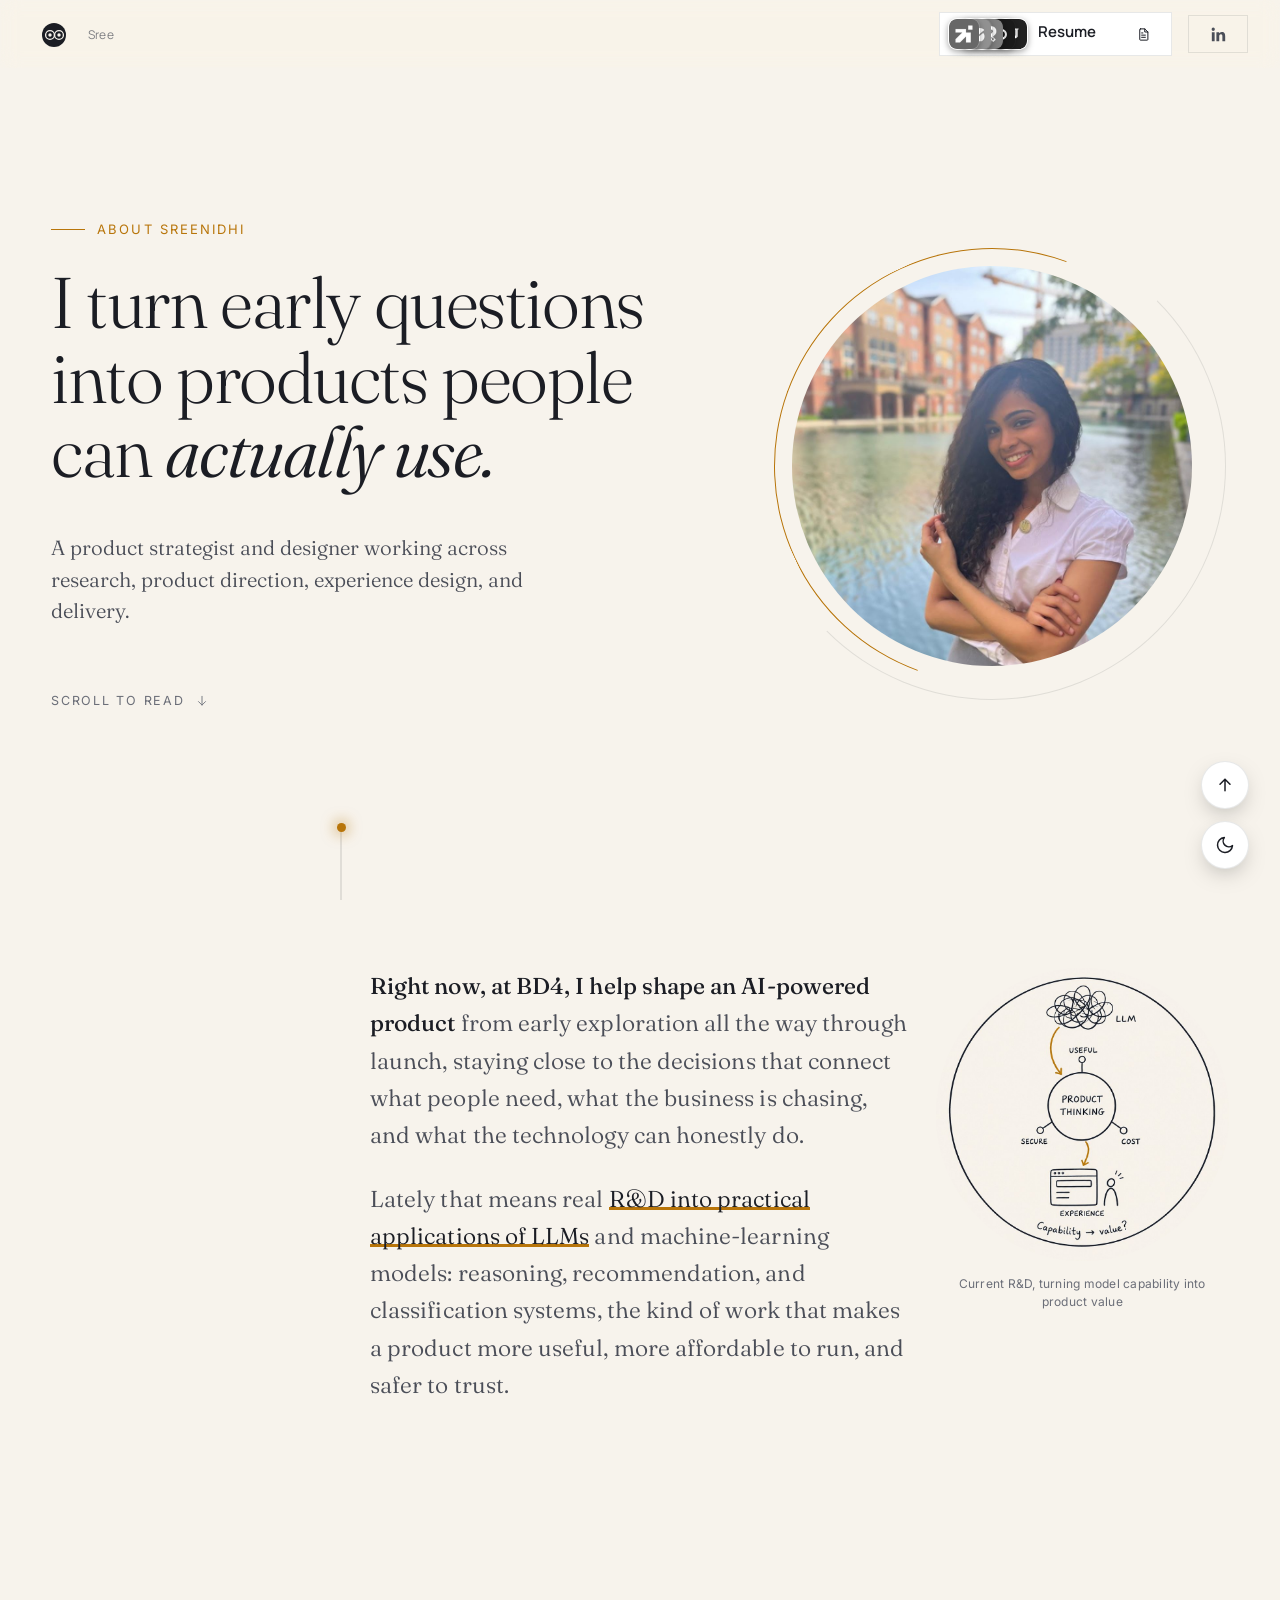
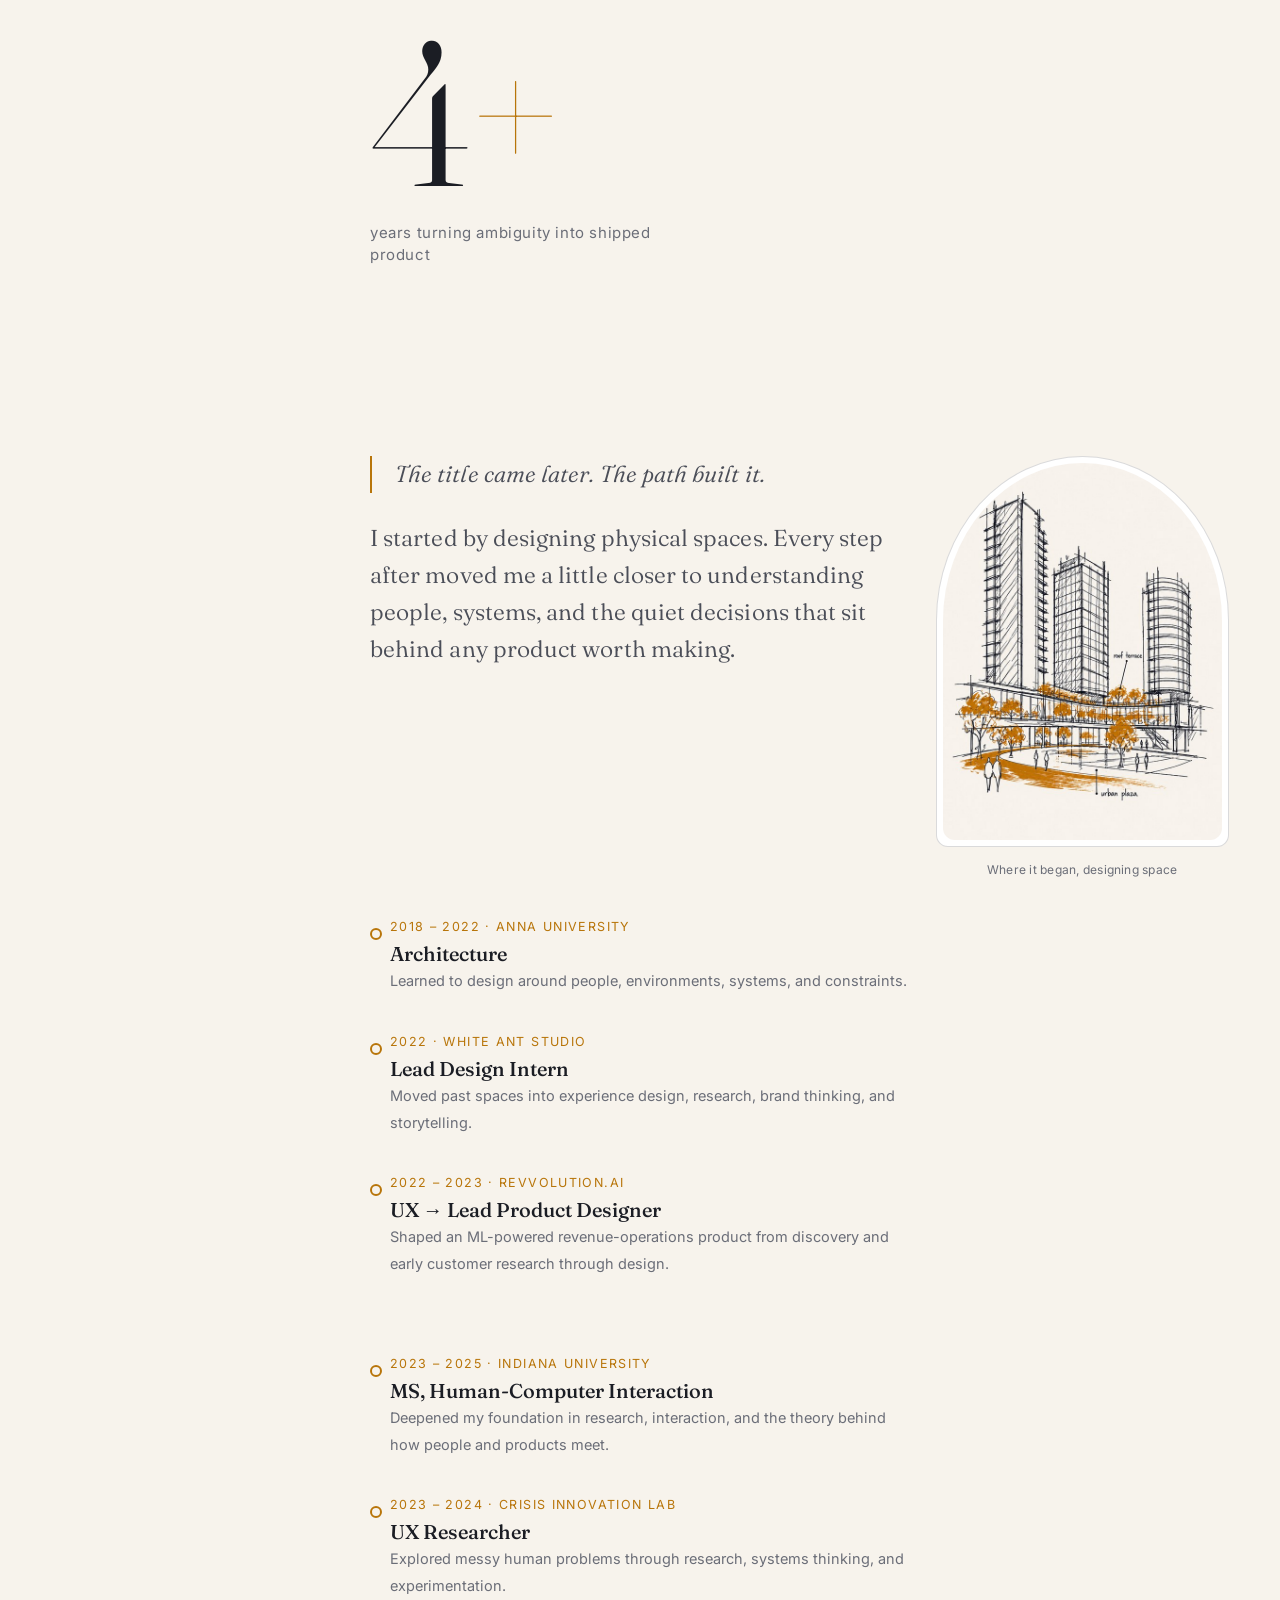
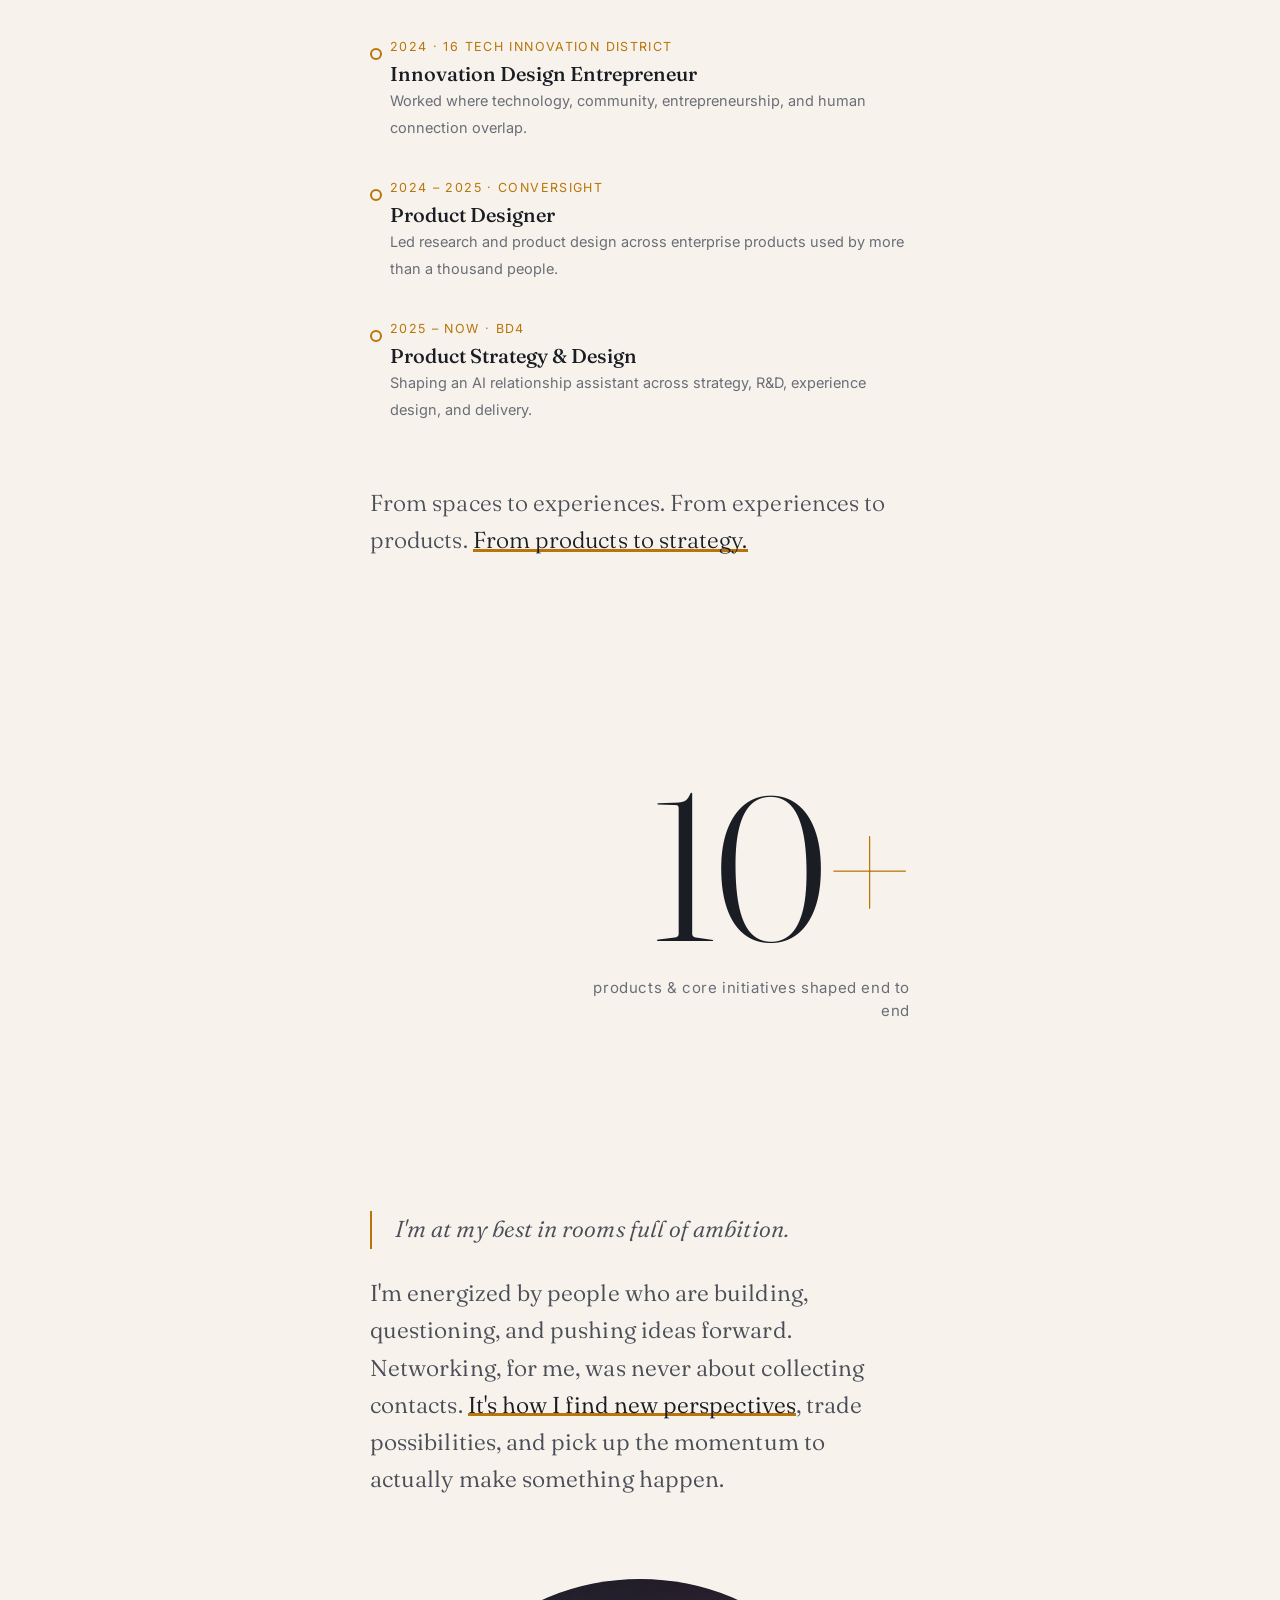
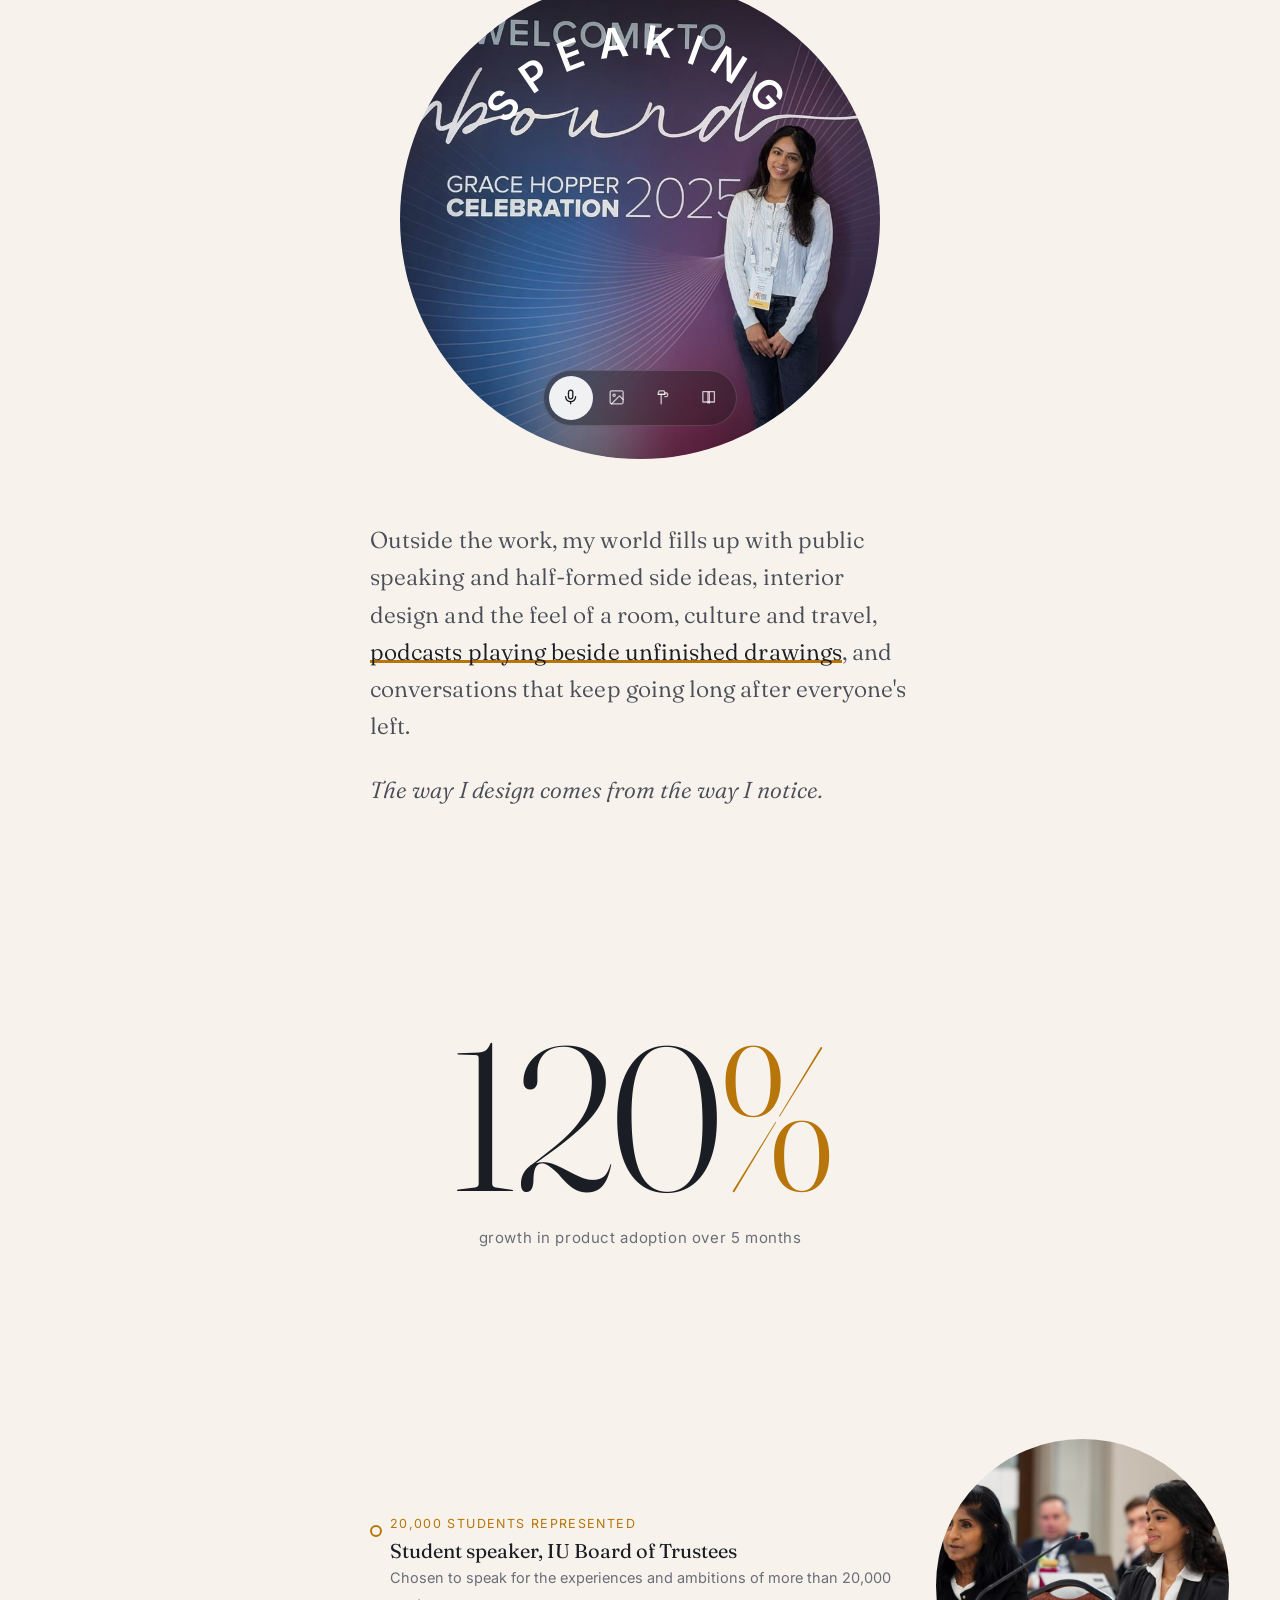
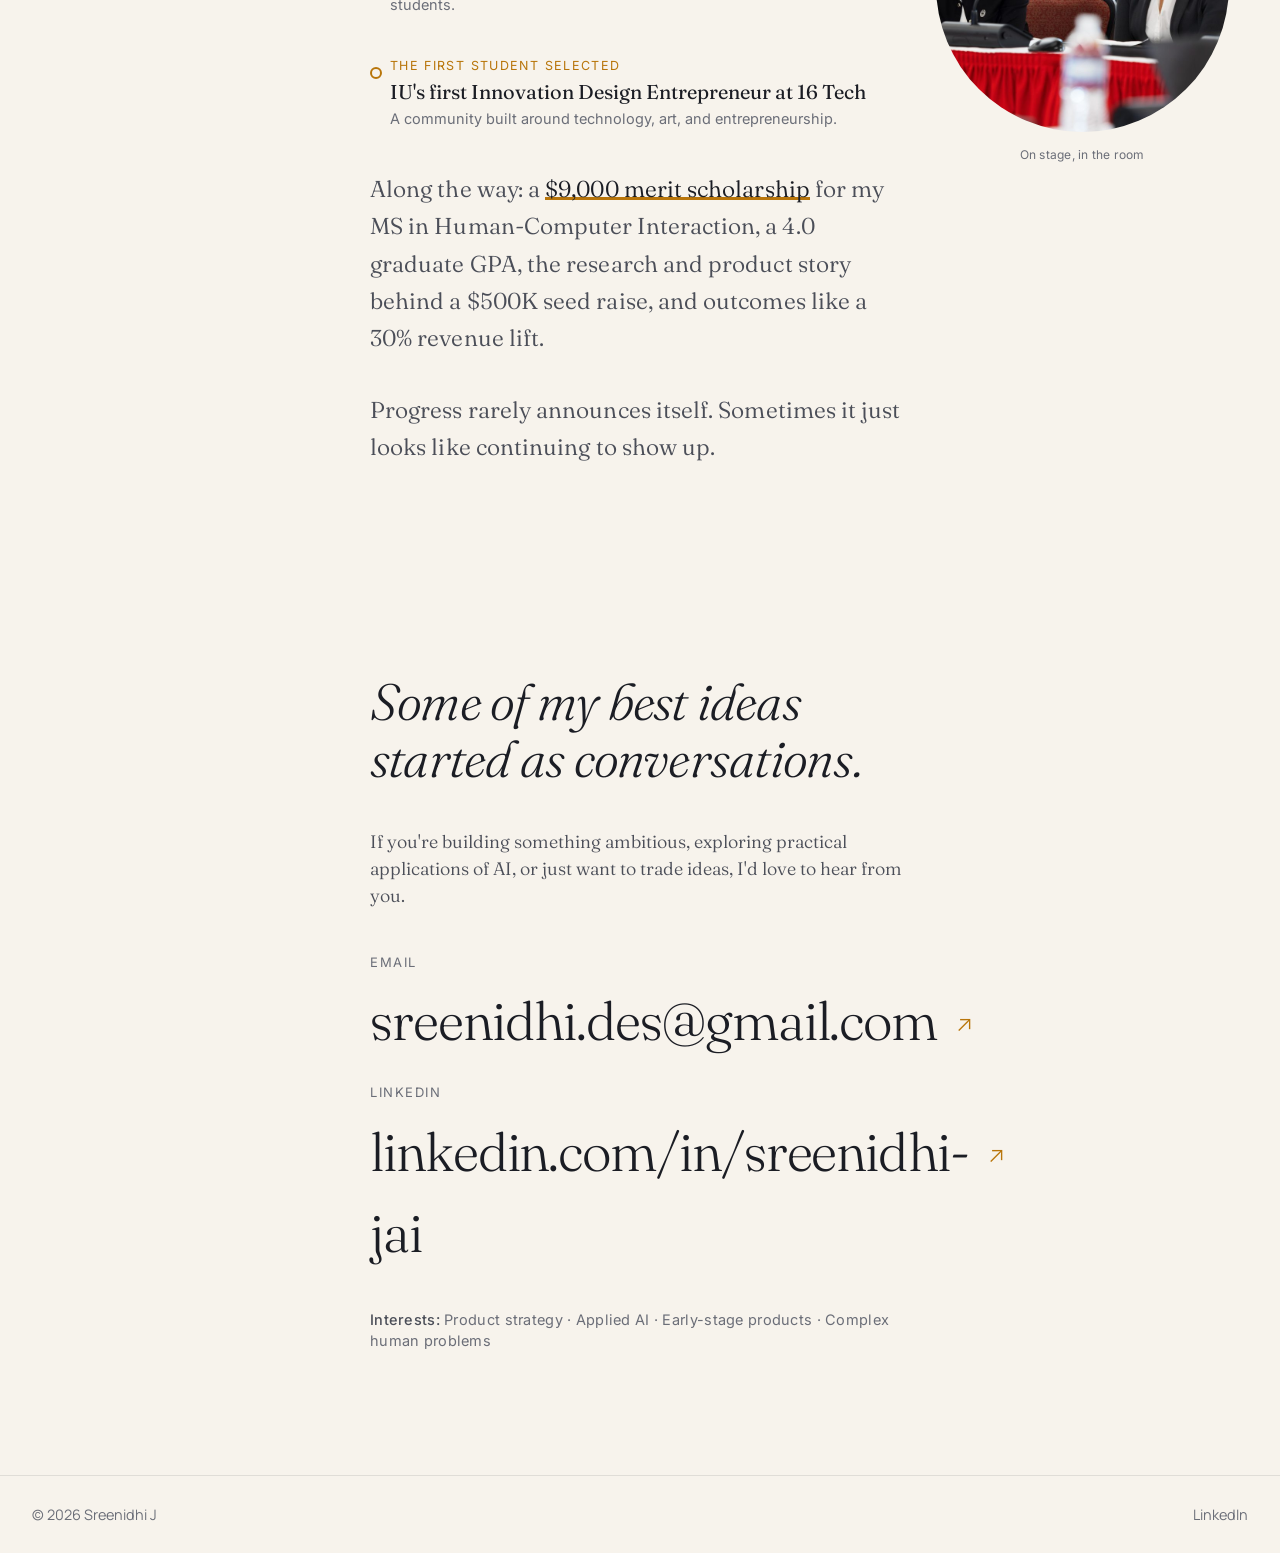
==== AboutMe/index.html @ 5833d2ab "Add light/dark themes to home page with shared theme toggle Co-Authored-By: Claude Sonnet 5.5 <norep" ====
<!DOCTYPE html>
<html lang="en" data-theme="light">
<head>
<script>
(function(){try{var t=localStorage.getItem('site-theme');document.documentElement.dataset.theme=(t==='dark')?'dark':'light';}catch(e){document.documentElement.dataset.theme='light';}})();
(function(){try{if(sessionStorage.getItem('pt-pending')){document.documentElement.className+=' pt-incoming';var s=document.createElement('style');s.textContent='html.pt-incoming{background:'+(sessionStorage.getItem('pt-theme')==='light'?'#F7F3EC':'#050505')+';}html.pt-incoming body{transform:translateY(100%);}';document.head.appendChild(s);}}catch(e){}})();
</script>
<meta charset="UTF-8">
<meta name="viewport" content="width=device-width, initial-scale=1">
<title>About Sreenidhi</title>
<meta name="description" content="About Sreenidhi J — product strategist and designer working across research, product direction, experience design, and delivery.">
<link rel="preconnect" href="https://fonts.googleapis.com">
<link rel="preconnect" href="https://fonts.gstatic.com" crossorigin>
<link href="https://fonts.googleapis.com/css2?family=Fraunces:ital,opsz,wght@0,9..144,300..900;1,9..144,300..600&family=Inter:wght@400;500;600&family=Baloo+2:wght@500;600;700&family=Manrope:wght@400;500;600;700&display=swap" rel="stylesheet">
<style>
  :root {
    --bg: #F7F3EC;
    --bg-soft: #FFFFFF;
    --ink: #1B1D24;
    --ink-dim: #4b4e58;
    --muted: #6b6e78;
    --line: rgba(27, 29, 36, 0.1);
    --yellow: #B8750A;
    --yellow-soft: rgba(184, 117, 10, 0.18);
    --serif: "Fraunces", Georgia, "Times New Roman", serif;
    --sans: "Inter", -apple-system, BlinkMacSystemFont, "Segoe UI", sans-serif;
    --col: 46%;
    --text-w: 540px;          /* width of the centered reading column */
    --shell: 1500px;          /* max width of the whole content shell */
    --edge: clamp(18px, 4vw, 64px);
  }

  * { box-sizing: border-box; }

  html { scroll-behavior: smooth; }
  @media (prefers-reduced-motion: reduce) {
    html { scroll-behavior: auto; }
  }

  body {
    margin: 0;
    background: var(--bg);
    color: var(--ink);
    font-family: var(--sans);
    font-size: 18px;
    line-height: 1.5;
    -webkit-font-smoothing: antialiased;
    overflow-x: hidden;
    cursor: url("data:image/svg+xml,%3Csvg xmlns='http://www.w3.org/2000/svg' width='24' height='24' viewBox='0 0 24 24'%3E%3Ccircle cx='12' cy='12' r='3' fill='%231B1D24'/%3E%3Cline x1='12' y1='2' x2='12' y2='8' stroke='%231B1D24' stroke-width='1.5' stroke-linecap='round'/%3E%3Cline x1='12' y1='16' x2='12' y2='22' stroke='%231B1D24' stroke-width='1.5' stroke-linecap='round'/%3E%3Cline x1='2' y1='12' x2='8' y2='12' stroke='%231B1D24' stroke-width='1.5' stroke-linecap='round'/%3E%3Cline x1='16' y1='12' x2='22' y2='12' stroke='%231B1D24' stroke-width='1.5' stroke-linecap='round'/%3E%3C/svg%3E") 12 12, crosshair;
  }
  /* gold crosshair-pointer for interactive elements — matches the landing
     page's custom cursor treatment */
  a, button, [role="button"], .cat-tab,
  .contact a, .brand, input, textarea, select {
    cursor: url("data:image/svg+xml,%3Csvg xmlns='http://www.w3.org/2000/svg' width='24' height='24' viewBox='0 0 24 24'%3E%3Ccircle cx='12' cy='12' r='4.5' fill='%23B8750A'/%3E%3Cline x1='12' y1='2' x2='12' y2='8' stroke='%23B8750A' stroke-width='1.5' stroke-linecap='round'/%3E%3Cline x1='12' y1='16' x2='12' y2='22' stroke='%23B8750A' stroke-width='1.5' stroke-linecap='round'/%3E%3Cline x1='2' y1='12' x2='8' y2='12' stroke='%23B8750A' stroke-width='1.5' stroke-linecap='round'/%3E%3Cline x1='16' y1='12' x2='22' y2='12' stroke='%23B8750A' stroke-width='1.5' stroke-linecap='round'/%3E%3C/svg%3E") 12 12, pointer;
  }

  /* native selection highlight replaced by the drawn selection-box below —
     the sweep stays transparent, selected characters turn gold instead */
  ::selection { background: transparent; color: var(--yellow); }
  ::-moz-selection { background: transparent; color: var(--yellow); }

  /* ---------------- Figma-style selection box ---------------- */
  #selectionBox{
    position:fixed; top:0; left:0; width:0; height:0; box-sizing:border-box;
    border:1.5px solid var(--yellow); background:transparent; border-radius:3px;
    opacity:0; pointer-events:none; z-index:9999;
    transform:translate(-9999px,-9999px);
    transition:opacity .15s ease;
  }
  #selectionBox.is-active{ opacity:1; transition:opacity .1s ease; }
  #selectionBox .sb-corner{
    position:absolute; width:5px; height:5px;
    border:1px solid var(--yellow); background:var(--bg-soft); border-radius:1px;
  }
  #selectionBox .sb-corner.tl{ top:-3px;    left:-3px; }
  #selectionBox .sb-corner.tr{ top:-3px;    right:-3px; }
  #selectionBox .sb-corner.bl{ bottom:-3px; left:-3px; }
  #selectionBox .sb-corner.br{ bottom:-3px; right:-3px; }
  @media (max-width:700px){ #selectionBox{ display:none; } } /* touch selection UI differs; don't fight it */

  a { color: inherit; }

  /* ---------------- the traveling thread ---------------- */
  /* A single thin yellow line pinned to the narrative column that
     grows as you scroll: architecture line -> career path -> AI link */
  .thread-track {
    position: absolute;
    top: 92vh; bottom: 0;
    /* align just left of the centered reading column */
    left: calc(50% - (var(--text-w) / 2) - 30px);
    width: 2px;
    z-index: 1;
    pointer-events: none;
  }
  .thread-track::before {
    content: "";
    position: absolute;
    inset: 0;
    background: var(--line);
  }
  .thread-fill {
    position: absolute;
    top: 0; left: 0; right: 0;
    height: 0;
    background: linear-gradient(var(--yellow), var(--yellow));
    box-shadow: 0 0 18px rgba(184,117,10,0.45);
  }
  .thread-fill::after { /* the moving node */
    content: "";
    position: absolute;
    bottom: -4px; left: 50%;
    width: 9px; height: 9px;
    margin-left: -4px;
    border-radius: 50%;
    background: var(--yellow);
    box-shadow: 0 0 14px 2px rgba(184,117,10,0.6);
  }
  @media (max-width: 900px){ .thread-track { display: none; } }

  /* ---------------- narrative spine ---------------- */
  main {
    position: relative;
    z-index: 2;
    padding: 0 var(--edge);
    overflow-x: clip;
  }
  .shell { max-width: var(--shell); margin: 0 auto; }
  .hero { margin: 0 auto; }
  .column {
    width: 100%;
    max-width: var(--text-w);
    margin: 0 auto;
    position: relative;
  }
  @media (max-width: 980px){
    .column { max-width: 560px; }
  }

  .passage { margin: 0; }
  .passage p {
    font-family: var(--serif);
    font-optical-sizing: auto;
    font-weight: 340;
    font-size: clamp(19px, 1.15vw + 15px, 23px);
    line-height: 1.62;
    color: var(--ink-dim);
    margin: 0 0 1.15em;
    max-width: 34em;
    letter-spacing: 0.003em;
  }
  .passage p .lead {
    color: var(--ink);
    font-weight: 460;
  }

  /* reveal-on-scroll */
  .reveal { opacity: 0; transform: translateY(22px); transition: opacity 0.9s ease, transform 0.9s cubic-bezier(.2,.7,.2,1); }
  .reveal.in { opacity: 1; transform: none; }
  @media (prefers-reduced-motion: reduce){
    .reveal { opacity: 1 !important; transform: none !important; transition: none; }
  }

  /* ---------------- hero ---------------- */
  .hero {
    width: 100%;
    max-width: 1180px;
    min-height: 92vh;
    display: grid;
    grid-template-columns: minmax(0, 1.15fr) minmax(0, 0.85fr);
    align-items: center;
    gap: clamp(24px, 5vw, 72px);
    padding-top: 40px;
    padding-bottom: 8vh;
    position: relative;
  }
  .hero-text { max-width: 640px; }
  .hero .kicker {
    font-size: 13px;
    letter-spacing: 0.16em;
    text-transform: uppercase;
    color: var(--yellow);
    margin-bottom: 26px;
    display: flex; align-items: center; gap: 12px;
  }
  .hero .kicker::before{
    content:""; width: 34px; height: 1px; background: var(--yellow); display:inline-block;
  }
  .hero h1 {
    font-family: var(--serif);
    font-weight: 300;
    font-size: clamp(38px, 5.6vw, 78px);
    line-height: 1.04;
    letter-spacing: -0.02em;
    margin: 0 0 0.6em;
    color: var(--ink);
    max-width: 15ch;
  }
  .hero h1 em {
    font-style: italic;
    font-weight: 340;
  }
  .hero .sub {
    font-family: var(--serif);
    font-size: clamp(18px, 1.6vw, 23px);
    line-height: 1.55;
    color: var(--ink-dim);
    max-width: var(--text-w);
    font-weight: 330;
  }
  .hero .scroll-cue {
    margin-top: 7vh;
    font-family: var(--sans);
    font-size: 12.5px;
    letter-spacing: 0.14em;
    text-transform: uppercase;
    color: var(--muted);
    display: flex; align-items: center; gap: 10px;
  }
  .hero .scroll-cue svg { width: 14px; height: 22px; }

  /* hero ring portrait — Image-2 style: circle with a segmented ring + starburst */
  .hero-portrait {
    position: relative;
    width: min(100%, 400px);
    justify-self: center;
    aspect-ratio: 1/1;
  }
  .hero-portrait .disc {
    position: relative;
    width: 100%; aspect-ratio: 1/1;
    border-radius: 50%;
    overflow: hidden;
    background: var(--bg-soft);
  }
  .hero-portrait .disc img { width: 100%; height: 100%; object-fit: cover; display:block; }
  /* segmented rings */
  .hero-portrait .ring {
    position: absolute; border-radius: 50%; pointer-events: none;
  }
  .hero-portrait .ring-1 {
    inset: -18px; border: 1.5px solid var(--yellow);
    border-right-color: transparent; border-bottom-color: transparent;
    transform: rotate(-25deg);
  }
  .hero-portrait .ring-2 {
    inset: -34px; border: 1px solid var(--line);
    border-top-color: transparent; border-left-color: transparent;
  }
  @media (max-width: 860px){
    .hero {
      grid-template-columns: 1fr;
      min-height: auto;
      padding-top: 48px;
      gap: 6vh;
      text-align: left;
    }
    .hero-portrait { width: min(72%, 300px); justify-self: start; order: 2; }
    .hero-text { order: 1; }
    .hero .scroll-cue { margin-top: 4vh; }
  }

  /* underline highlight for phrases */
  .u {
    background-image: linear-gradient(var(--yellow), var(--yellow));
    background-repeat: no-repeat;
    background-position: 0 88%;
    background-size: 100% 0.14em;
    padding-bottom: 0.02em;
    color: var(--ink);
  }

  /* pulled / indented emphasis line */
  .pull {
    font-family: var(--serif);
    font-weight: 350;
    font-style: italic;
    font-size: clamp(24px, 3vw, 38px);
    line-height: 1.28;
    color: var(--ink);
    margin: 1.4em 0 1.5em;
    padding-left: 1em;
    border-left: 2px solid var(--yellow);
    max-width: 20ch;
  }

  /* Each movement is a 3-track grid so the reading column sits dead-centre
     while image circles live in the left / right gutters. */
  section.movement {
    padding: 8vh 0;
    position: relative;
    display: grid;
    grid-template-columns: 1fr var(--text-w) 1fr;
    align-items: start;
    column-gap: clamp(10px, 2vw, 28px);
  }
  section.movement > .column { grid-column: 2; }
  section.movement > .art { align-self: start; min-width: 0; }
  section.movement > .art.left  { grid-column: 1; justify-self: stretch; text-align: right; }
  section.movement > .art.right { grid-column: 3; justify-self: stretch; text-align: left; }
  /* full-width helper if some art should span the centre (e.g. slideshow) */
  section.movement > .art.center-art { grid-column: 2; justify-self: center; }

  @media (max-width: 980px){
    section.movement {
      grid-template-columns: 1fr;
      justify-items: center;
    }
    section.movement > .column,
    section.movement > .art,
    section.movement > .art.left,
    section.movement > .art.right,
    section.movement > .art.center-art { grid-column: 1; justify-self: center; }
  }

  /* small caption under a passage */
  .note {
    font-family: var(--sans);
    font-size: 13.5px;
    line-height: 1.5;
    color: var(--muted);
    letter-spacing: 0.01em;
    max-width: 30em;
  }

  /* ---------------- timeline margin annotations ---------------- */
  .annot {
    position: relative;
    padding-left: 1.1em;
    margin: 2.2em 0;
  }
  .annot::before{
    content:"";
    position:absolute; left:0; top: 0.55em;
    width: 8px; height: 8px; border-radius: 50%;
    background: var(--bg);
    border: 2px solid var(--yellow);
  }
  .annot .yr {
    font-family: var(--sans);
    font-size: 12.5px;
    letter-spacing: 0.11em;
    text-transform: uppercase;
    color: var(--yellow);
    display:block;
    margin-bottom: 4px;
  }
  .annot .role {
    font-family: var(--serif);
    font-size: 20px;
    color: var(--ink);
    display:block;
    line-height: 1.25;
  }
  .annot .role b { font-weight: 500; }
  .annot .desc {
    font-family: var(--sans);
    font-size: 14.5px;
    color: var(--muted);
    margin-top: 5px;
    max-width: 30em;
  }

  /* ---------------- metric moments ---------------- */
  .metric {
    padding: 13vh 0;
    text-align: left;
  }
  @media (max-width: 900px){ .metric { width: 100%; } }
  .metric .fig {
    font-family: var(--serif);
    font-weight: 300;
    font-size: clamp(72px, 16vw, 220px);
    line-height: 0.9;
    letter-spacing: -0.03em;
    color: var(--ink);
  }
  .metric .fig .plus { color: var(--yellow); }
  .metric .lbl {
    font-family: var(--sans);
    font-size: 15px;
    letter-spacing: 0.04em;
    color: var(--muted);
    margin-top: 18px;
    max-width: 22em;
  }
  .metric.right { text-align: right; }
  .metric.right .lbl { margin-left: auto; }
  .metric.center { text-align: center; }
  .metric.center .lbl { margin-left: auto; margin-right: auto; }

  /* a metric that sits beside an image in a movement grid */
  .metric-movement { align-items: center; }
  .metric-movement .metric { padding: 4vh 0; }
  .metric-movement > .art { align-self: center; }

  /* ---------------- imagery ---------------- */
  /* Images drift toward the page edges but stay fully inside the viewport
     (edge of the frame aligns to the safe edge, never clipped). */
  .art { position: relative; z-index: 3; }

  .imgwrap {
    position: relative;
    overflow: hidden;
    background: var(--bg-soft);
    display: block;
  }
  .imgwrap img {
    display: block;
    width: 100%;
    height: 100%;
    object-fit: cover;
  }

  /* shape crops (class on the .imgwrap) */
  .shape-circle { border-radius: 50%; aspect-ratio: 1/1; }
  .shape-arch   {
    border-radius: 50% 50% 12px 12px / 42% 42% 12px 12px;
    aspect-ratio: 3/4;
    border: 1.5px solid rgba(27, 29, 36, 0.16);
    padding: 6px;
    background: var(--bg-soft);
  }
  .shape-arch img { border-radius: inherit; }
  .shape-ring   { border-radius: 50%; aspect-ratio: 1/1; }
  .shape-window { border-radius: 6px; aspect-ratio: 3/4; }

  /* segmented yellow ring drawn around ring/circle images */
  .ringed { position: relative; }
  .ringed::after{
    content:""; position:absolute; inset:-13px; border-radius:50%;
    border: 1.5px solid var(--yellow);
    border-right-color: transparent; border-bottom-color: transparent;
    transform: rotate(-18deg);
    pointer-events: none;
  }
  /* corner tick for window crops */
  .cornered::before{
    content:""; position:absolute; inset:-9px -9px auto auto; width: 44px; height:44px;
    border-top: 1px solid var(--yellow); border-right: 1px solid var(--yellow);
    pointer-events: none; z-index: 4;
  }

  /* side-gutter images: fill the gutter track, capped so they never bloat */
  .drift {
    position: relative;
    display: inline-block;
    width: 100%;
    max-width: 440px;
    margin: 0;
    vertical-align: middle;
  }
  .drift .cap {
    font-family: var(--sans);
    font-size: 12px;
    color: var(--muted);
    letter-spacing: 0.02em;
    margin-top: 14px;
    text-align: center;
  }
  @media (max-width: 980px){
    .drift { width: min(74%, 340px); max-width: none; margin: 4vh auto; }
  }

  /* starburst / asterisk marks */
  .burst { color: var(--yellow); display:inline-block; }

  /* ---- personal circular slideshow with orbiting words ---- */
  section.movement > .art.center-art { width: 100%; }
  .orbit-wrap {
    position: relative;
    width: clamp(300px, 40vw, 460px);
    margin: 8vh auto 9vh;
  }
  .orbit-art { align-self: center; }
  .orbit-art .orbit-wrap {
    width: clamp(300px, 42vw, 480px);
    margin: 6vh auto 7vh;
  }
  .slideshow {
    position: relative; border-radius: 50%; aspect-ratio: 1/1; overflow: hidden;
    background: var(--bg-soft);
  }
  .slideshow img {
    position: absolute; inset: 0; width: 100%; height: 100%; object-fit: cover;
    opacity: 0; transition: opacity 1.1s ease;
  }
  .slideshow img.on { opacity: 1; }

  /* curved category label along the top inside the circle */
  .cat-curve {
    position: absolute;
    inset: 0;
    z-index: 5;
    pointer-events: none;
  }
  .cat-curve text {
    font-family: var(--sans);
    font-size: 8.5px;
    letter-spacing: 0.32em;
    text-transform: uppercase;
    fill: #fff;
    font-weight: 600;
  }

  /* subtle dark scrim so the label + pill stay legible over any photo */
  .slideshow::after {
    content: "";
    position: absolute; inset: 0;
    border-radius: 50%;
    background:
      linear-gradient(to bottom, rgba(0,0,0,0.34) 0%, rgba(0,0,0,0) 26%),
      linear-gradient(to top, rgba(0,0,0,0.42) 0%, rgba(0,0,0,0) 30%);
    pointer-events: none;
    z-index: 3;
  }

  /* frosted pill of category tabs, floating near the bottom of the circle */
  .cat-tabs {
    position: absolute;
    left: 50%;
    bottom: 7%;
    transform: translateX(-50%);
    display: flex;
    align-items: center;
    gap: 2px;
    padding: 5px;
    border-radius: 999px;
    background: rgba(30, 28, 26, 0.42);
    backdrop-filter: blur(14px) saturate(1.2);
    -webkit-backdrop-filter: blur(14px) saturate(1.2);
    border: 1px solid rgba(255,255,255,0.14);
    z-index: 6;
    max-width: 86%;
  }
  .cat-tab {
    appearance: none;
    border: none;
    background: transparent;
    width: clamp(34px, 4.2vw, 44px);
    height: clamp(34px, 4.2vw, 44px);
    border-radius: 999px;
    display: grid;
    place-items: center;
    cursor: pointer;
    color: rgba(255,255,255,0.72);
    transition: background 0.25s, color 0.25s, transform 0.15s;
    flex: 0 0 auto;
  }
  .cat-tab svg { width: 54%; height: 54%; display: block; }
  .cat-tab:hover { color: #fff; }
  .cat-tab:active { transform: scale(0.92); }
  .cat-tab.active {
    background: rgba(255,255,255,0.92);
    color: #1a1a1a;
  }
  .cat-tab:focus-visible { outline: 2px solid var(--yellow); outline-offset: 2px; }

  /* small hand-drawn props (lego + mic) near the personal passage */
  .prop { position: absolute; z-index: 4; opacity: 0.9; pointer-events: none; }
  .prop.lego-a { width: 44px; top: -4%; right: 6%; transform: rotate(8deg); }
  .prop.lego-b { width: 34px; bottom: 2%; left: -2%; transform: rotate(-14deg); }
  .prop.mic    { width: 40px; top: 44%; right: -22%; transform: rotate(10deg); }
  @media (max-width: 1100px){
    .prop.mic { right: -8%; }
  }

  /* ---------------- closing / contact ---------------- */
  .closing {
    min-height: 96vh;
    display: flex;
    flex-direction: column;
    justify-content: center;
    padding: 12vh 0;
    position: relative;
  }
  .closing .big {
    font-family: var(--serif);
    font-weight: 300;
    font-style: italic;
    font-size: clamp(26px, 4vw, 52px);
    line-height: 1.12;
    letter-spacing: -0.015em;
    color: var(--ink);
    max-width: 18ch;
    margin: 0 0 0.8em;
  }
  .closing .invite {
    font-family: var(--serif);
    font-size: clamp(18px, 1.4vw, 22px);
    color: var(--ink-dim);
    max-width: 34em;
    font-weight: 330;
    margin-bottom: 2.4em;
  }
  .contact {
    display: flex;
    flex-direction: column;
    gap: 22px;
  }
  .contact a {
    font-family: var(--serif);
    font-weight: 300;
    font-size: clamp(26px, 4.5vw, 54px);
    letter-spacing: -0.02em;
    color: var(--ink);
    text-decoration: none;
    display: inline-flex;
    align-items: baseline;
    gap: 0.35em;
    width: fit-content;
    transition: color 0.25s;
  }
  .contact a .arrow {
    font-family: var(--sans);
    font-size: 0.42em;
    color: var(--yellow);
    transform: translateY(-0.4em);
    transition: transform 0.25s;
  }
  .contact a:hover { color: var(--yellow); }
  .contact a:hover .arrow { transform: translateY(-0.4em) translate(3px,-3px); }
  .contact .k {
    font-family: var(--sans);
    font-size: 13px;
    letter-spacing: 0.12em;
    text-transform: uppercase;
    color: var(--muted);
    margin-bottom: 8px;
    display:block;
  }
  .areas {
    font-family: var(--sans);
    font-size: 14.5px;
    color: var(--muted);
    letter-spacing: 0.02em;
    margin-top: 4vh;
  }
  .areas b { color: var(--ink-dim); font-weight: 500; }

  /* focus visibility */
  a:focus-visible, [tabindex]:focus-visible {
    outline: 2px solid var(--yellow); outline-offset: 4px; border-radius: 2px;
  }

/* ===== theme switch: light is the default, dark overrides ===== */
:root[data-theme="dark"]{
  --bg: #0b0a09; --bg-soft: #131110; --ink: #f3ede1; --ink-dim: #cbc4b6; --muted: #8a8377;
  --line: rgba(243, 237, 225, 0.12); --yellow: #f2c14e; --yellow-soft: rgba(242, 193, 78, 0.22);
  color-scheme: dark;
}
:root{ color-scheme: light; }
:root[data-theme="dark"] body{ cursor: url("data:image/svg+xml,%3Csvg xmlns='http://www.w3.org/2000/svg' width='24' height='24' viewBox='0 0 24 24'%3E%3Ccircle cx='12' cy='12' r='3' fill='%23f3ede1'/%3E%3Cline x1='12' y1='2' x2='12' y2='8' stroke='%23f3ede1' stroke-width='1.5' stroke-linecap='round'/%3E%3Cline x1='12' y1='16' x2='12' y2='22' stroke='%23f3ede1' stroke-width='1.5' stroke-linecap='round'/%3E%3Cline x1='2' y1='12' x2='8' y2='12' stroke='%23f3ede1' stroke-width='1.5' stroke-linecap='round'/%3E%3Cline x1='16' y1='12' x2='22' y2='12' stroke='%23f3ede1' stroke-width='1.5' stroke-linecap='round'/%3E%3C/svg%3E") 12 12, crosshair; }
:root[data-theme="dark"] a, :root[data-theme="dark"] button, :root[data-theme="dark"] [role="button"],
:root[data-theme="dark"] .cat-tab, :root[data-theme="dark"] .contact a, :root[data-theme="dark"] .brand,
:root[data-theme="dark"] input, :root[data-theme="dark"] textarea, :root[data-theme="dark"] select{ cursor: url("data:image/svg+xml,%3Csvg xmlns='http://www.w3.org/2000/svg' width='24' height='24' viewBox='0 0 24 24'%3E%3Ccircle cx='12' cy='12' r='4.5' fill='%23f2c14e'/%3E%3Cline x1='12' y1='2' x2='12' y2='8' stroke='%23f2c14e' stroke-width='1.5' stroke-linecap='round'/%3E%3Cline x1='12' y1='16' x2='12' y2='22' stroke='%23f2c14e' stroke-width='1.5' stroke-linecap='round'/%3E%3Cline x1='2' y1='12' x2='8' y2='12' stroke='%23f2c14e' stroke-width='1.5' stroke-linecap='round'/%3E%3Cline x1='16' y1='12' x2='22' y2='12' stroke='%23f2c14e' stroke-width='1.5' stroke-linecap='round'/%3E%3C/svg%3E") 12 12, pointer; }
:root[data-theme="dark"] .thread-fill{ box-shadow: 0 0 18px rgba(242,193,78,0.5); }
:root[data-theme="dark"] .thread-fill::after{ box-shadow: 0 0 14px 2px rgba(242,193,78,0.7); }
:root[data-theme="dark"] .shape-arch{ border-color: rgba(200, 200, 205, 0.45); }
body, .footer, .nav{ transition: background-color .35s ease, color .35s ease, border-color .35s ease; }

/* ===== header (copied from the landing page, recoloured per theme) ===== */
:root{ --container:1280px; --font-body:'Manrope', system-ui, sans-serif; --gold-soft:var(--yellow);
  --nav-bg:rgba(247,243,236,.3); --nav-ink:#1B1D24; --nav-ink-dim:#4b4e58; --nav-btn:#ffffff; --nav-edge:rgba(27,29,36,.2); }
:root[data-theme="dark"]{ --nav-bg:rgba(11,10,9,.3); --nav-ink:#f3ede1; --nav-ink-dim:#c9c9cd; --nav-btn:#111; --nav-edge:rgba(200,200,200,.55); }
/* ==========================================================
   NAV
   ========================================================== */
.nav{ position:sticky; top:0; z-index:50; background:transparent; border-bottom:none; }
.nav-inner{ max-width:var(--container); margin:0 auto; padding:11px 32px; display:flex; align-items:center; justify-content:space-between; gap:24px; }
.logo-wrap{ position:relative; display:flex; align-items:center; }
.logo{ display:flex; align-items:center; gap:4px; }
/* small, quiet name mark beside the logo — deliberately subdued (light
   weight, muted grey, smaller than the body type) so it doesn't compete
   with the logo itself for attention */
.logo-text{ font-family:var(--font-body); font-weight:400; font-size:12px;
  color:rgba(201,201,205,.55); letter-spacing:.02em; transform:translateY(1px); }
/* the oval ring sits still around the face, like a Saturn ring, in light grey — no rotation */
/* eyes: pupils look left/right, both eyes blink together */
.logo-mark .logo-eye{ transform-box:fill-box; transform-origin:center; animation:logoBlink 4.6s ease-in-out infinite; }
.logo-mark .logo-pupil{ animation:logoLook 5.2s ease-in-out infinite; }
@keyframes logoBlink{
  0%, 92%, 100% { transform:scaleY(1); }
  95%           { transform:scaleY(0.12); }
  97%           { transform:scaleY(1); }
}
@keyframes logoLook{
  0%, 100% { transform:translateX(0); }
  20%      { transform:translateX(-1.3px); }
  50%      { transform:translateX(0); }
  75%      { transform:translateX(1.3px); }
  90%      { transform:translateX(0); }
}
@media (prefers-reduced-motion: reduce){
  .logo-mark .logo-eye, .logo-mark .logo-pupil{ animation:none; }
}
/* About me — hidden by default, slides out on logo hover */
.logo-about{ font-size:15px; color:#c9c9cd; white-space:nowrap; max-width:0; overflow:hidden;
  opacity:0; transform:translateX(-6px); transition:max-width .35s ease, opacity .3s ease, transform .35s ease; }
.logo-about:hover{ color:#fff; }
.logo-wrap:hover .logo-about{ max-width:110px; opacity:1; transform:translateX(0); }
.nav-right{ display:flex; align-items:center; gap:16px; }
.nav-links{ display:flex; gap:48px; font-size:16px; color:#c9c9cd; }
.nav-links a{ transition:color .2s ease; }
.nav-links a:hover{ color:#fff; }
/* ===== compact stacked-icon Resume button in the nav — a sharp Figma-style
   rectangle (no border-radius) with small square corner handles, matching
   the figma-box motif used on the hero headline ===== */
.nav-resume{ position:relative; display:inline-flex; align-items:center; gap:10px;
  background:#111; border:1.5px solid transparent; border-radius:0; padding:5px 20px 5px 8px;
  box-sizing:border-box;
  transition:background .3s ease, transform .25s ease, border-color .3s ease; }
/* hover: no solid fill — just a square grey outline ("box pattern") */
.nav-resume:hover{ transform:translateY(-2px); background:transparent; border-color:rgba(200,200,200,.55); }
/* small square handles pinned to each of the button's four corners —
   hidden at rest, only appear on hover (shared by the resume button
   and the LinkedIn button below) */
.btn-corner{ position:absolute; width:5px; height:5px; background:#0d0d0d;
  border:1px solid rgba(190,190,190,.7); border-radius:1px; pointer-events:none; z-index:2;
  opacity:0; transition:opacity .25s ease; }
.btn-corner.tl{ top:-2.5px;    left:-2.5px; }
.btn-corner.tr{ top:-2.5px;    right:-2.5px; }
.btn-corner.bl{ bottom:-2.5px; left:-2.5px; }
.btn-corner.br{ bottom:-2.5px; right:-2.5px; }
.nav-resume:hover .btn-corner,
.linkedin-pill:hover .btn-corner{ opacity:1; }
.nav-resume-stack{ display:inline-flex; align-items:center; }
.nav-resume-stack img{ width:32px; height:32px; border-radius:9px; object-fit:cover;
  box-shadow:0 2px 6px rgba(0,0,0,.35); margin-left:-20px; transform-origin:bottom center;
  filter:grayscale(1); border:1px solid transparent;
  transition:transform .4s cubic-bezier(.2,.85,.25,1), margin .4s cubic-bezier(.2,.85,.25,1), filter .3s ease, border-color .3s ease, box-shadow .3s ease, background .3s ease; }
.nav-resume:hover .nav-resume-stack img{ filter:grayscale(0);
  background:rgba(255,255,255,.14);
  border-color:rgba(255,255,255,.35);
  box-shadow:0 4px 12px -2px rgba(0,0,0,.45), inset 0 1px 0 rgba(255,255,255,.4), 0 0 0 2px rgba(255,255,255,.08);
  backdrop-filter:blur(6px) saturate(140%); -webkit-backdrop-filter:blur(6px) saturate(140%); }
.nav-resume-stack img:first-child{ margin-left:0; }
/* stack order: first icon on top, descending behind */
.nav-resume-stack img{ position:relative; }
.nav-resume-stack img:nth-child(1){ z-index:5; }
.nav-resume-stack img:nth-child(2){ z-index:4; }
.nav-resume-stack img:nth-child(3){ z-index:3; }
.nav-resume-stack img:nth-child(4){ z-index:2; }
.nav-resume-stack img:nth-child(5){ z-index:1; }
/* fan out on hover: spread + rotate each icon like a hand of cards */
.nav-resume:hover .nav-resume-stack img{ margin-left:-6px; }
.nav-resume:hover .nav-resume-stack img:nth-child(1){ transform:rotate(-16deg) translateY(-1px); }
.nav-resume:hover .nav-resume-stack img:nth-child(2){ transform:rotate(-8deg); }
.nav-resume:hover .nav-resume-stack img:nth-child(3){ transform:rotate(0deg) translateY(-2px); }
.nav-resume:hover .nav-resume-stack img:nth-child(4){ transform:rotate(8deg); }
.nav-resume:hover .nav-resume-stack img:nth-child(5){ transform:rotate(16deg) translateY(-1px); }
/* generous height (not a tight 1em box) so ascenders/descenders in
   "Resume"/"Open Resume" never get visually clipped by overflow:hidden */
.nav-resume-label-wrap{ position:relative; display:inline-block; height:1.3em; line-height:1.3em; overflow:hidden;
  width:5.4em; transition:width .35s cubic-bezier(.2,.85,.25,1); }
.nav-resume:hover .nav-resume-label-wrap{ width:8.6em; }
.nav-resume-label{ font-family:var(--font-body); font-weight:600; font-size:15px; color:#fff;
  line-height:1.3em; white-space:nowrap; transition:transform .3s cubic-bezier(.2,.85,.25,1), opacity .25s ease; }
.nav-resume-label-base{ display:block; }
.nav-resume-label-hover{ position:absolute; left:0; top:0; opacity:0; transform:translateY(6px); }
.nav-resume:hover .nav-resume-label-base{ opacity:0; transform:translateY(-6px); }
.nav-resume:hover .nav-resume-label-hover{ opacity:1; transform:translateY(0); }
/* small paper/document icon on the far right of the pill — pulled in
   closer to the label text (tightens just this one gap, on top of the
   parent's 10px flex gap, without touching the stack↔label spacing) */
.nav-resume-icon{ display:inline-flex; align-items:center; justify-content:center;
  color:#fff; transform-origin:50% 85%; margin-left:-9px;
  transition:transform .35s cubic-bezier(.2,.85,.25,1); }
.nav-resume:hover .nav-resume-icon{ transform:rotate(-14deg); }
.linkedin-pill{ position:relative; width:60px; height:38px; border-radius:0; border:1px solid #3a3a3a; box-sizing:border-box; display:flex; align-items:center; justify-content:center; color:#c9c9cd; background:transparent; transition:transform .2s ease, color .2s ease, border-color .2s ease; }
.linkedin-pill:hover{ color:var(--gold-soft); border-color:var(--gold-soft); transform:translateY(-2px); }
/* about-page overrides: translucent blurred bar that hides on scroll down */
.nav{ z-index:200; background:var(--nav-bg); backdrop-filter:blur(10px) saturate(140%); -webkit-backdrop-filter:blur(10px) saturate(140%); transition:transform .35s ease, background-color .35s ease; }
.nav--hidden{ transform:translateY(-100%); }
.logo{ text-decoration:none; }
.logo-text{ color:var(--nav-ink-dim); opacity:.7; }
.logo-ring-c{ stroke:var(--nav-ink-dim); fill:none; }
.logo-face{ fill:var(--nav-ink); }
.logo-eye-c{ stroke:var(--bg); } .logo-pupil{ fill:var(--bg); stroke:none; }
.nav-resume{ background:var(--nav-btn); border-color:var(--line); text-decoration:none; }
.nav-resume:hover{ border-color:var(--nav-edge); }
.nav-resume-label, .nav-resume-icon{ color:var(--nav-ink); }
.btn-corner{ background:var(--bg); border-color:var(--nav-edge); }
.linkedin-pill{ border-color:var(--line); color:var(--nav-ink-dim); text-decoration:none; }
.linkedin-pill:hover{ color:var(--yellow); border-color:var(--yellow); }

/* ===== footer ===== */
.footer{ border-top:1px solid var(--line); padding:28px 32px; background:var(--bg); }
.footer-inner{ max-width:1280px; margin:0 auto; display:flex; justify-content:space-between; font-size:.9rem; color:var(--muted); font-family:'Manrope', system-ui, sans-serif; }
.footer-inner a{ color:inherit; text-decoration:none; }
.footer-inner a:hover{ color:var(--yellow); }

/* ===== floating buttons, bottom-right ===== */
.fab-stack{ position:fixed; right:clamp(16px,2.4vw,32px); bottom:clamp(16px,2.4vw,32px); z-index:300; display:flex; flex-direction:column; gap:12px; align-items:center; }
.fab{ width:48px; height:48px; border-radius:50%; border:1px solid var(--line); background:var(--bg-soft); color:var(--ink);
  display:flex; align-items:center; justify-content:center; padding:0; font:inherit;
  box-shadow:0 8px 24px -8px rgba(0,0,0,.35); transition:transform .25s ease, opacity .3s ease, color .2s ease, border-color .2s ease, background-color .35s ease; }
.fab:hover{ transform:translateY(-2px); color:var(--yellow); border-color:var(--yellow); }
.fab:focus-visible{ outline:2px solid var(--yellow); outline-offset:3px; }
.fab svg{ width:20px; height:20px; }
.fab-top{ opacity:0; pointer-events:none; transform:translateY(8px); }
.fab-top.show{ opacity:1; pointer-events:auto; transform:none; }
.fab-top.show:hover{ transform:translateY(-2px); }
.fab-theme .i-sun{ display:none; } .fab-theme .i-moon{ display:block; }
:root[data-theme="dark"] .fab-theme .i-sun{ display:block; } :root[data-theme="dark"] .fab-theme .i-moon{ display:none; }
@media (prefers-reduced-motion: reduce){ .fab, body, .nav, .footer{ transition:none; } }

</style>
</head>
<body>
<header class="nav">
  <div class="nav-inner">
    <div class="logo-wrap">
      <a href="../" class="logo" aria-label="Sreenidhi J — home" data-transition="home">
        <svg class="logo-mark" width="52" height="46" viewBox="0 0 52 46" fill="none" xmlns="http://www.w3.org/2000/svg">
          <ellipse class="logo-orbit" cx="24" cy="22" rx="23" ry="9" class="logo-ring-c" stroke-width="1.4" fill="none"/>
          <circle class="logo-face" cx="22" cy="24" r="12"/>
          <g class="logo-eye logo-eye-l">
            <circle cx="18" cy="24" r="4.4" fill="none" class="logo-eye-c" stroke-width="1.3"/>
            <circle class="logo-pupil" cx="18" cy="24" r="1.7" />
          </g>
          <g class="logo-eye logo-eye-r">
            <circle cx="27" cy="24" r="4.4" fill="none" class="logo-eye-c" stroke-width="1.3"/>
            <circle class="logo-pupil" cx="27" cy="24" r="1.7" />
          </g>
          <line x1="22.4" y1="24" x2="22.6" y2="24" class="logo-eye-c" stroke-width="1.3"/>
        </svg>
        <span class="logo-text">Sree</span>
      </a>
    </div>
    <div class="nav-right">
      <a class="nav-resume" href="../Sreenidhi_Resume_Product_Strategist_Designer.pdf" target="_blank" rel="noopener" aria-label="Resume">
        <span class="btn-corner tl"></span>
        <span class="btn-corner tr"></span>
        <span class="btn-corner bl"></span>
        <span class="btn-corner br"></span>
        <span class="nav-resume-stack">
          <img src="[data-uri]" alt="">
          <img src="[data-uri]" alt="">
          <img src="[data-uri]" alt="">
          <img src="[data-uri]" alt="">
          <img src="[data-uri]" alt="">
        </span>
        <span class="nav-resume-label-wrap">
          <span class="nav-resume-label nav-resume-label-base">Resume</span>
          <span class="nav-resume-label nav-resume-label-hover">Open Resume</span>
        </span>
        <span class="nav-resume-icon" aria-hidden="true">
          <svg width="15" height="15" viewBox="0 0 24 24" fill="none" stroke="currentColor" stroke-width="1.6" stroke-linecap="round" stroke-linejoin="round">
            <path d="M7 3h7l5 5v12a1 1 0 0 1-1 1H7a1 1 0 0 1-1-1V4a1 1 0 0 1 1-1z"/>
            <path d="M14 3v5h5"/>
            <line x1="9" y1="13" x2="15" y2="13"/>
            <line x1="9" y1="16.5" x2="15" y2="16.5"/>
            <line x1="9" y1="9.5" x2="11" y2="9.5"/>
          </svg>
        </span>
      </a>
      <a class="linkedin-pill" href="https://www.linkedin.com/in/sreenidhi-jai/" target="_blank" rel="noopener" aria-label="LinkedIn profile">
        <span class="btn-corner tl"></span>
        <span class="btn-corner tr"></span>
        <span class="btn-corner bl"></span>
        <span class="btn-corner br"></span>
        <svg width="19" height="19" viewBox="0 0 24 24" fill="currentColor"><path d="M20.45 20.45h-3.55v-5.57c0-1.33-.02-3.04-1.85-3.04-1.85 0-2.14 1.45-2.14 2.94v5.67H9.36V9h3.41v1.56h.05c.47-.9 1.63-1.85 3.36-1.85 3.6 0 4.27 2.37 4.27 5.45v6.29zM5.34 7.43a2.06 2.06 0 1 1 0-4.12 2.06 2.06 0 0 1 0 4.12zM7.12 20.45H3.56V9h3.56v11.45z"/></svg>
      </a>
    </div>
  </div>
</header>

<!-- Figma-style box drawn around whatever text the visitor selects -->
<div id="selectionBox" aria-hidden="true">
  <span class="sb-corner tl"></span>
  <span class="sb-corner tr"></span>
  <span class="sb-corner bl"></span>
  <span class="sb-corner br"></span>
</div>


<!-- traveling yellow thread -->
<div class="thread-track" aria-hidden="true">
  <div class="thread-fill" id="threadFill"></div>
</div>

<main>

  <!-- ===================== HERO ===================== -->
  <section class="hero">
    <div class="hero-text reveal">
      <span class="kicker">About Sreenidhi</span>
      <h1>I turn early questions into products people can <em>actually use.</em></h1>
      <p class="sub">A product strategist and designer working across research, product direction, experience design, and delivery.</p>
      <div class="scroll-cue" aria-hidden="true">
        Scroll to read
        <svg viewBox="0 0 24 24" fill="none" stroke="currentColor" stroke-width="1.5" stroke-linecap="round" stroke-linejoin="round"><path d="M12 4v15M6 13l6 6 6-6"/></svg>
      </div>
    </div>
    <div class="hero-portrait reveal">
      <span class="ring ring-2" aria-hidden="true"></span>
      <span class="ring ring-1" aria-hidden="true"></span>
      <div class="disc">
        <img src="[data-uri]" alt="Sreenidhi standing by the canal">
      </div>
    </div>
  </section>

  <!-- ===================== NOW ===================== -->
  <section class="movement">
    <div class="column">
      <div class="passage reveal">
        <p><span class="lead">Right now, at BD4, I help shape an AI-powered product</span> from early exploration all the way through launch, staying close to the decisions that connect what people need, what the business is chasing, and what the technology can honestly do.</p>
        <p>Lately that means real <span class="u">R&amp;D into practical applications of LLMs</span> and machine-learning models: reasoning, recommendation, and classification systems, the kind of work that makes a product more useful, more affordable to run, and safer to trust.</p>
      </div>
    </div>

    <!-- IMAGE: abstract AI system diagram / experiment, drifting in from the right -->
    <div class="art drift right reveal">
      <div class="imgwrap shape-ring"><img src="[data-uri]" alt="Hand-drawn diagram: turning an LLM into useful, secure, cost-aware product experience"></div>
      <div class="cap">Current R&amp;D, turning model capability into product value</div>
    </div>
  </section>

  <!-- metric moment 1 -->
  <section class="metric column reveal">
    <div class="fig">4<span class="plus">+</span></div>
    <div class="lbl">years turning ambiguity into shipped product</div>
  </section>

  <!-- ===================== THE JOURNEY ===================== -->
  <section class="movement">
    <div class="column">
      <div class="passage reveal">
        <p class="pull">The title came later. The path built it.</p>
        <p>I started by designing physical spaces. Every step after moved me a little closer to understanding people, systems, and the quiet decisions that sit behind any product worth making.</p>
      </div>
    </div>

    <!-- IMAGE: architecture sketch, from the right -->
    <div class="art drift right reveal">
      <div class="imgwrap shape-arch"><img src="[data-uri]" alt="Architectural sketch of a mixed-use urban plaza with towers"></div>
      <div class="cap">Where it began, designing space</div>
    </div>

    <div class="column">
      <!-- timeline woven in as margin annotations on the yellow thread -->
      <div class="annot reveal">
        <span class="yr">2018 – 2022 · Anna University</span>
        <span class="role"><b>Architecture</b></span>
        <span class="desc">Learned to design around people, environments, systems, and constraints.</span>
      </div>
      <div class="annot reveal">
        <span class="yr">2022 · White Ant Studio</span>
        <span class="role"><b>Lead Design Intern</b></span>
        <span class="desc">Moved past spaces into experience design, research, brand thinking, and storytelling.</span>
      </div>
      <div class="annot reveal">
        <span class="yr">2022 – 2023 · Revvolution.ai</span>
        <span class="role"><b>UX → Lead Product Designer</b></span>
        <span class="desc">Shaped an ML-powered revenue-operations product from discovery and early customer research through design.</span>
      </div>
    </div>

    <div class="column">
      <div class="annot reveal">
        <span class="yr">2023 – 2025 · Indiana University</span>
        <span class="role"><b>MS, Human-Computer Interaction</b></span>
        <span class="desc">Deepened my foundation in research, interaction, and the theory behind how people and products meet.</span>
      </div>
      <div class="annot reveal">
        <span class="yr">2023 – 2024 · Crisis Innovation Lab</span>
        <span class="role"><b>UX Researcher</b></span>
        <span class="desc">Explored messy human problems through research, systems thinking, and experimentation.</span>
      </div>
      <div class="annot reveal">
        <span class="yr">2024 · 16 Tech Innovation District</span>
        <span class="role"><b>Innovation Design Entrepreneur</b></span>
        <span class="desc">Worked where technology, community, entrepreneurship, and human connection overlap.</span>
      </div>
      <div class="annot reveal">
        <span class="yr">2024 – 2025 · ConverSight</span>
        <span class="role"><b>Product Designer</b></span>
        <span class="desc">Led research and product design across enterprise products used by more than a thousand people.</span>
      </div>
      <div class="annot reveal">
        <span class="yr">2025 – now · BD4</span>
        <span class="role"><b>Product Strategy &amp; Design</b></span>
        <span class="desc">Shaping an AI relationship assistant across strategy, R&amp;D, experience design, and delivery.</span>
      </div>

      <div class="passage reveal" style="margin-top: 3.5em;">
        <p class="pull" style="border:none; padding:0; font-style: normal; font-weight: 320;">From spaces to experiences. From experiences to products. <span class="u">From products to strategy.</span></p>
      </div>
    </div>
  </section>

  <!-- metric moment 2 -->
  <section class="metric right column reveal">
    <div class="fig">10<span class="plus">+</span></div>
    <div class="lbl">products &amp; core initiatives shaped end to end</div>
  </section>

  <!-- ===================== BEYOND THE WORK ===================== -->
  <section class="movement">
    <div class="column">
      <div class="passage reveal">
        <p class="pull">I'm at my best in rooms full of ambition.</p>
        <p>I'm energized by people who are building, questioning, and pushing ideas forward. Networking, for me, was never about collecting contacts. <span class="u">It's how I find new perspectives</span>, trade possibilities, and pick up the momentum to actually make something happen.</p>
      </div>
    </div>

    <!-- IMAGE: personal moments, category-filtered circular slideshow -->
    <div class="art center-art reveal orbit-art">
      <div class="orbit-wrap">
        <div class="slideshow" id="slideshow" role="img" aria-label="Moments outside work, grouped by theme">
          <img src="[data-uri]" data-cat="speaking" class="on" alt="">
          <img src="[data-uri]" data-cat="speaking" class="" alt="">
          <img src="[data-uri]" data-cat="aesthetics" class="" alt="">
          <img src="[data-uri]" data-cat="aesthetics" class="" alt="">
          <img src="[data-uri]" data-cat="culture" class="" alt="">
          <img src="[data-uri]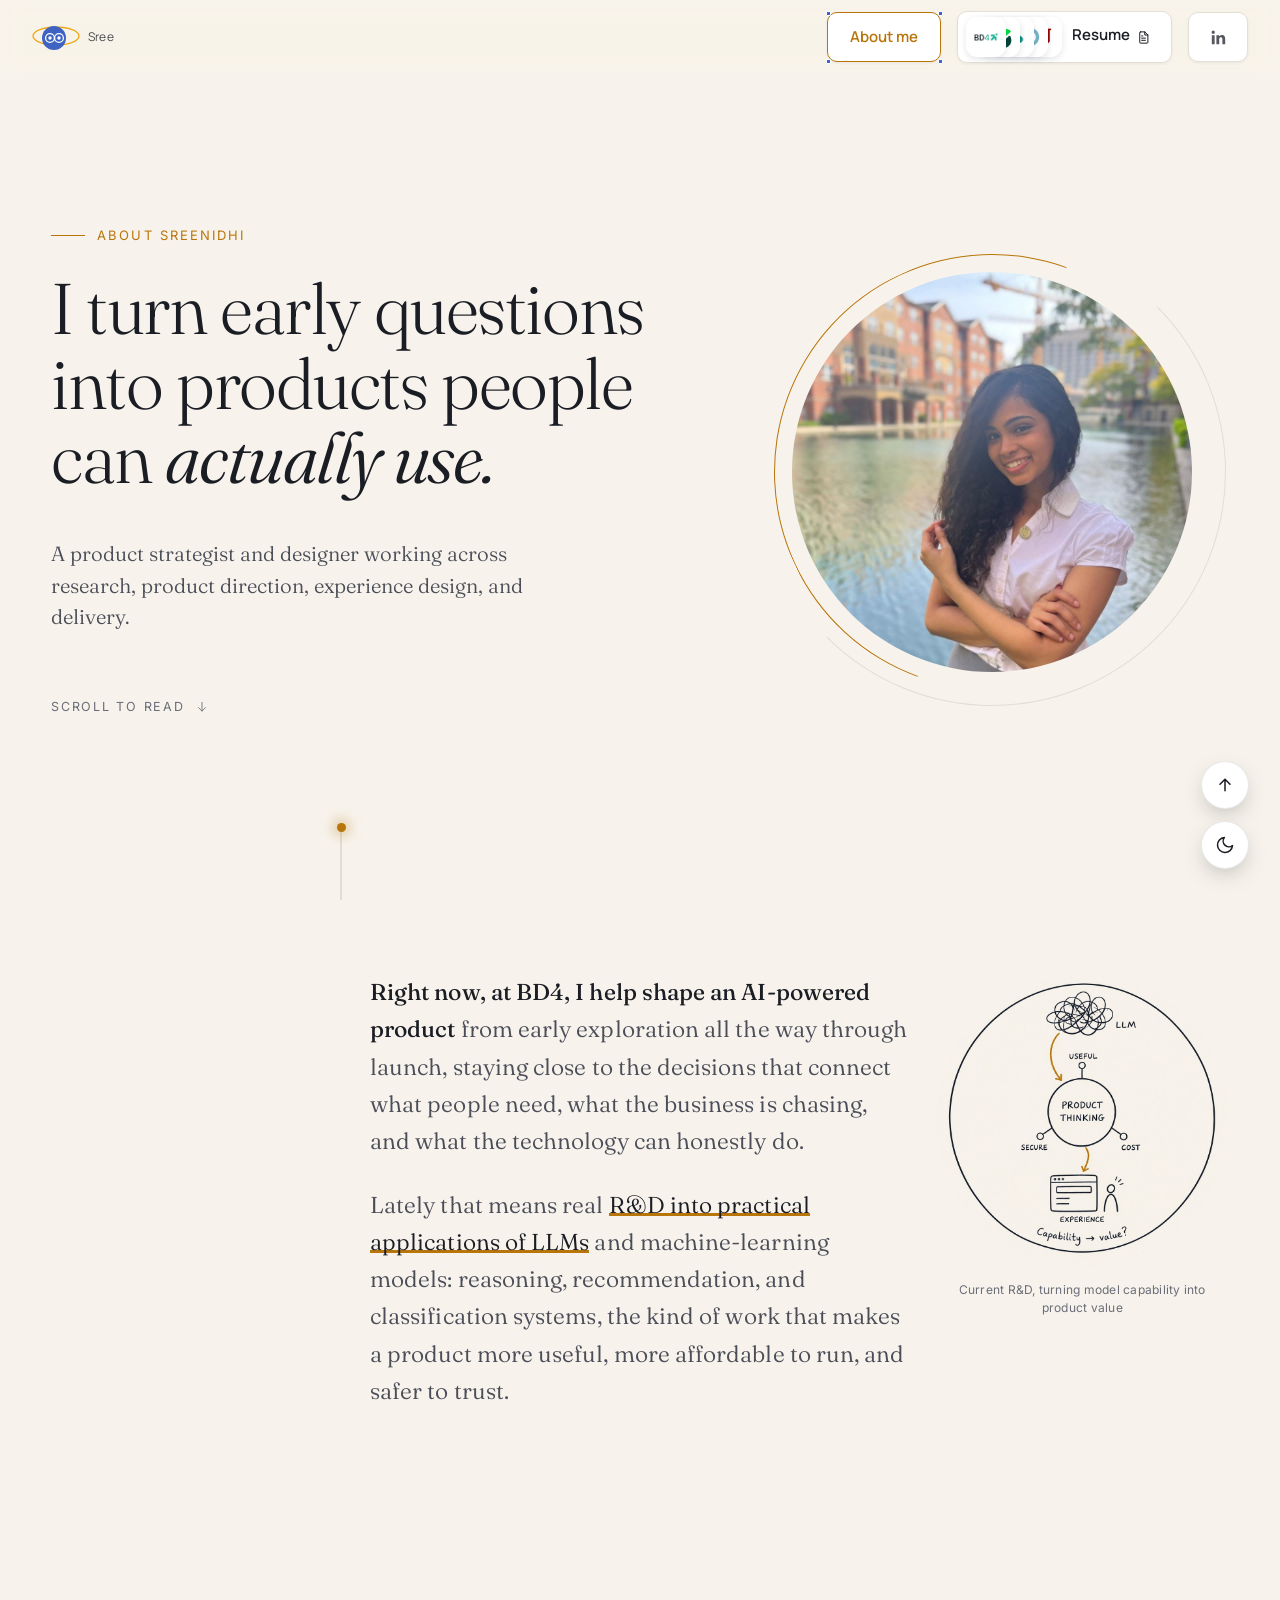
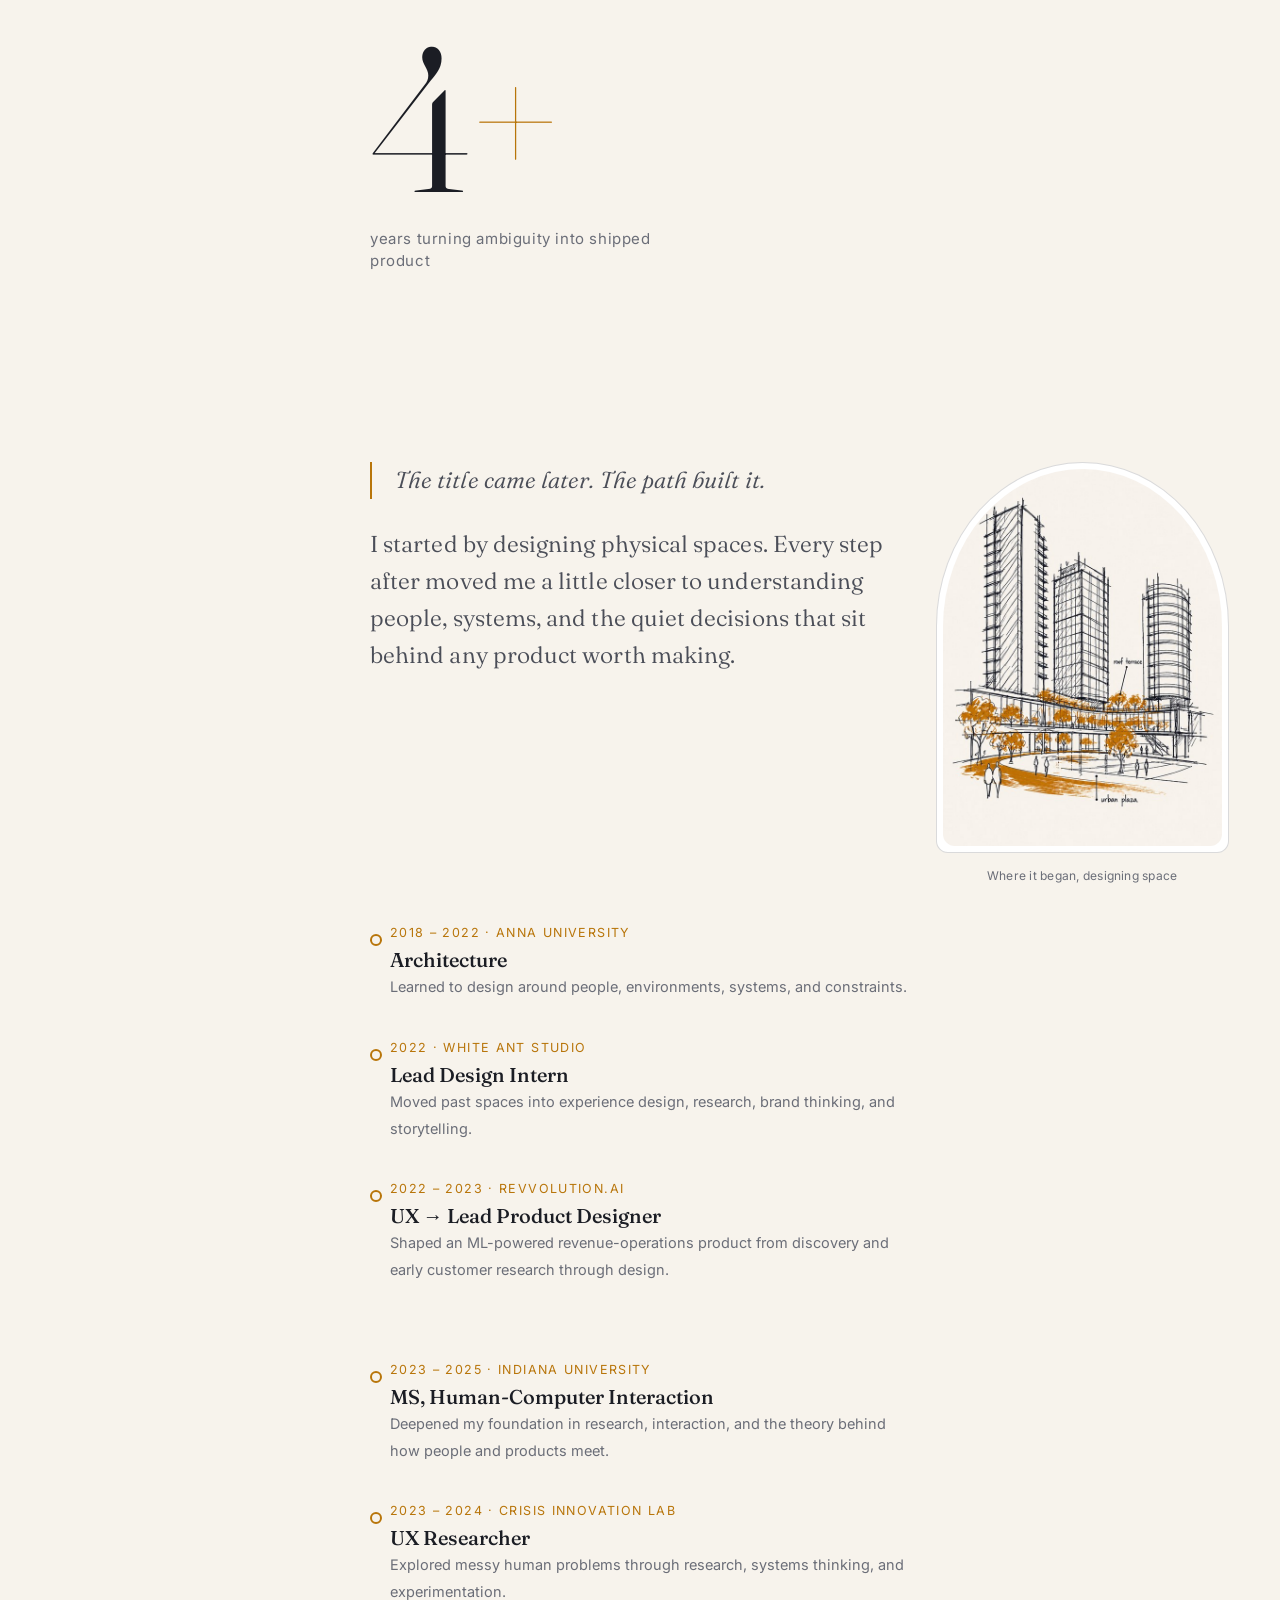
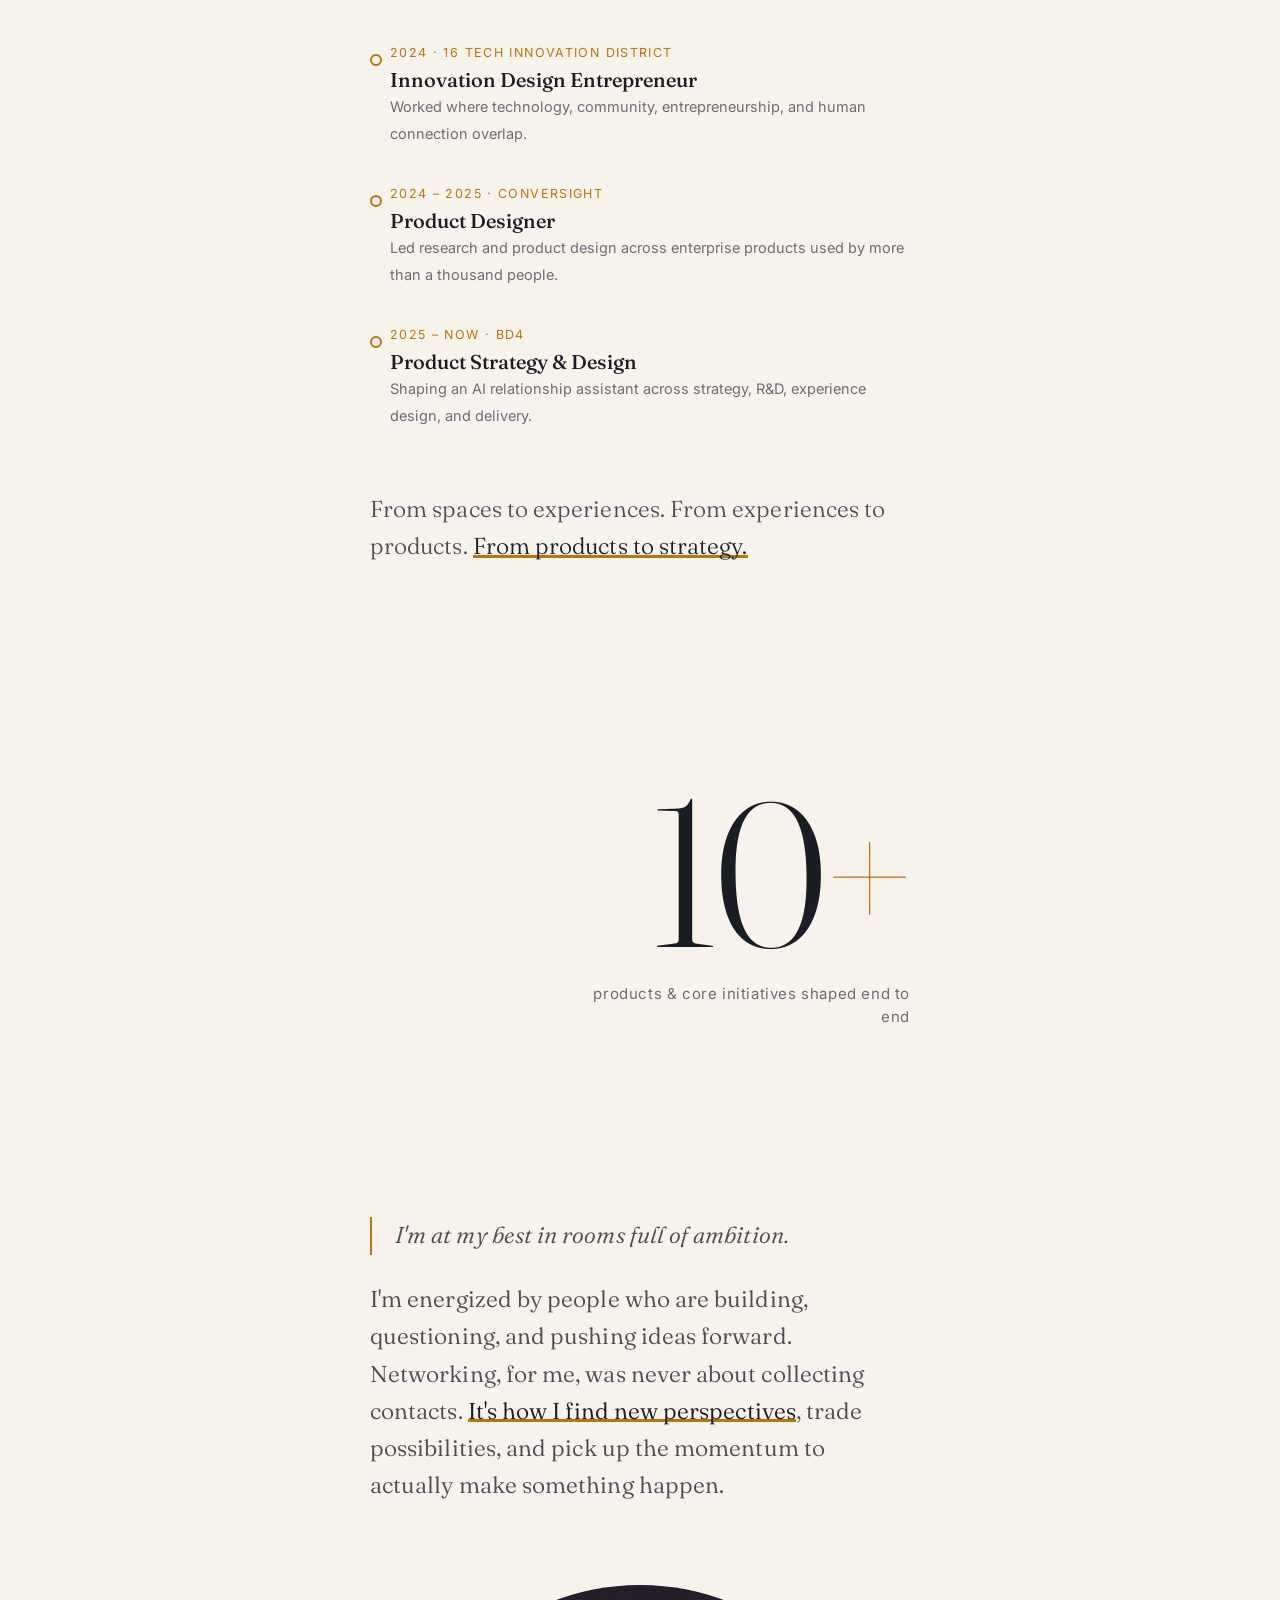
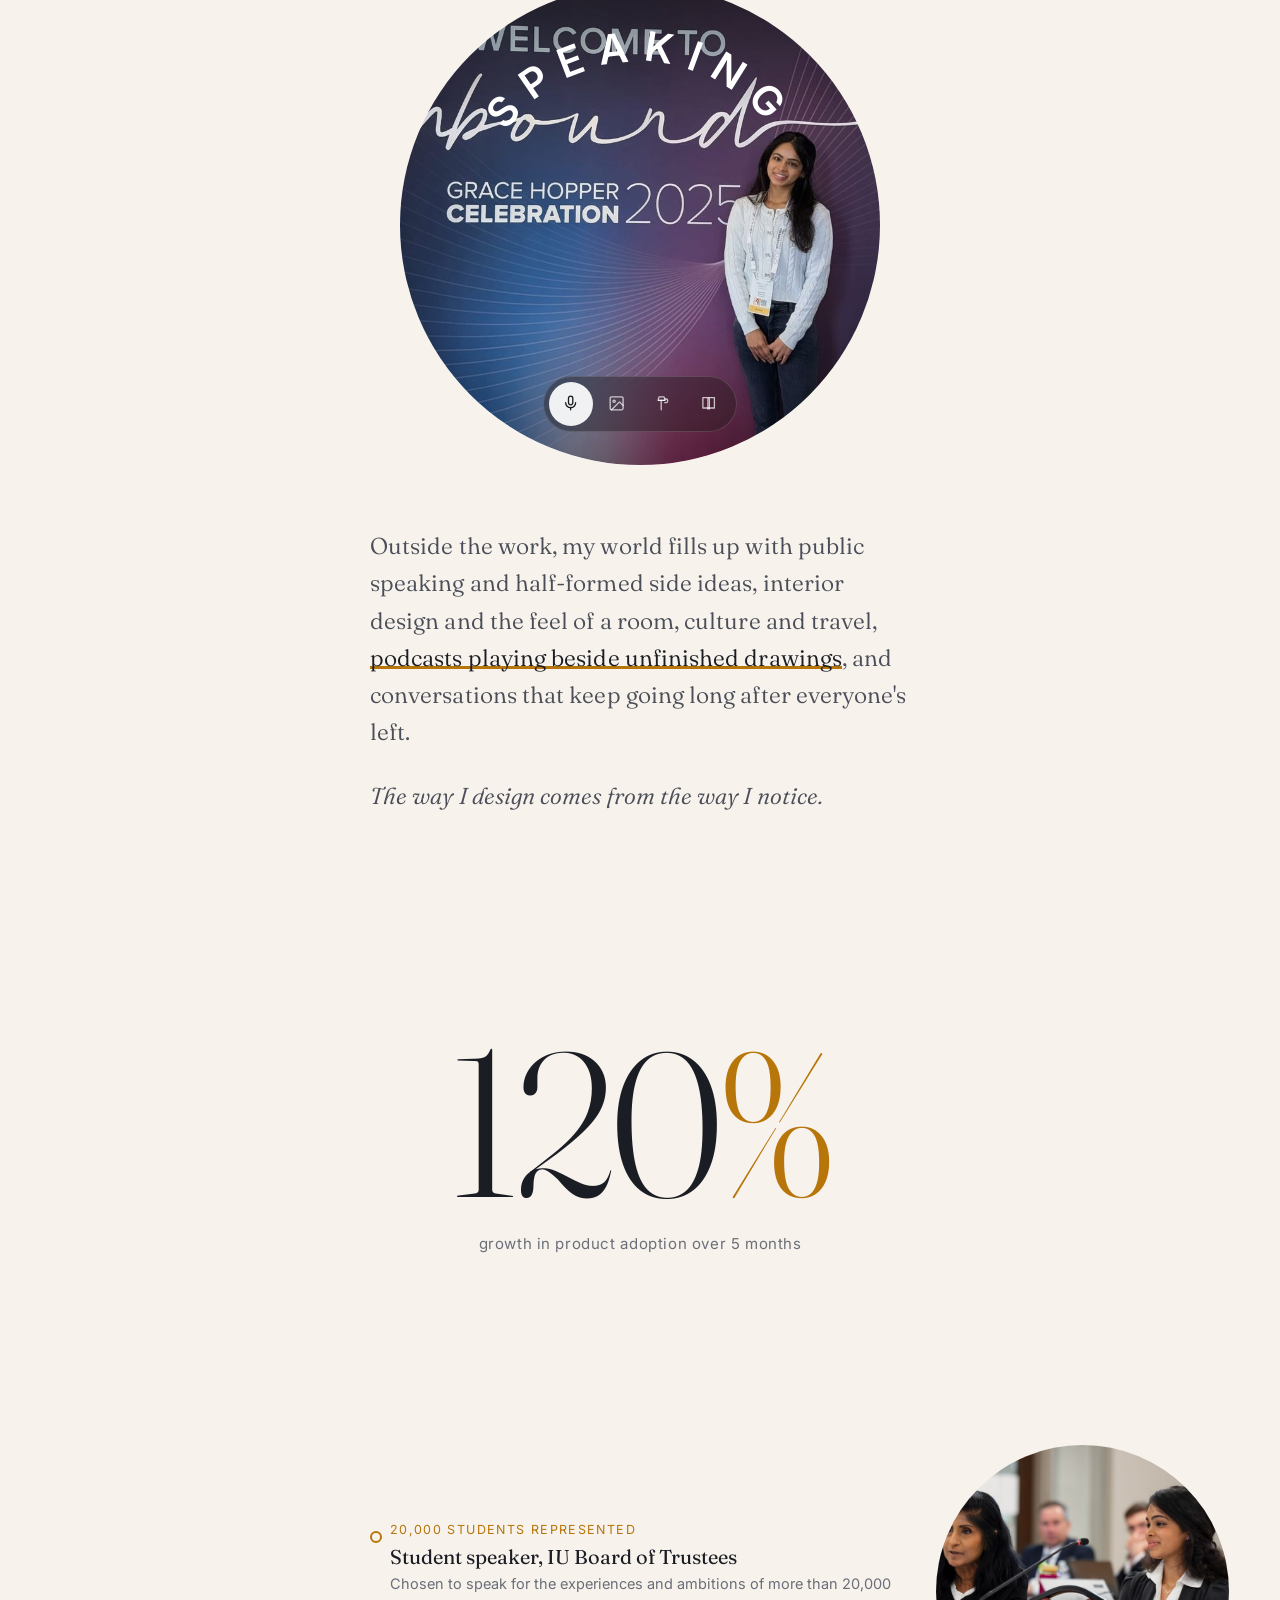
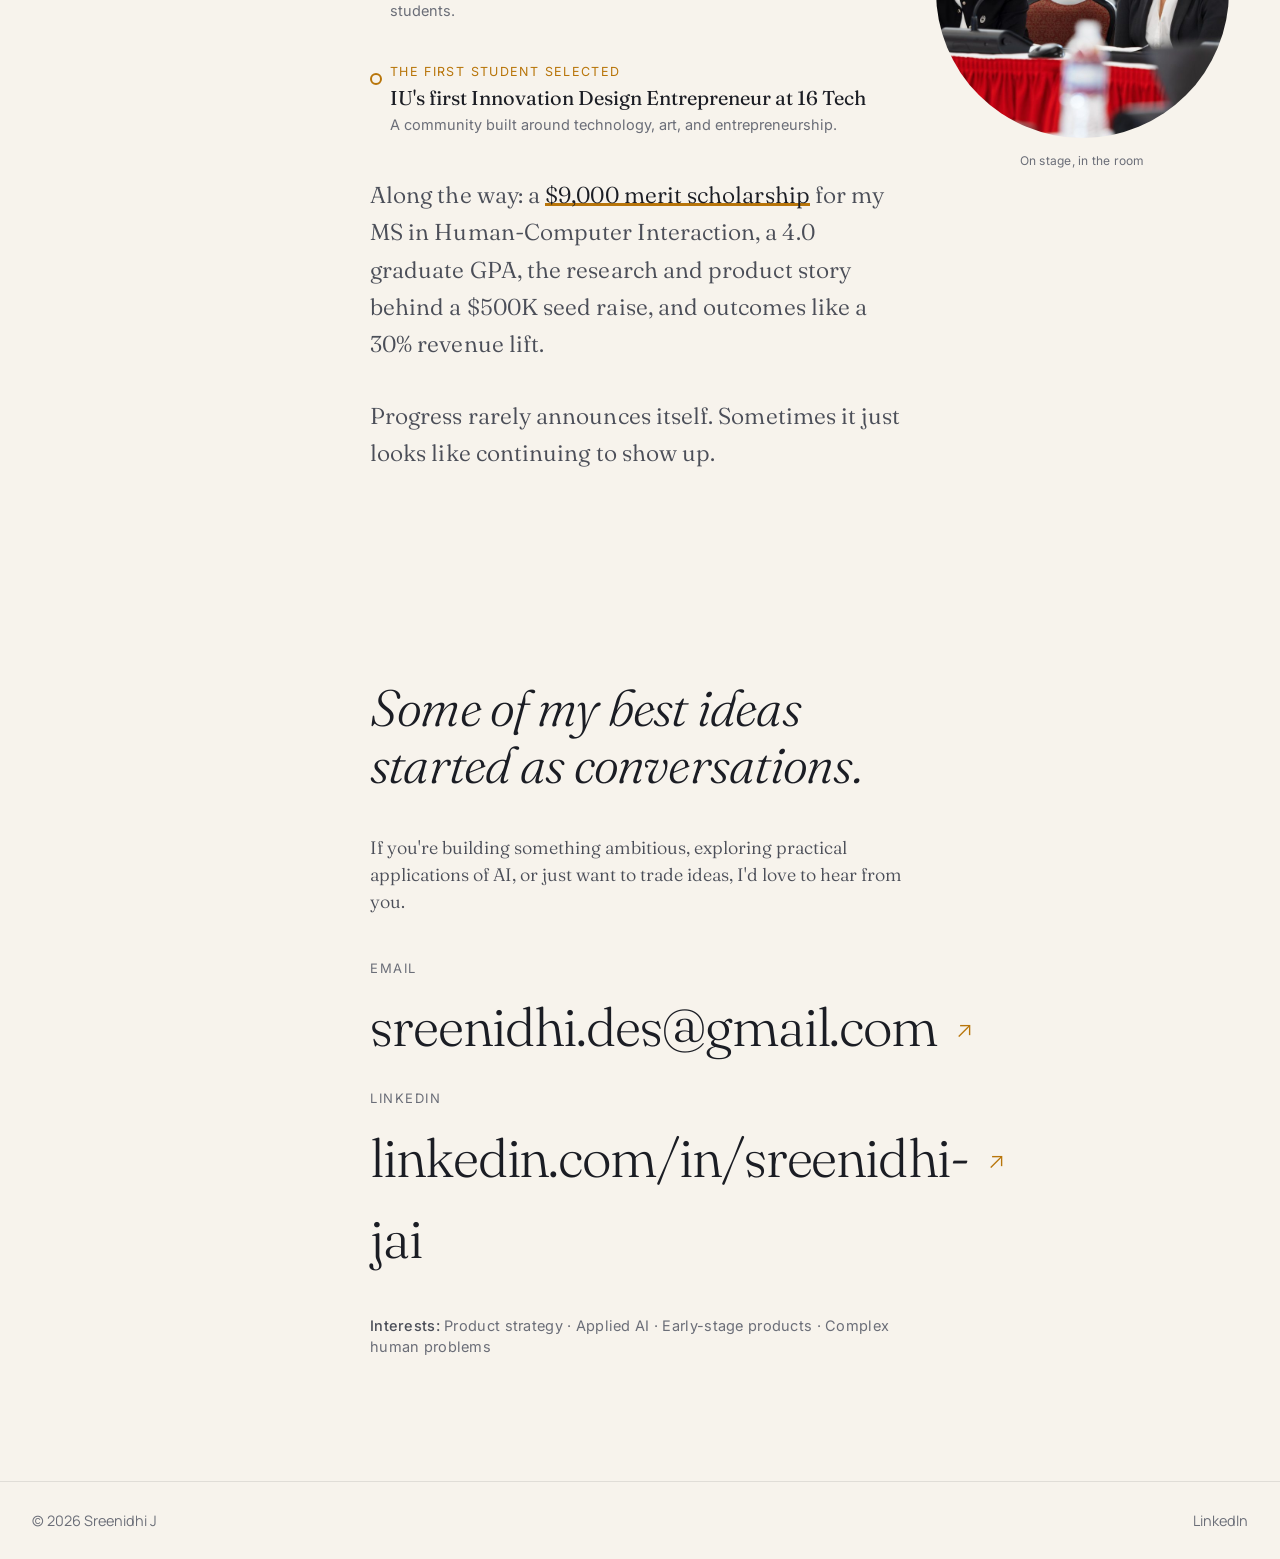
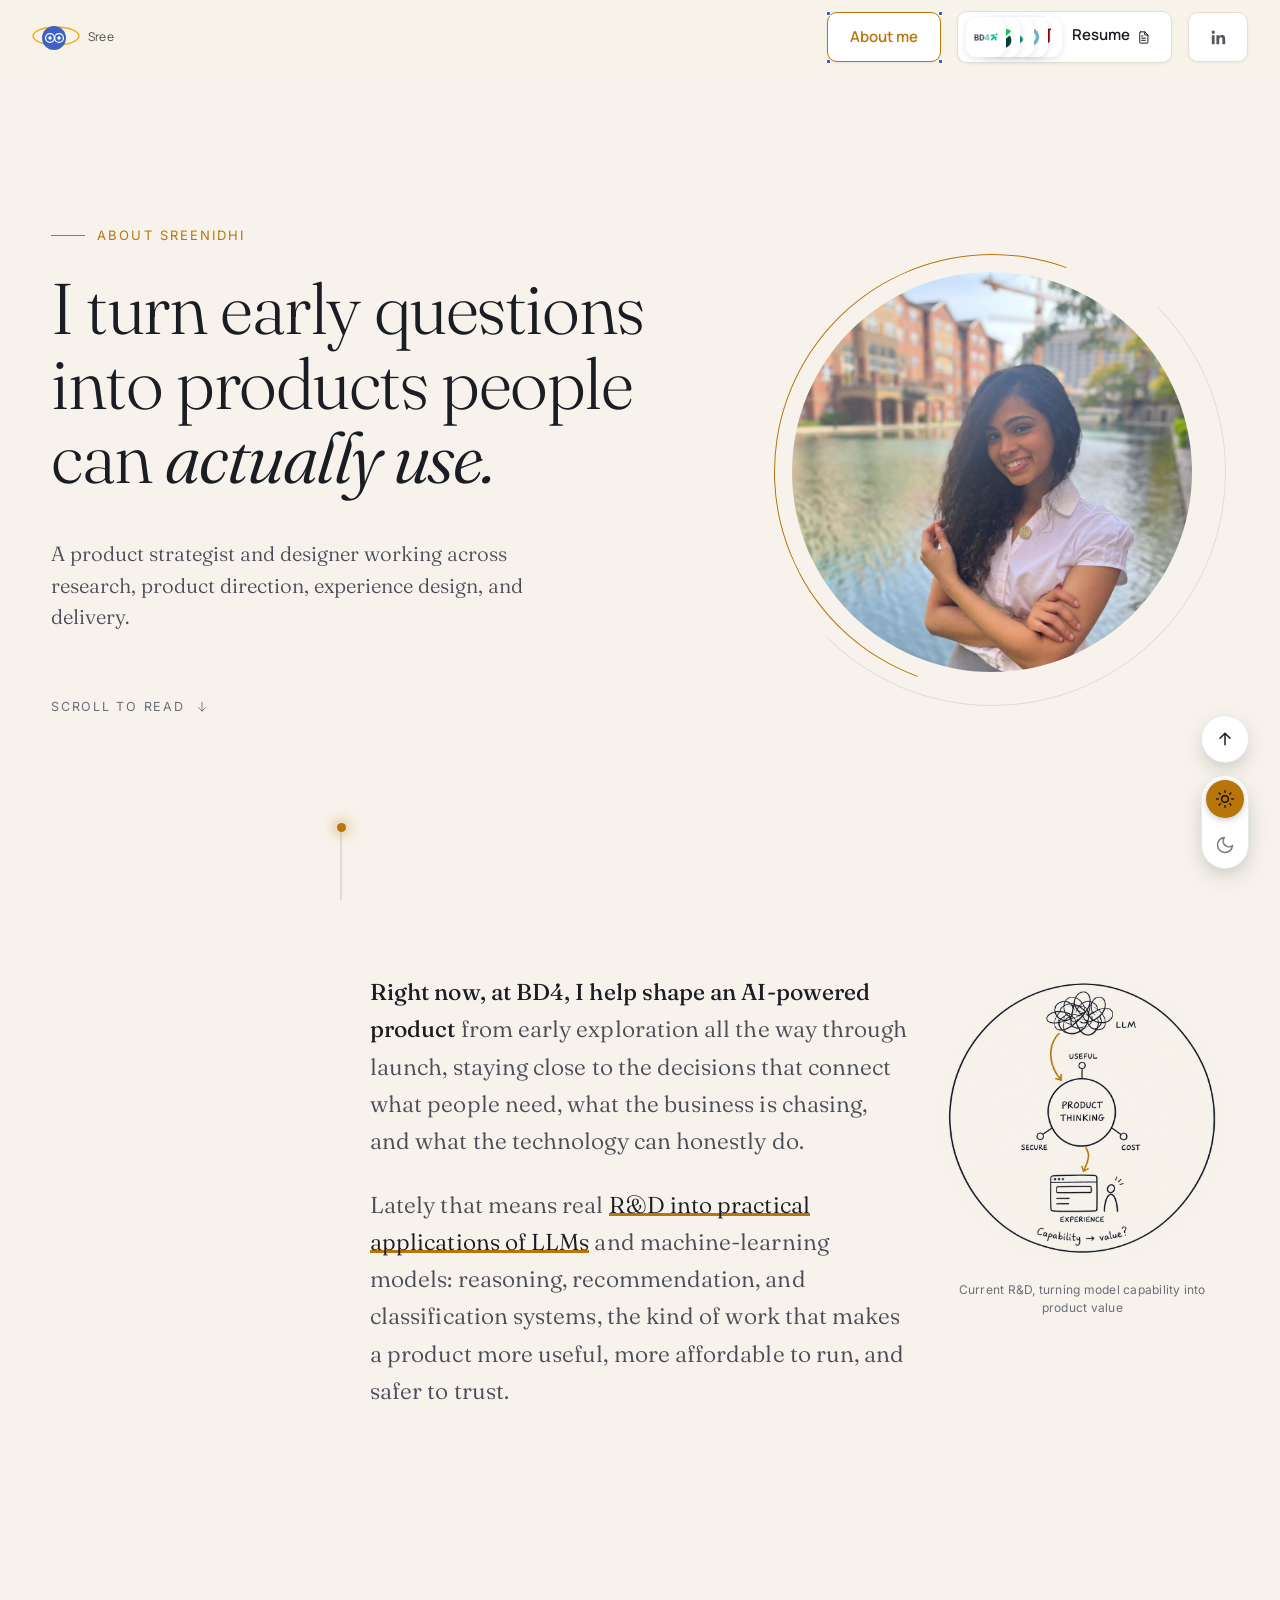
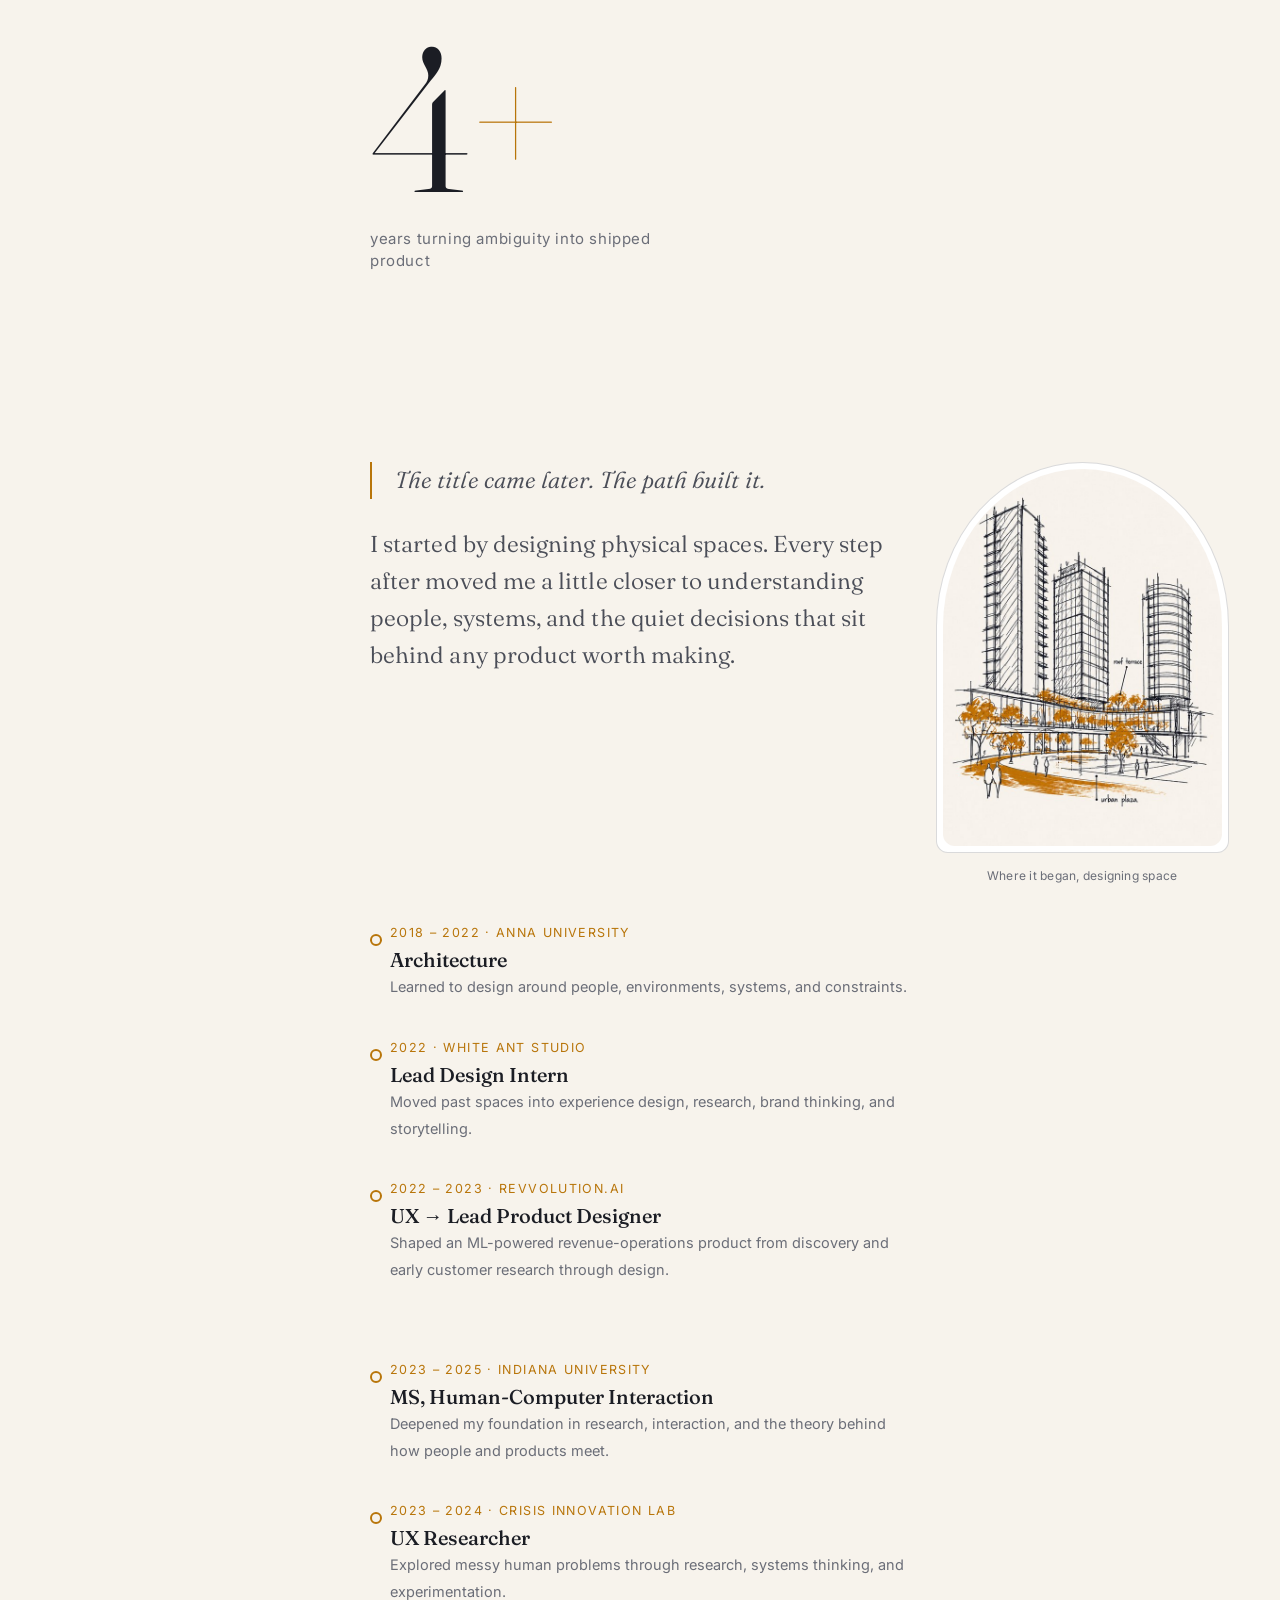
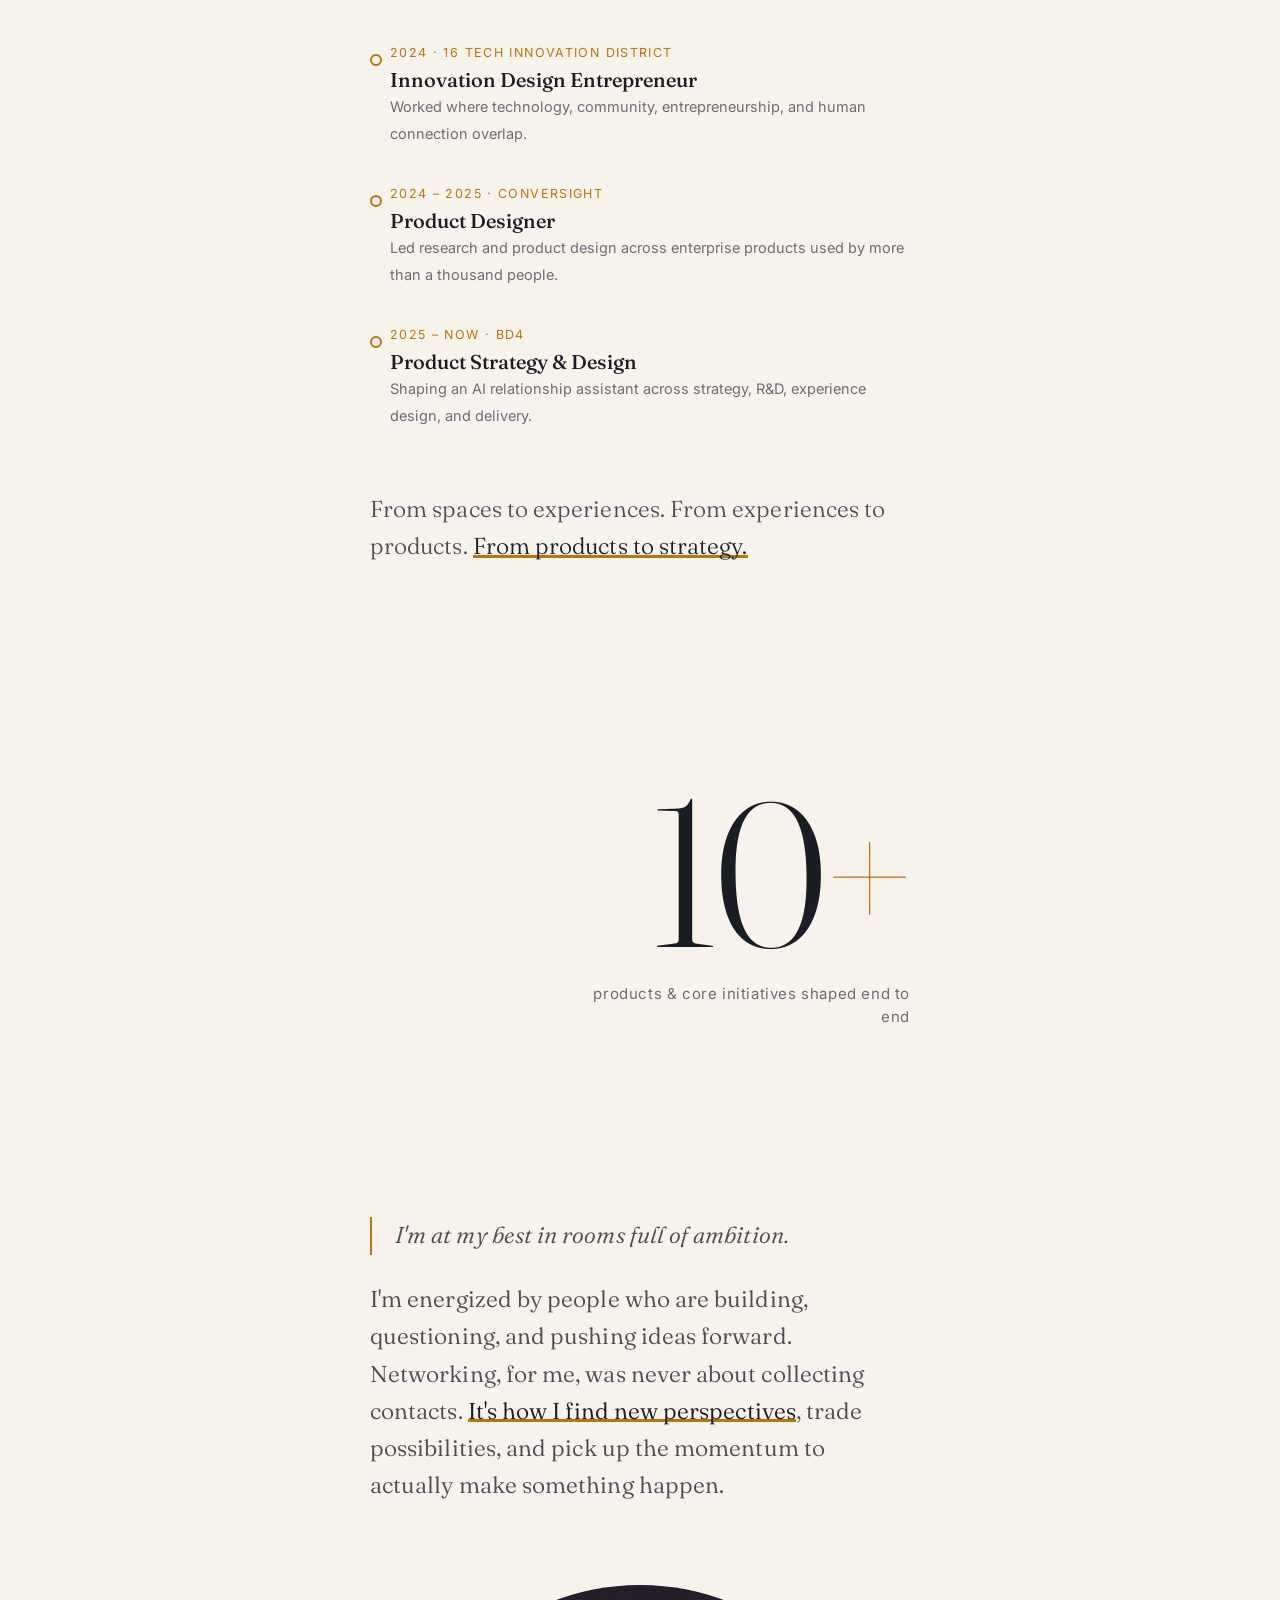
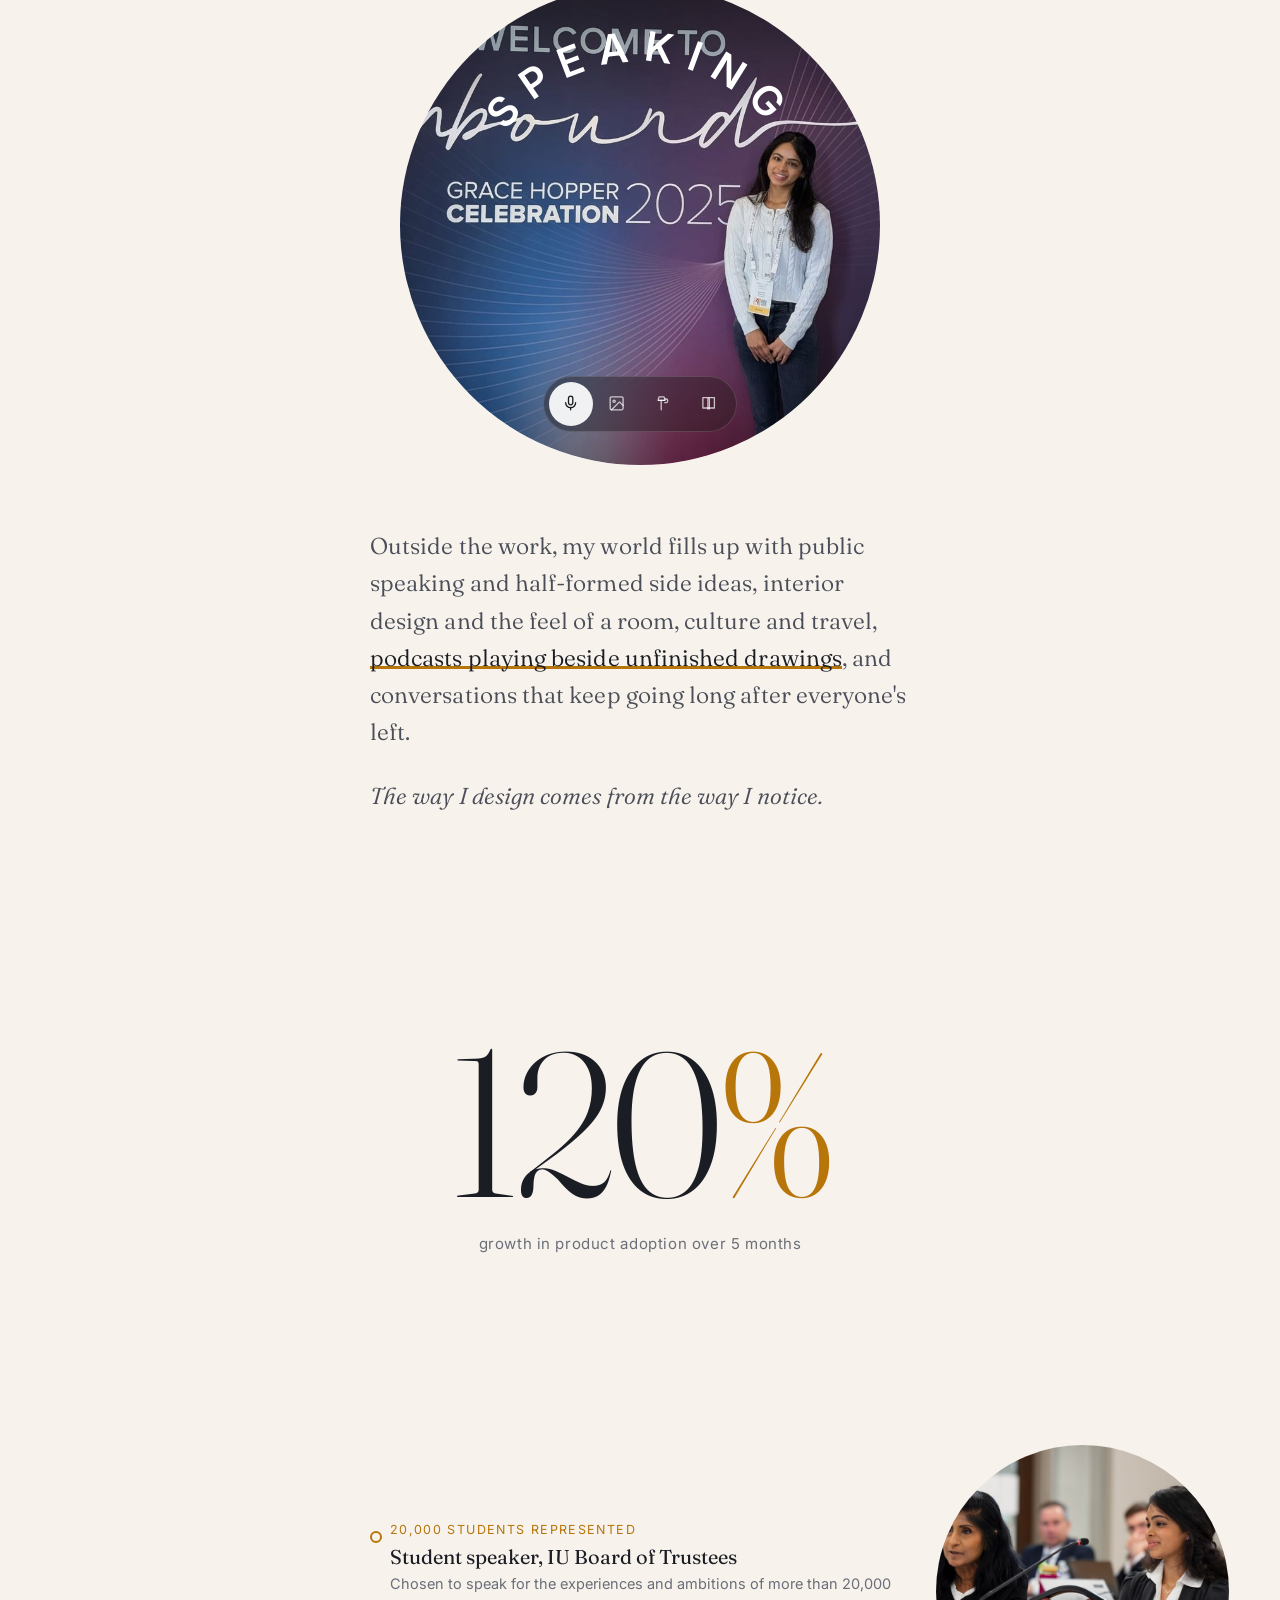
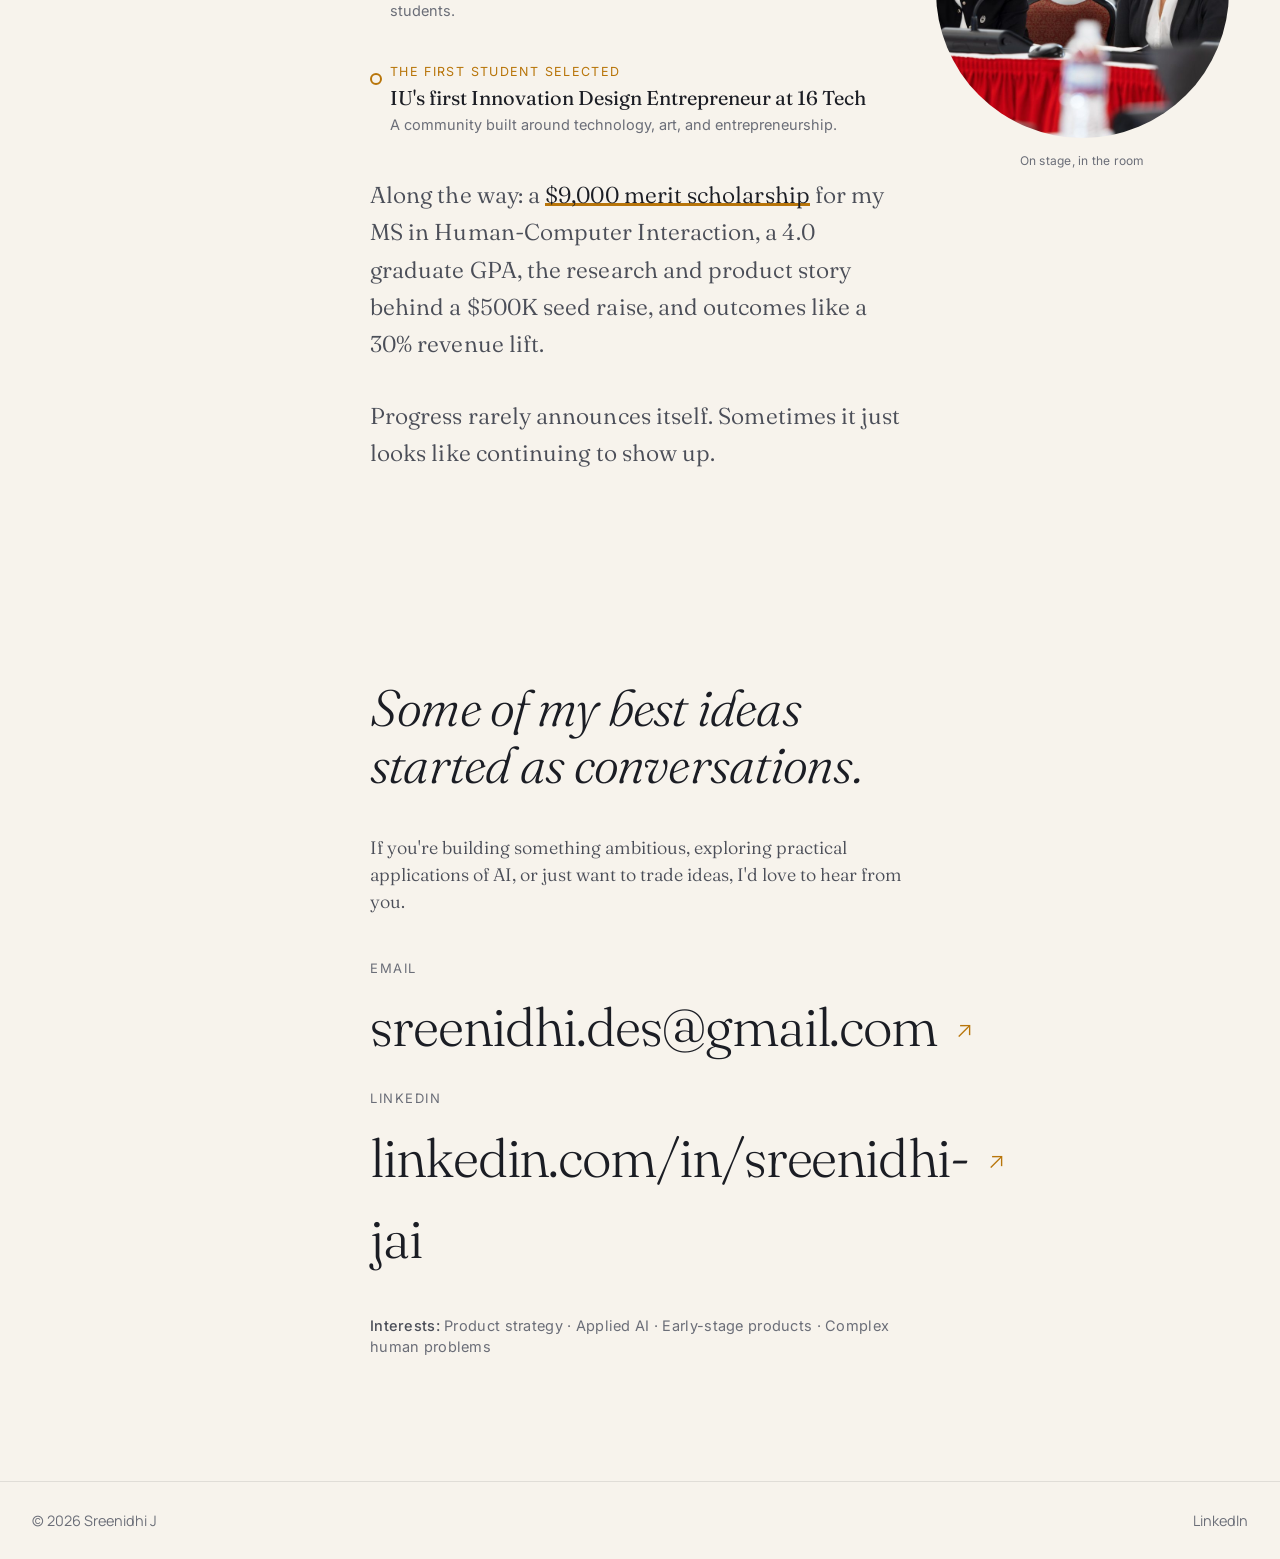
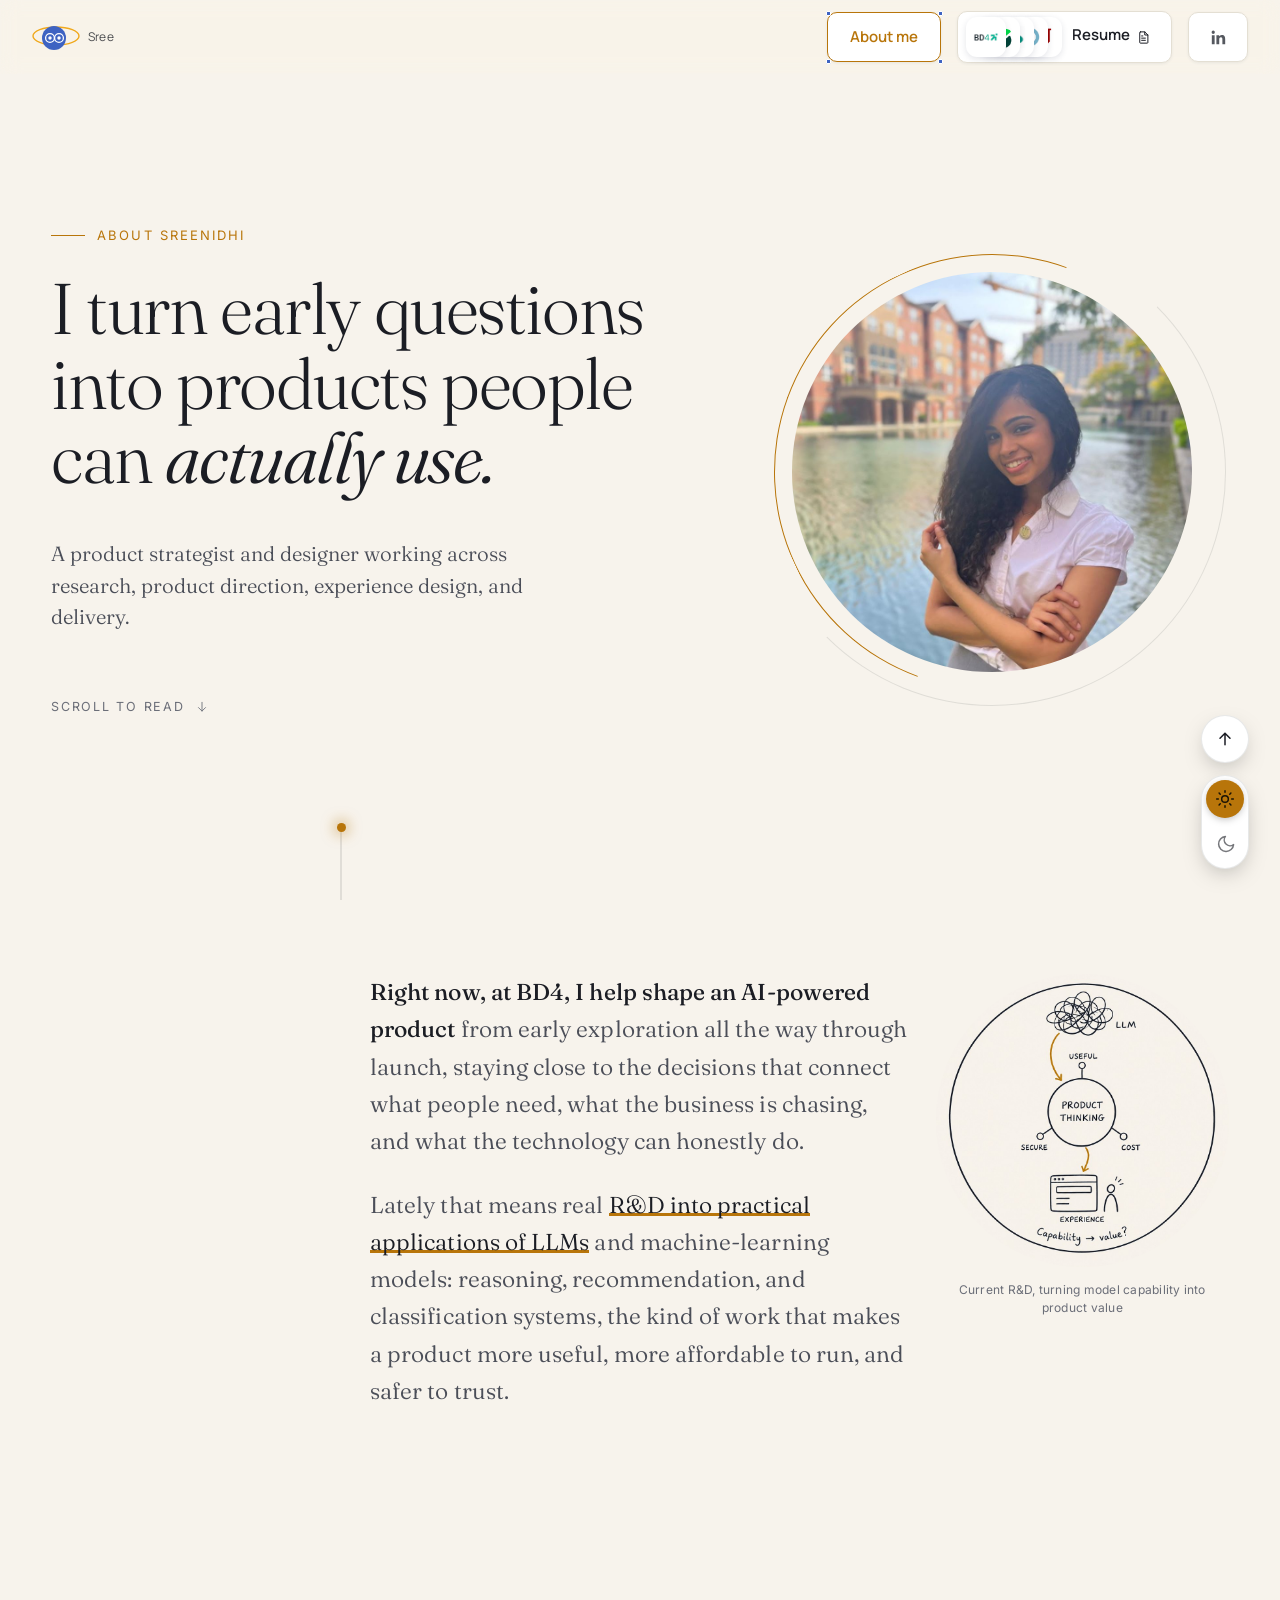
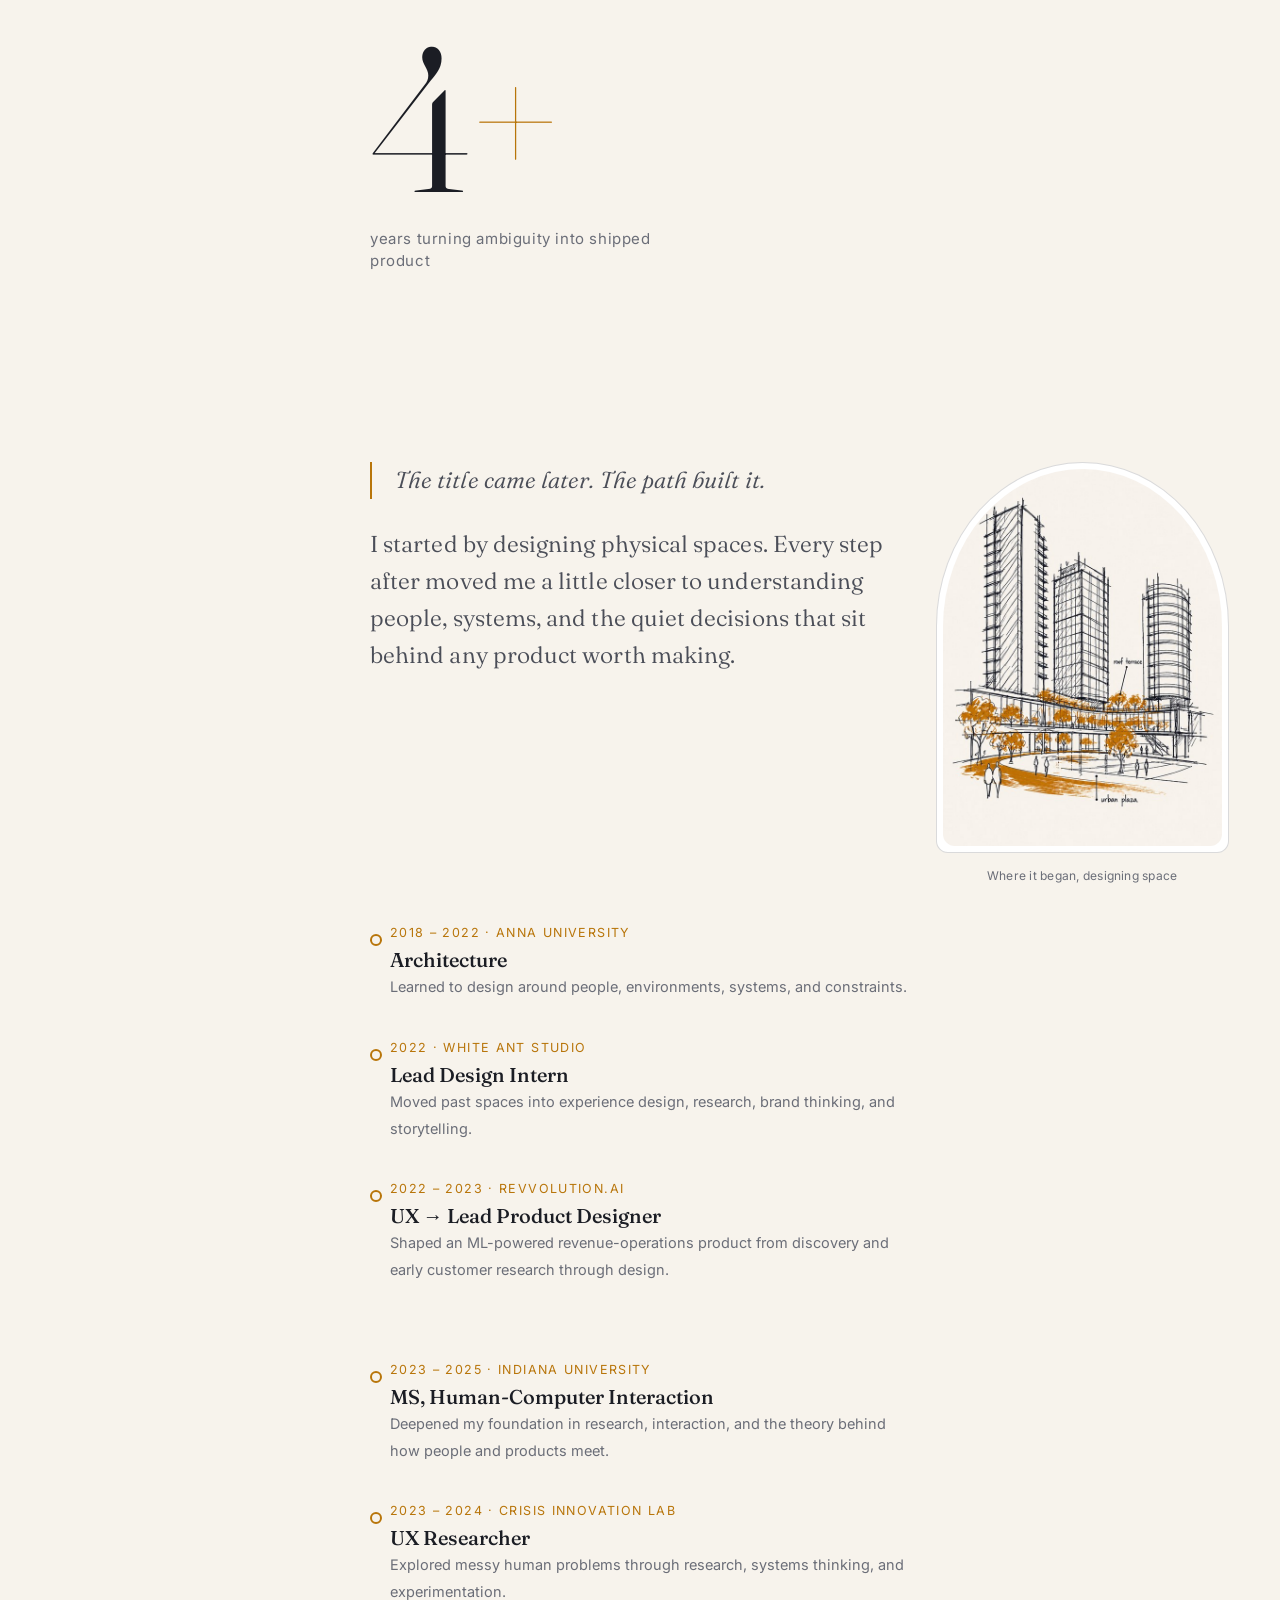
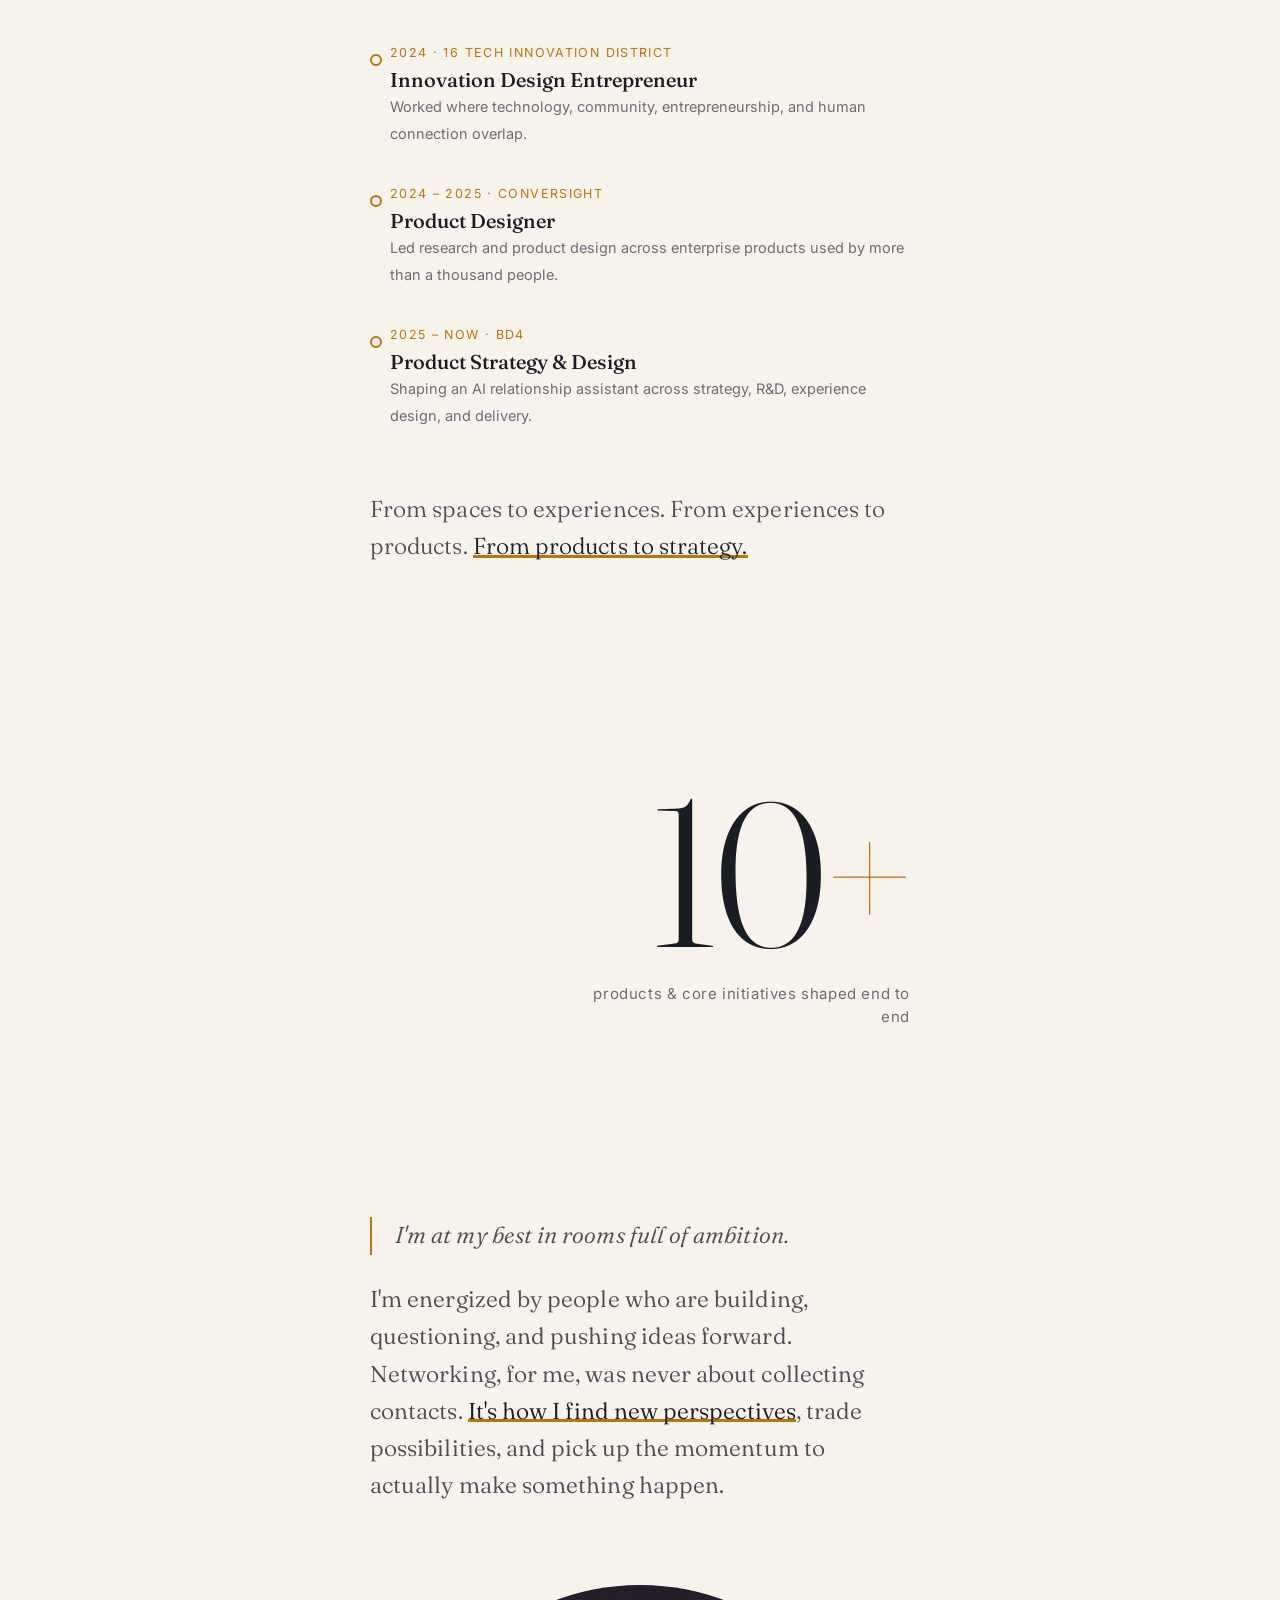
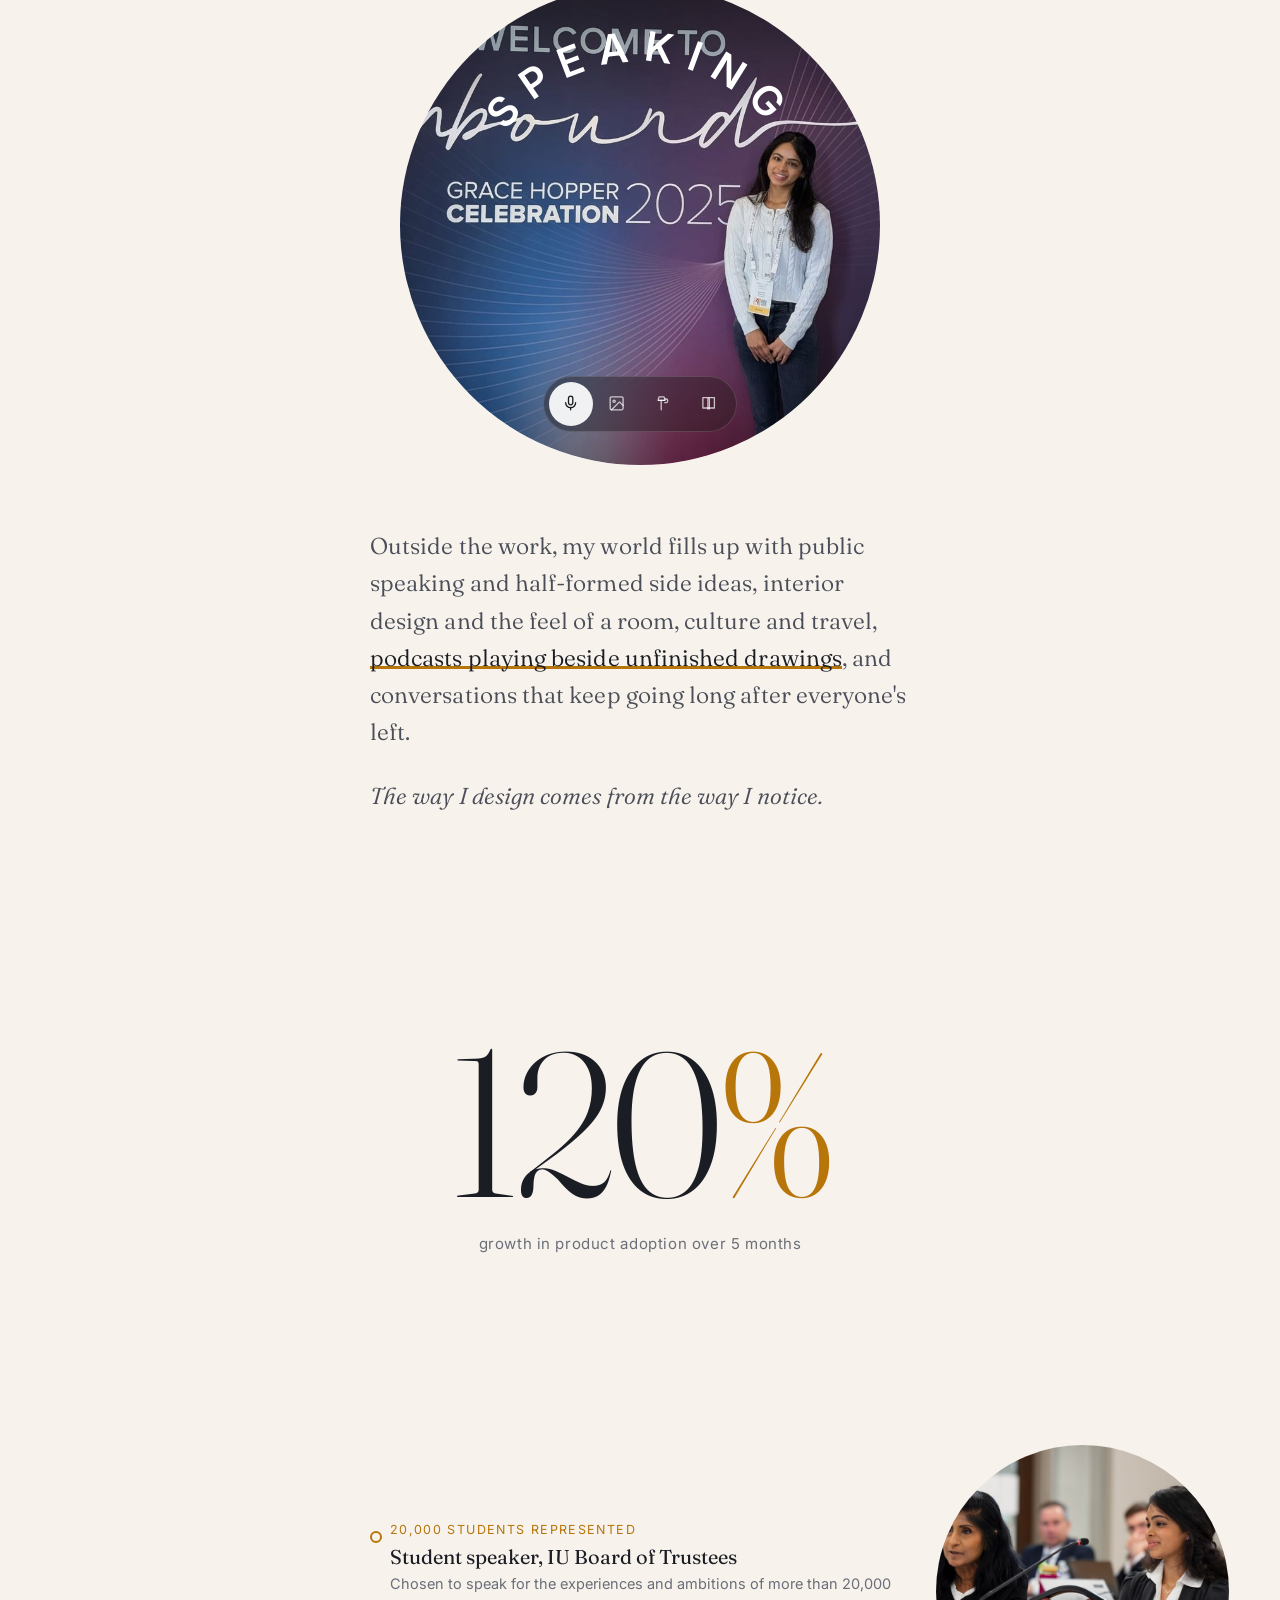
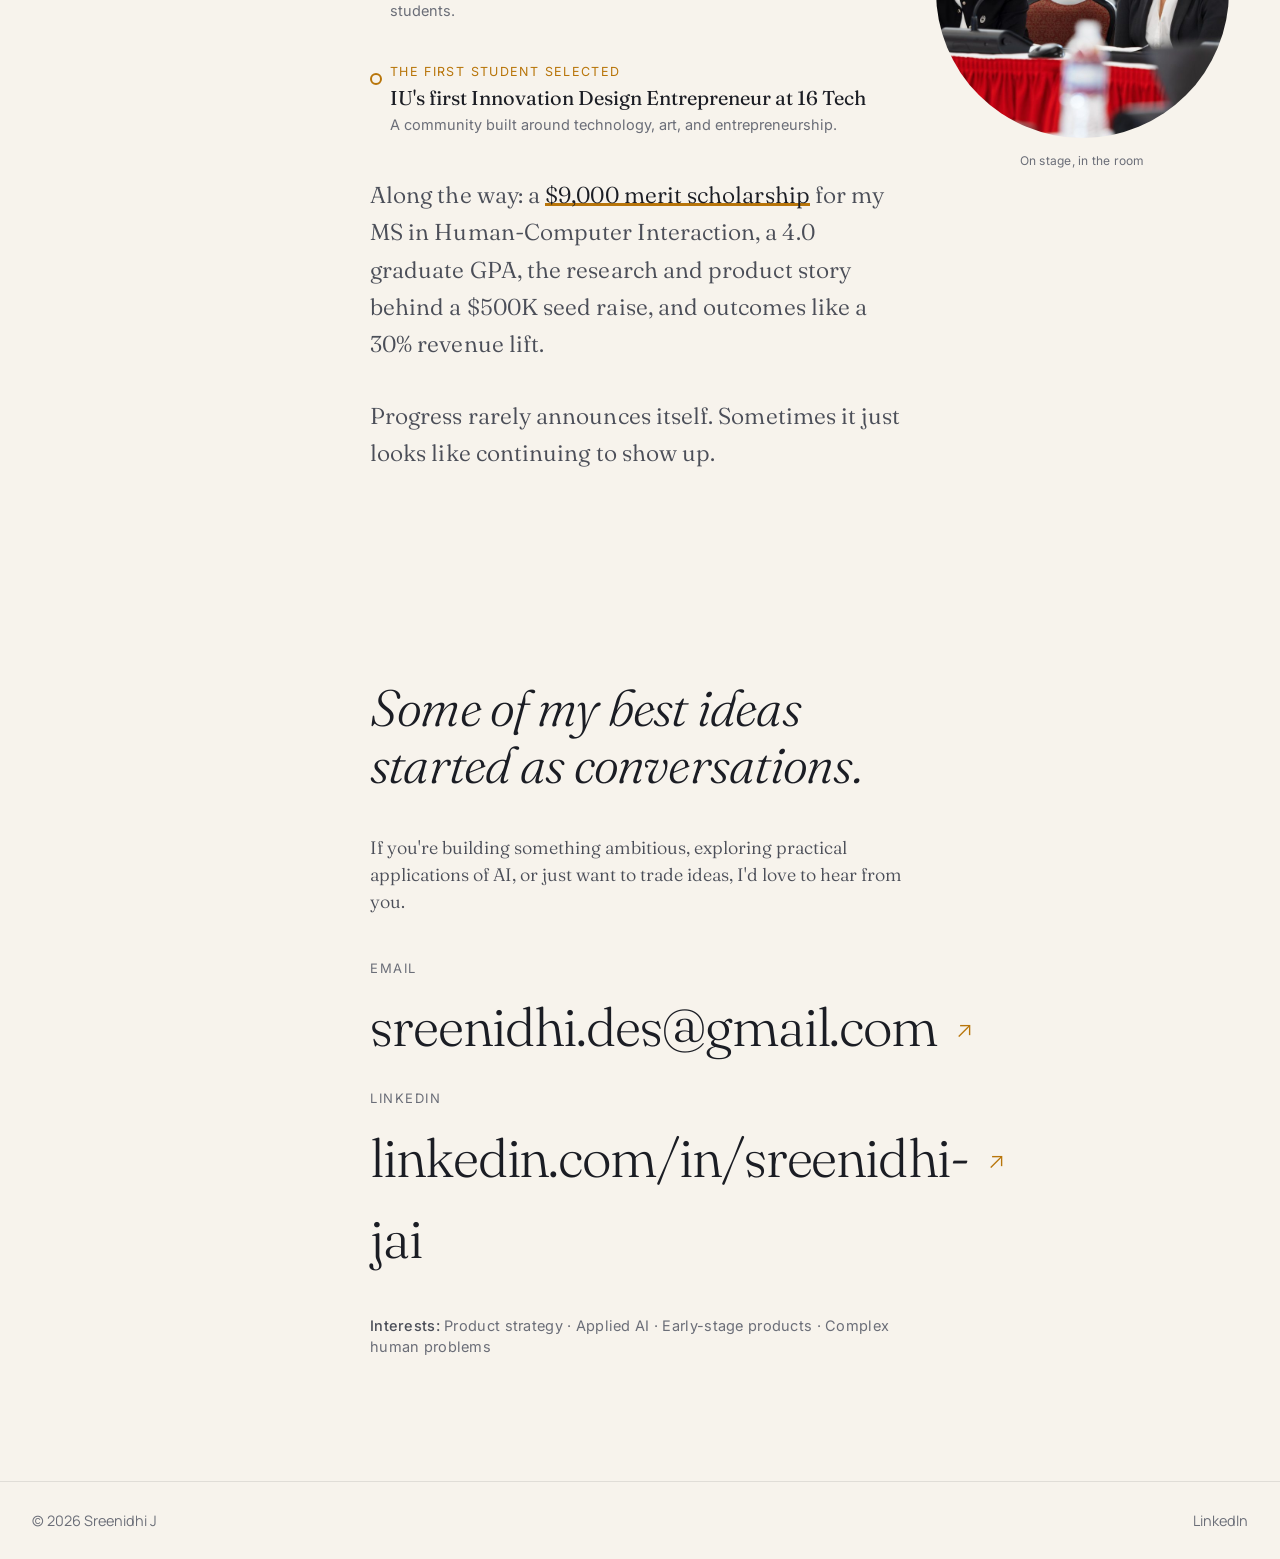
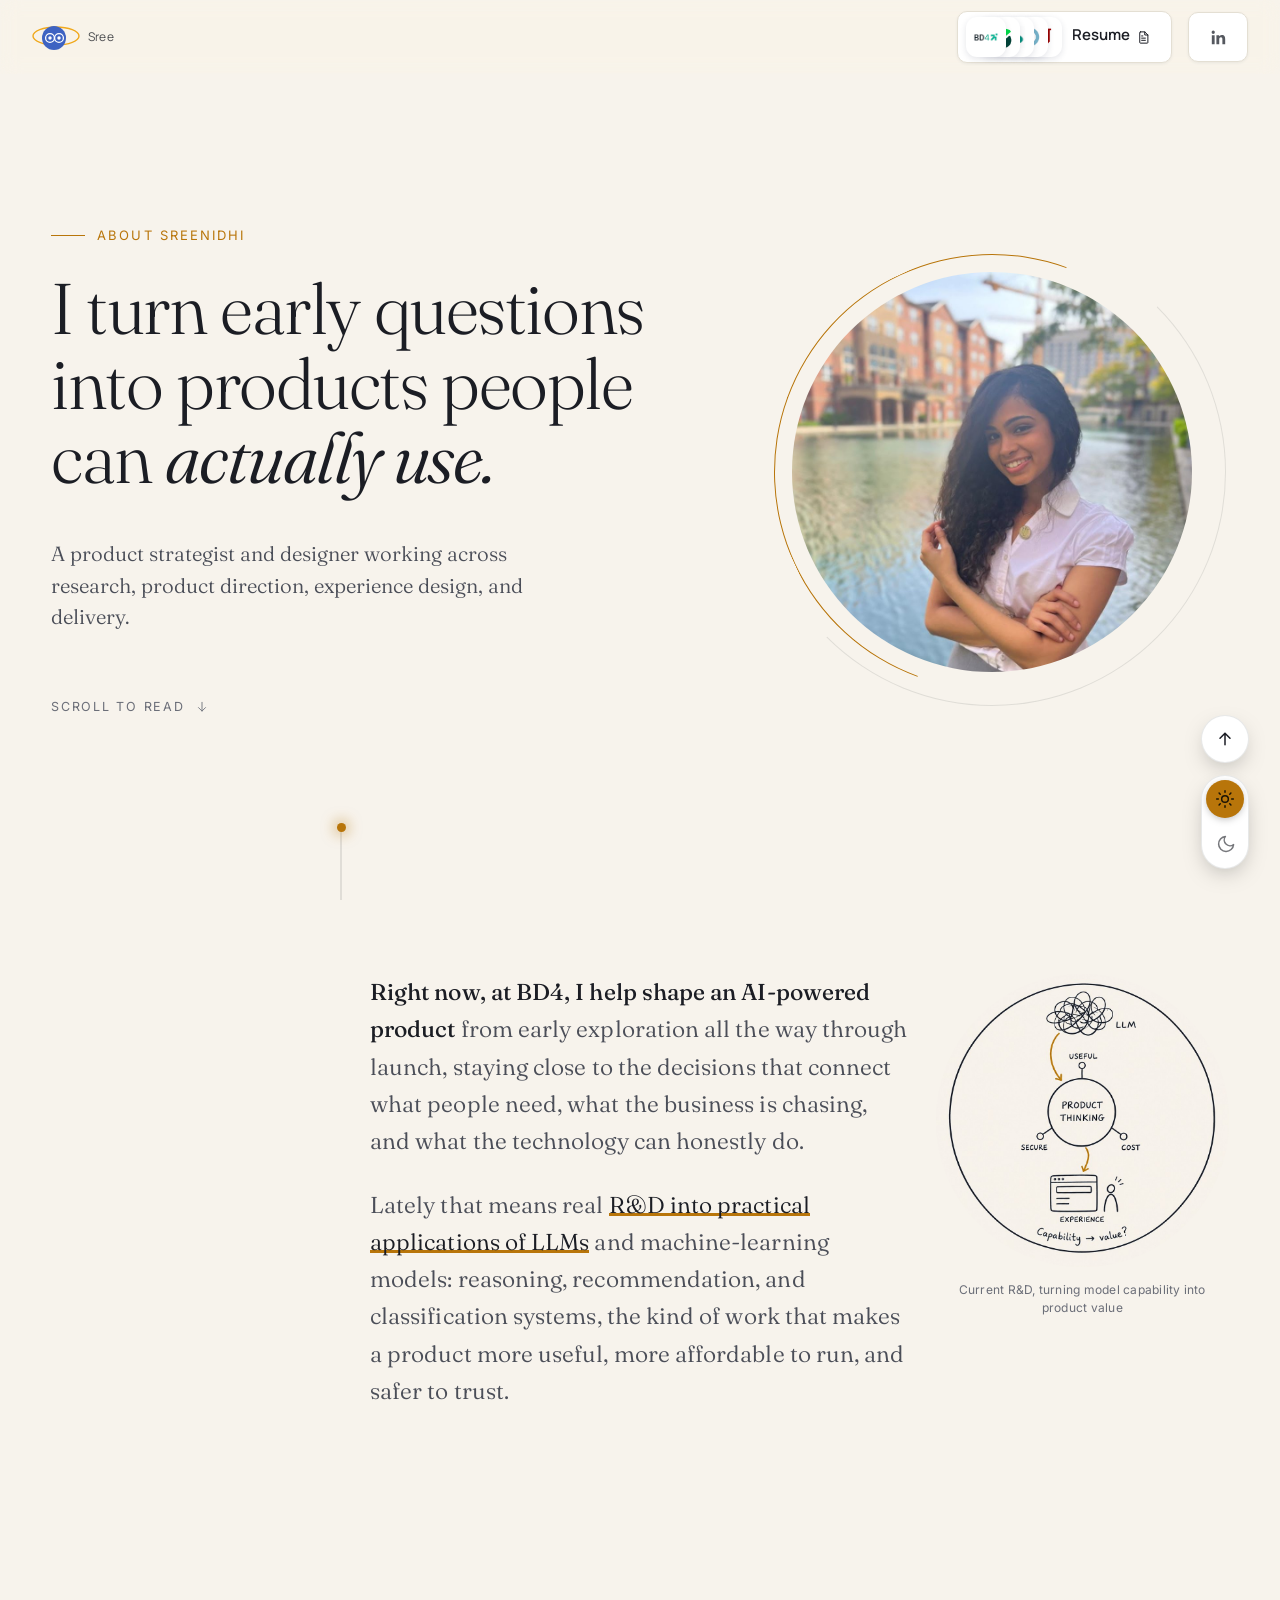
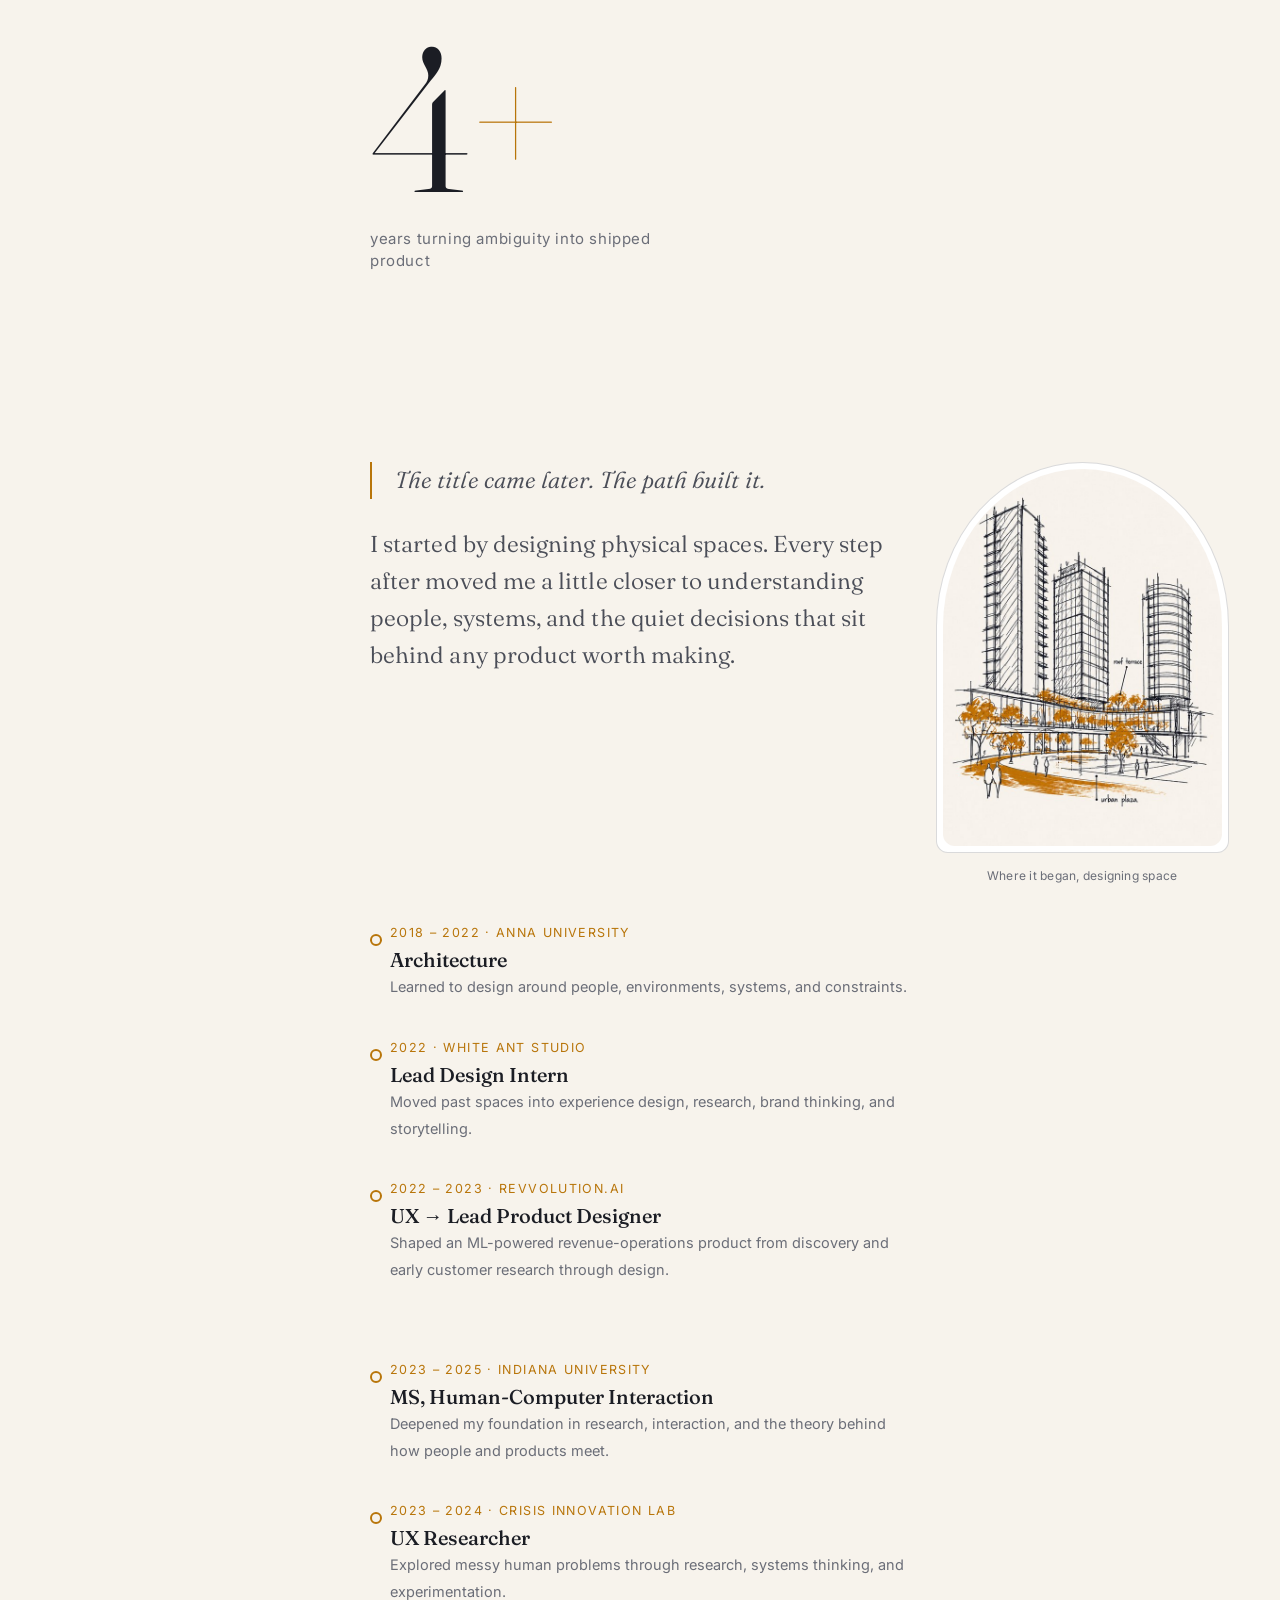
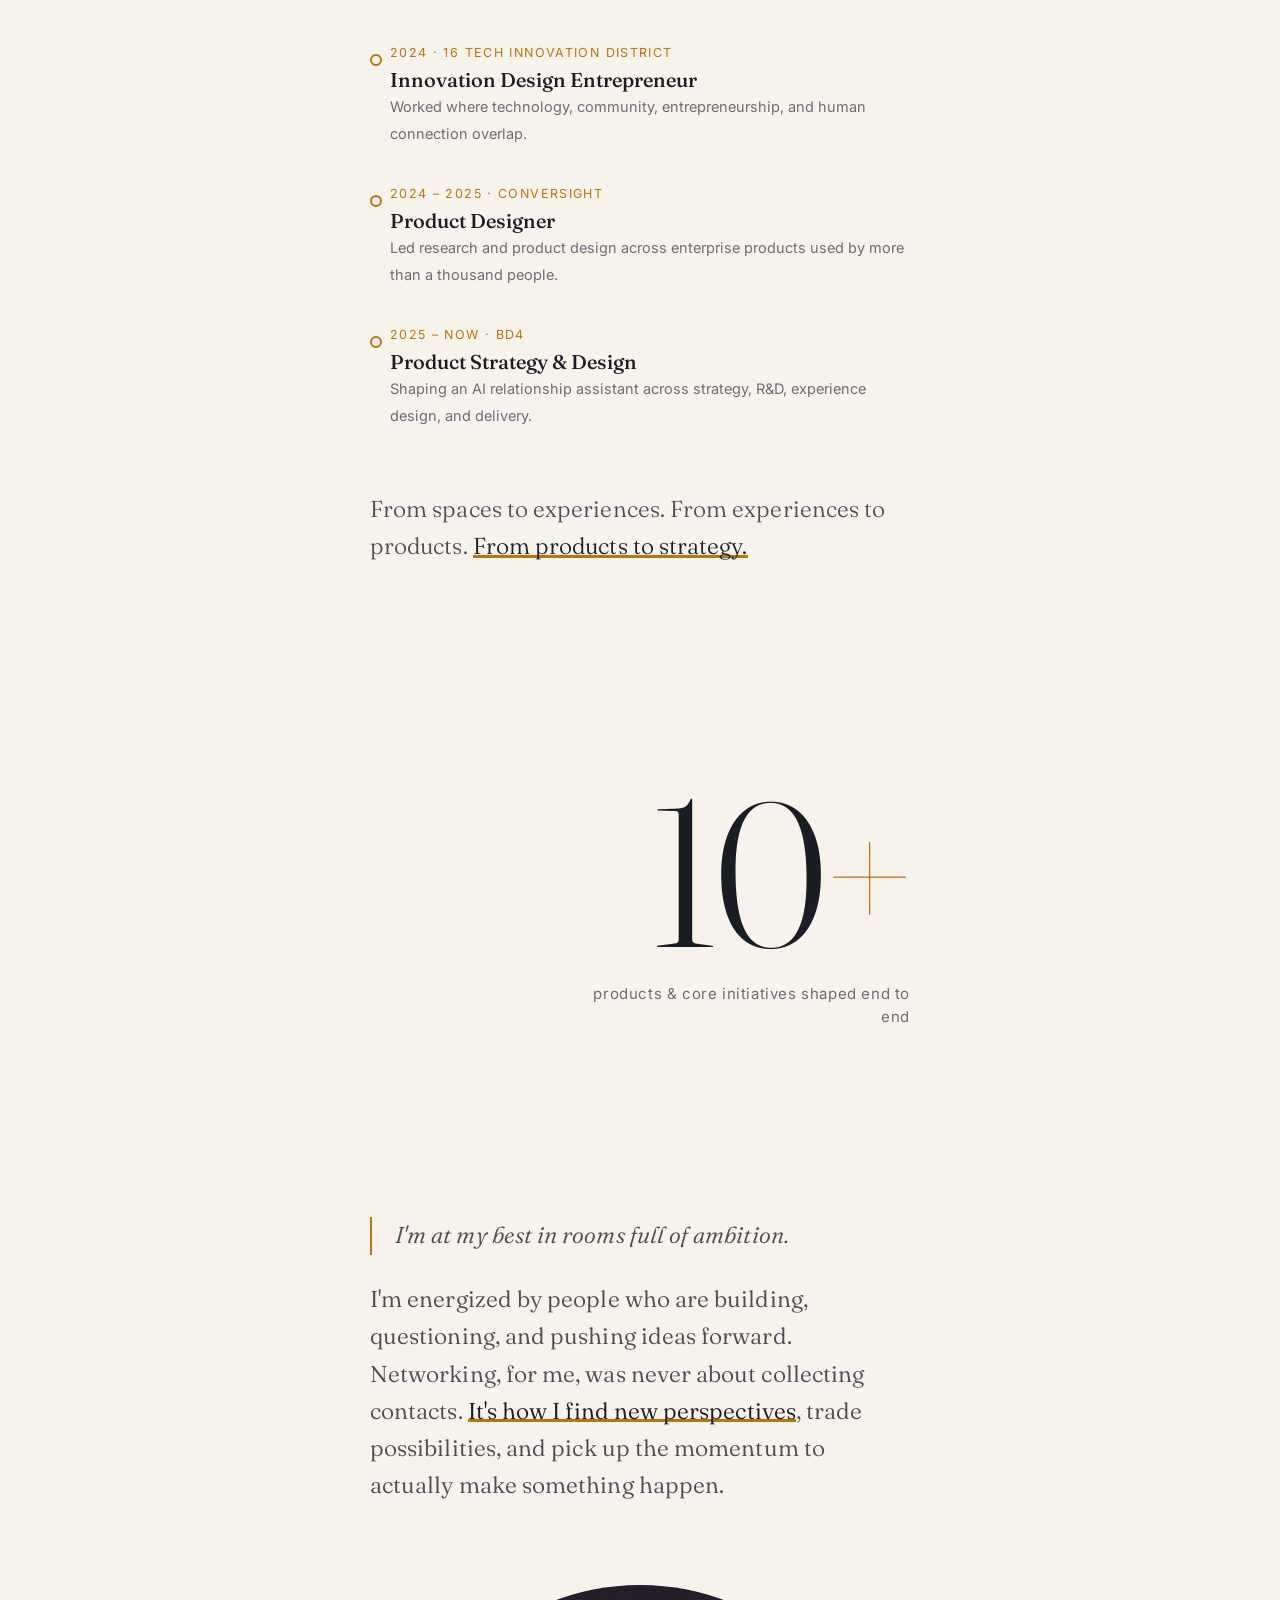
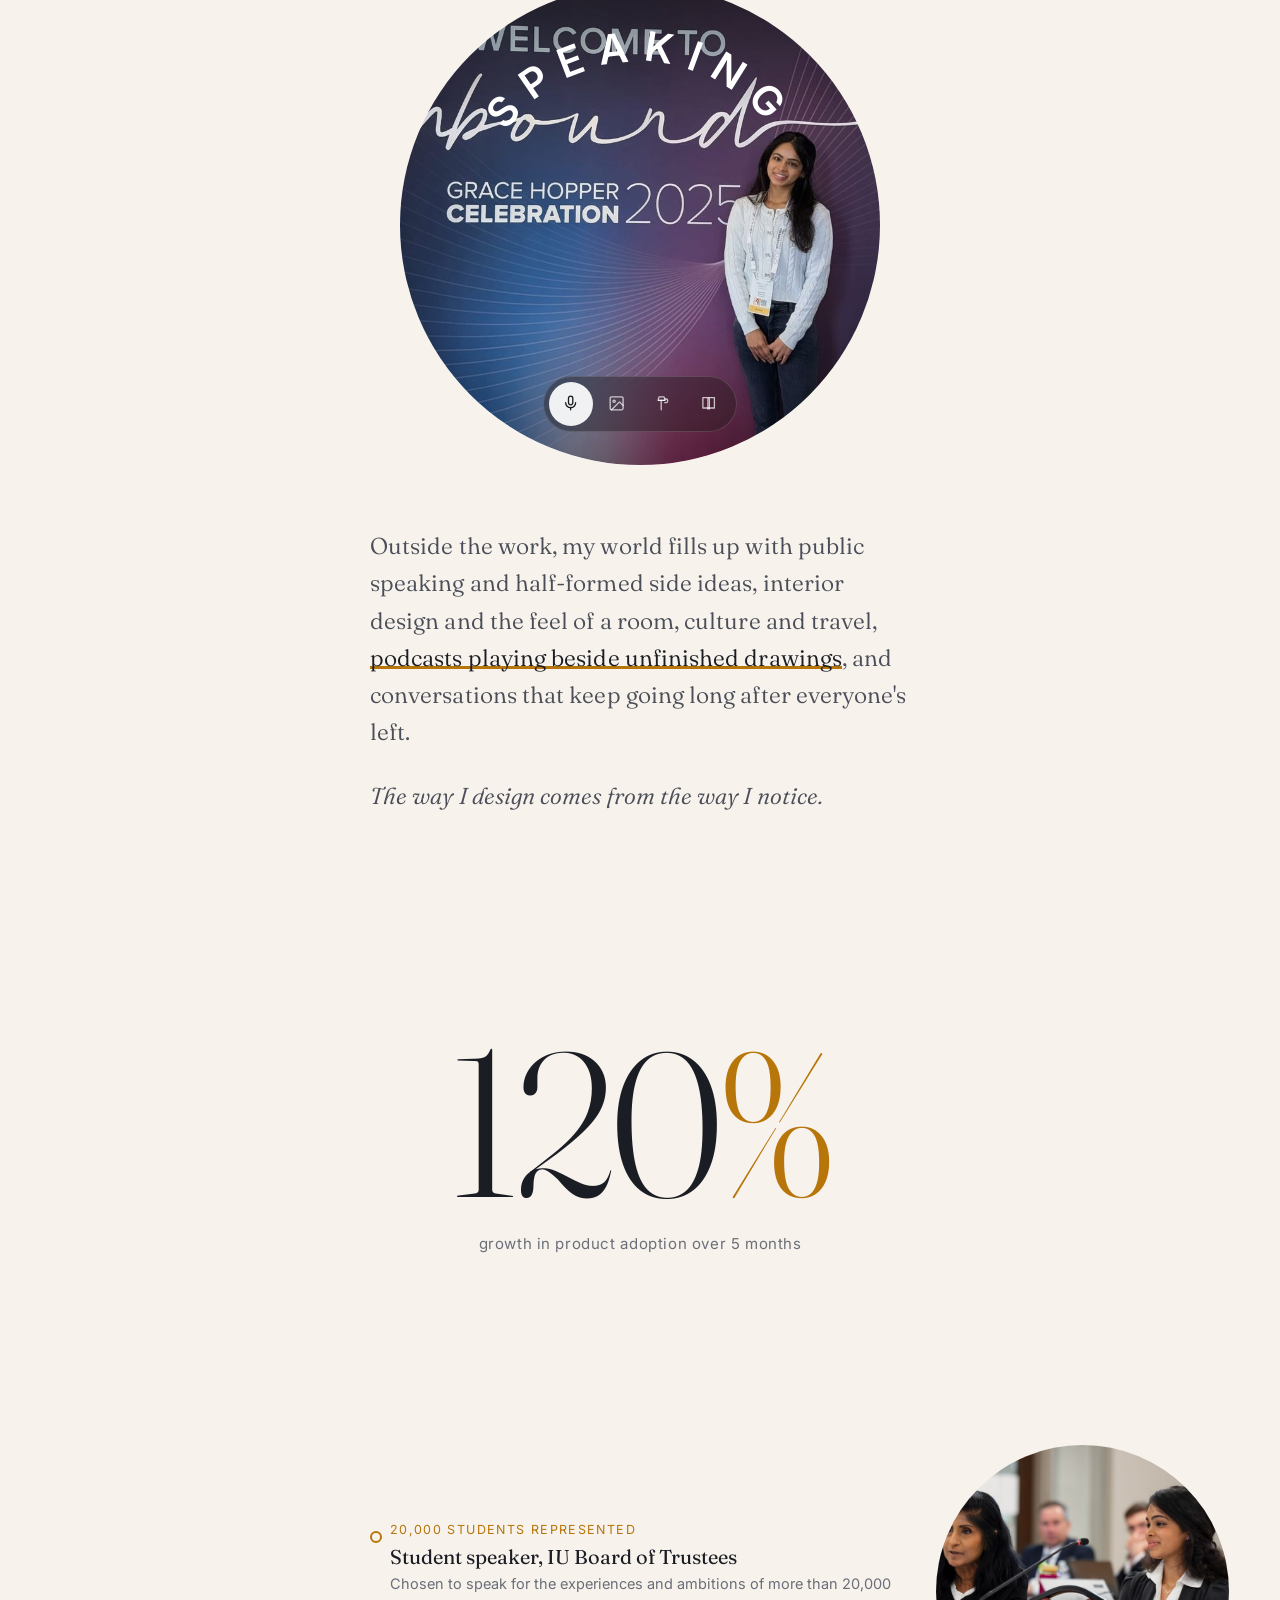
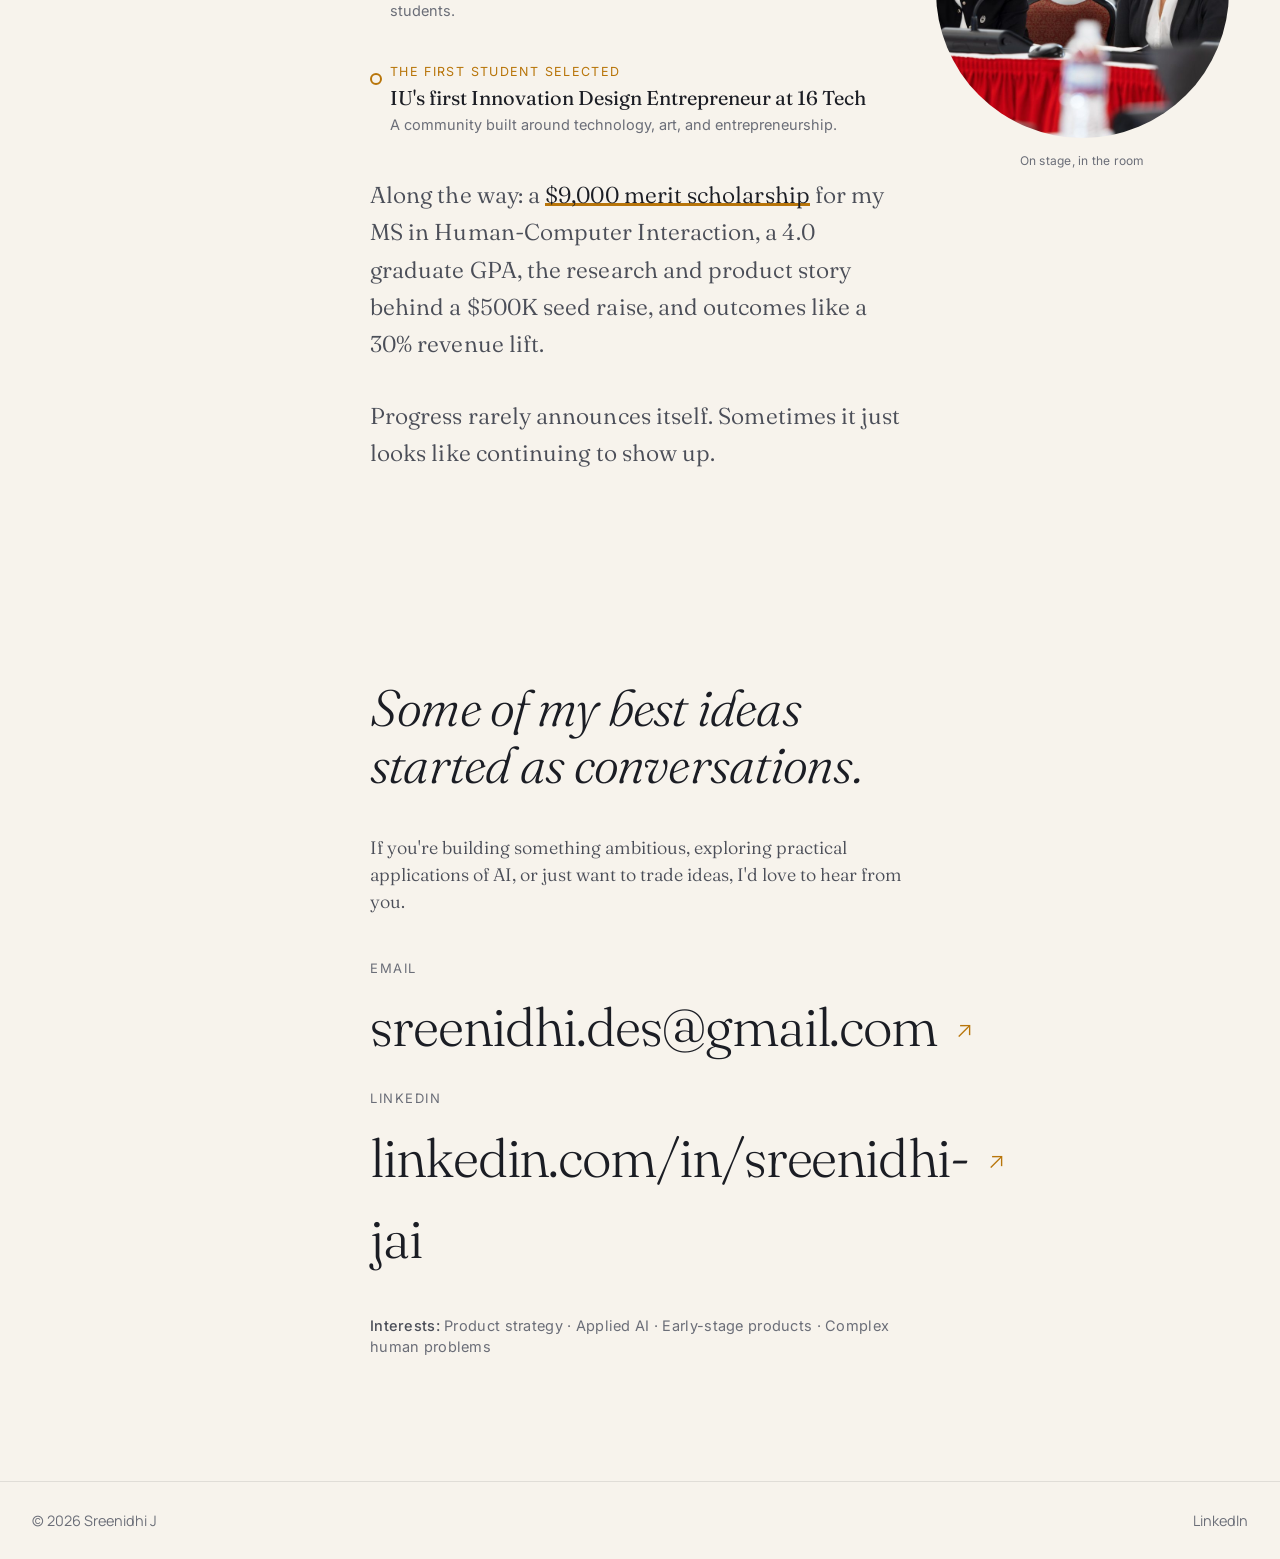
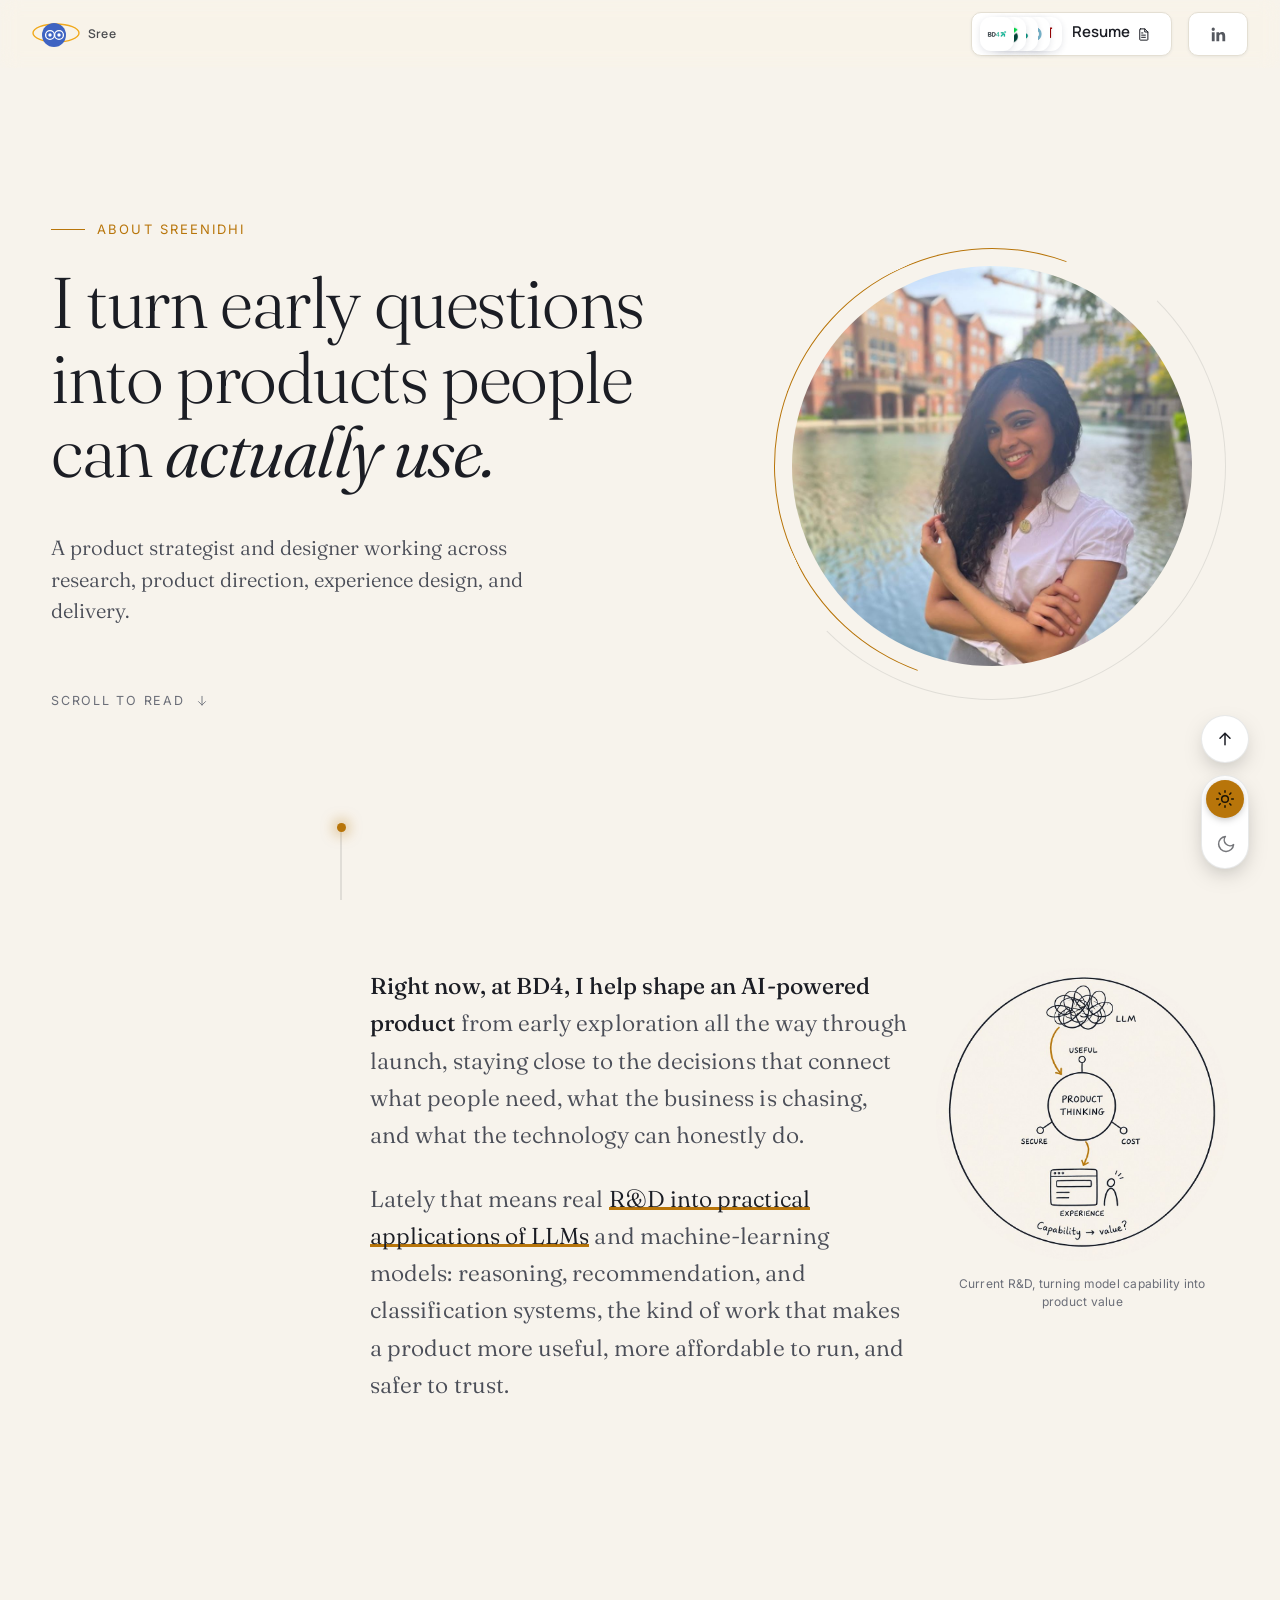
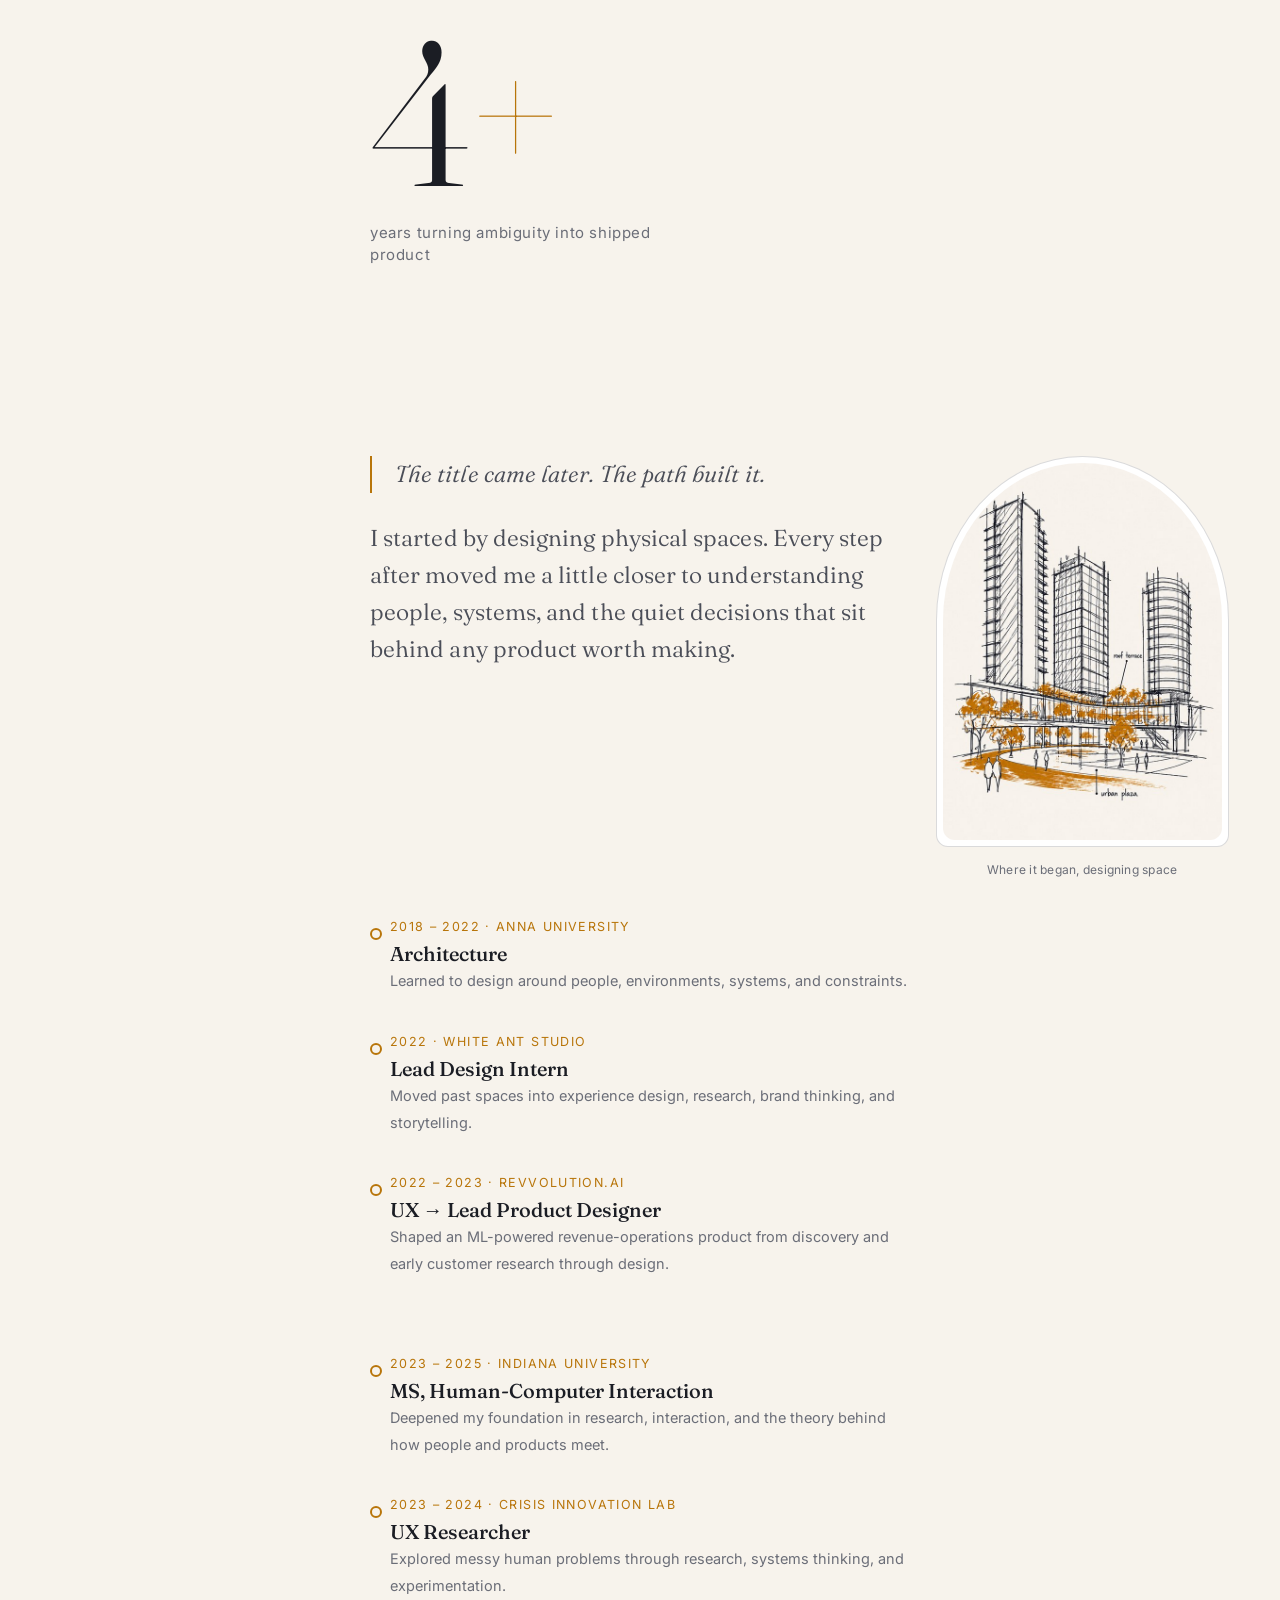
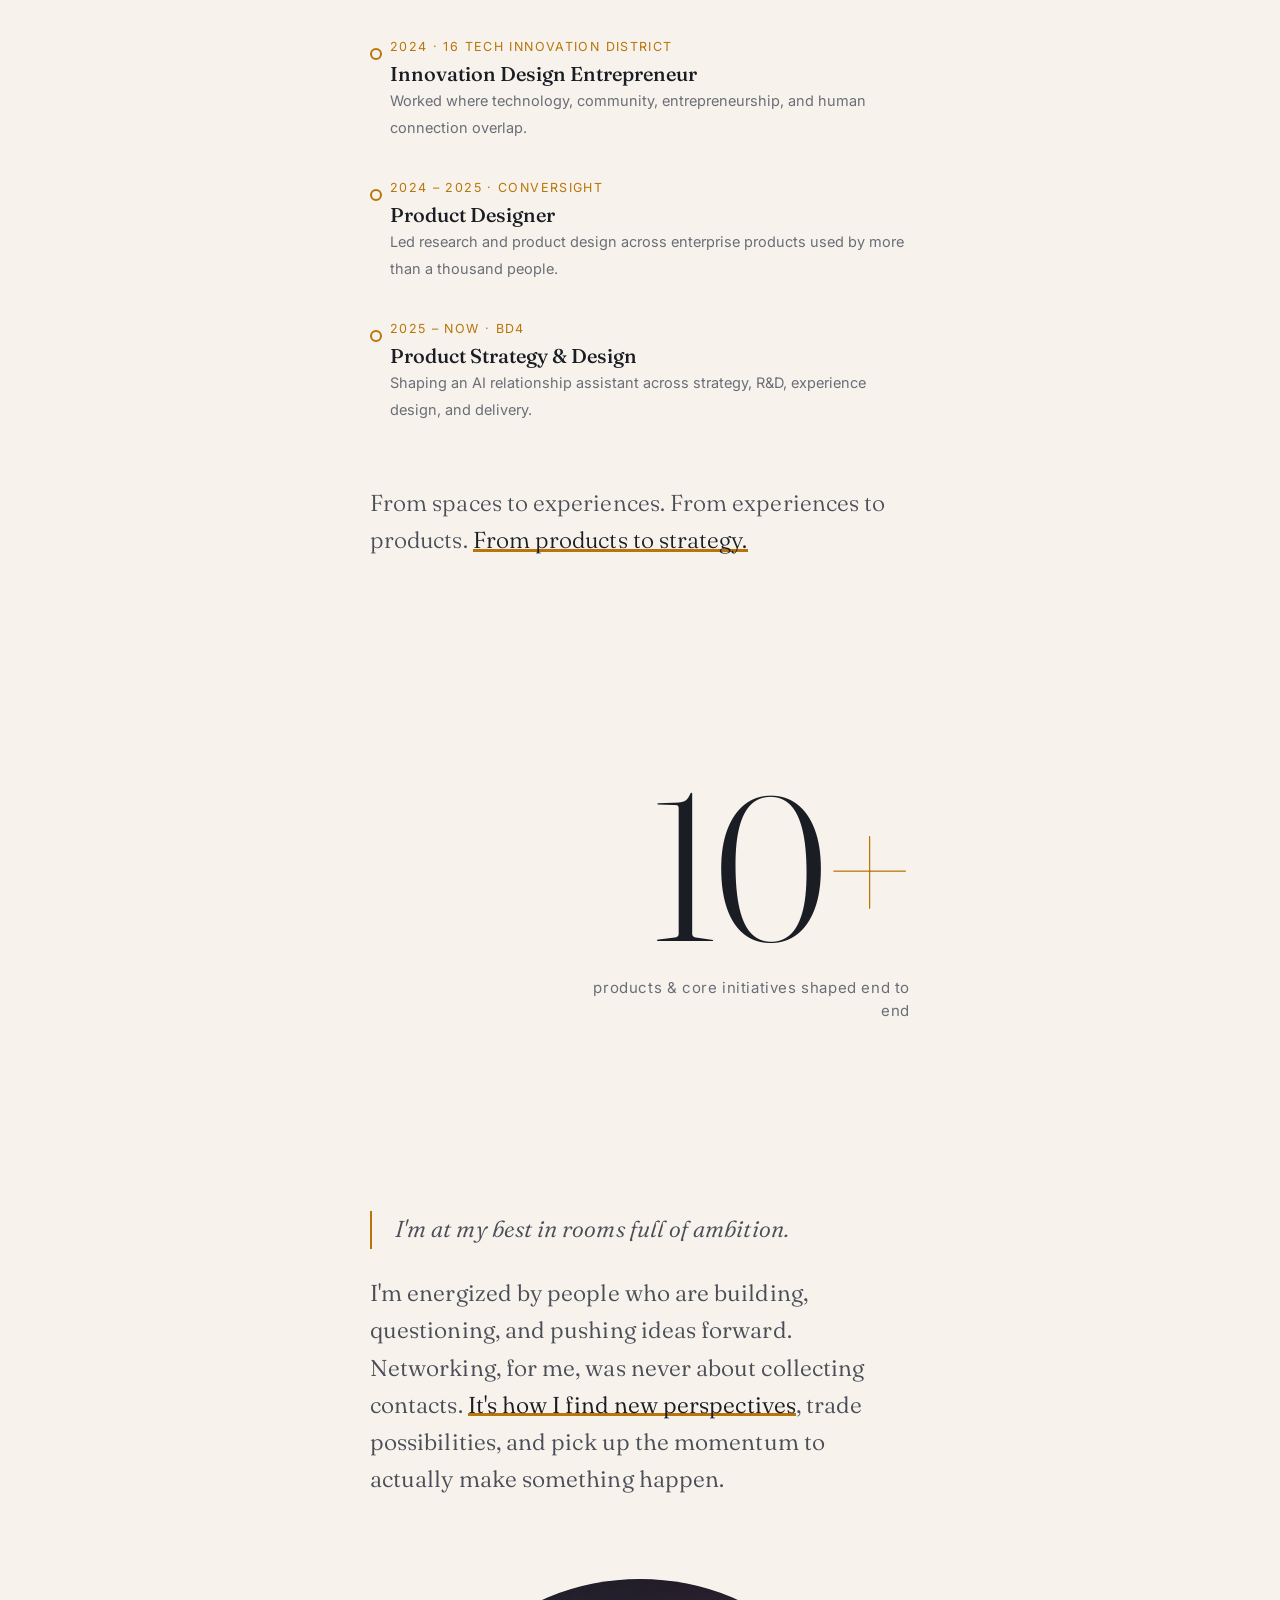
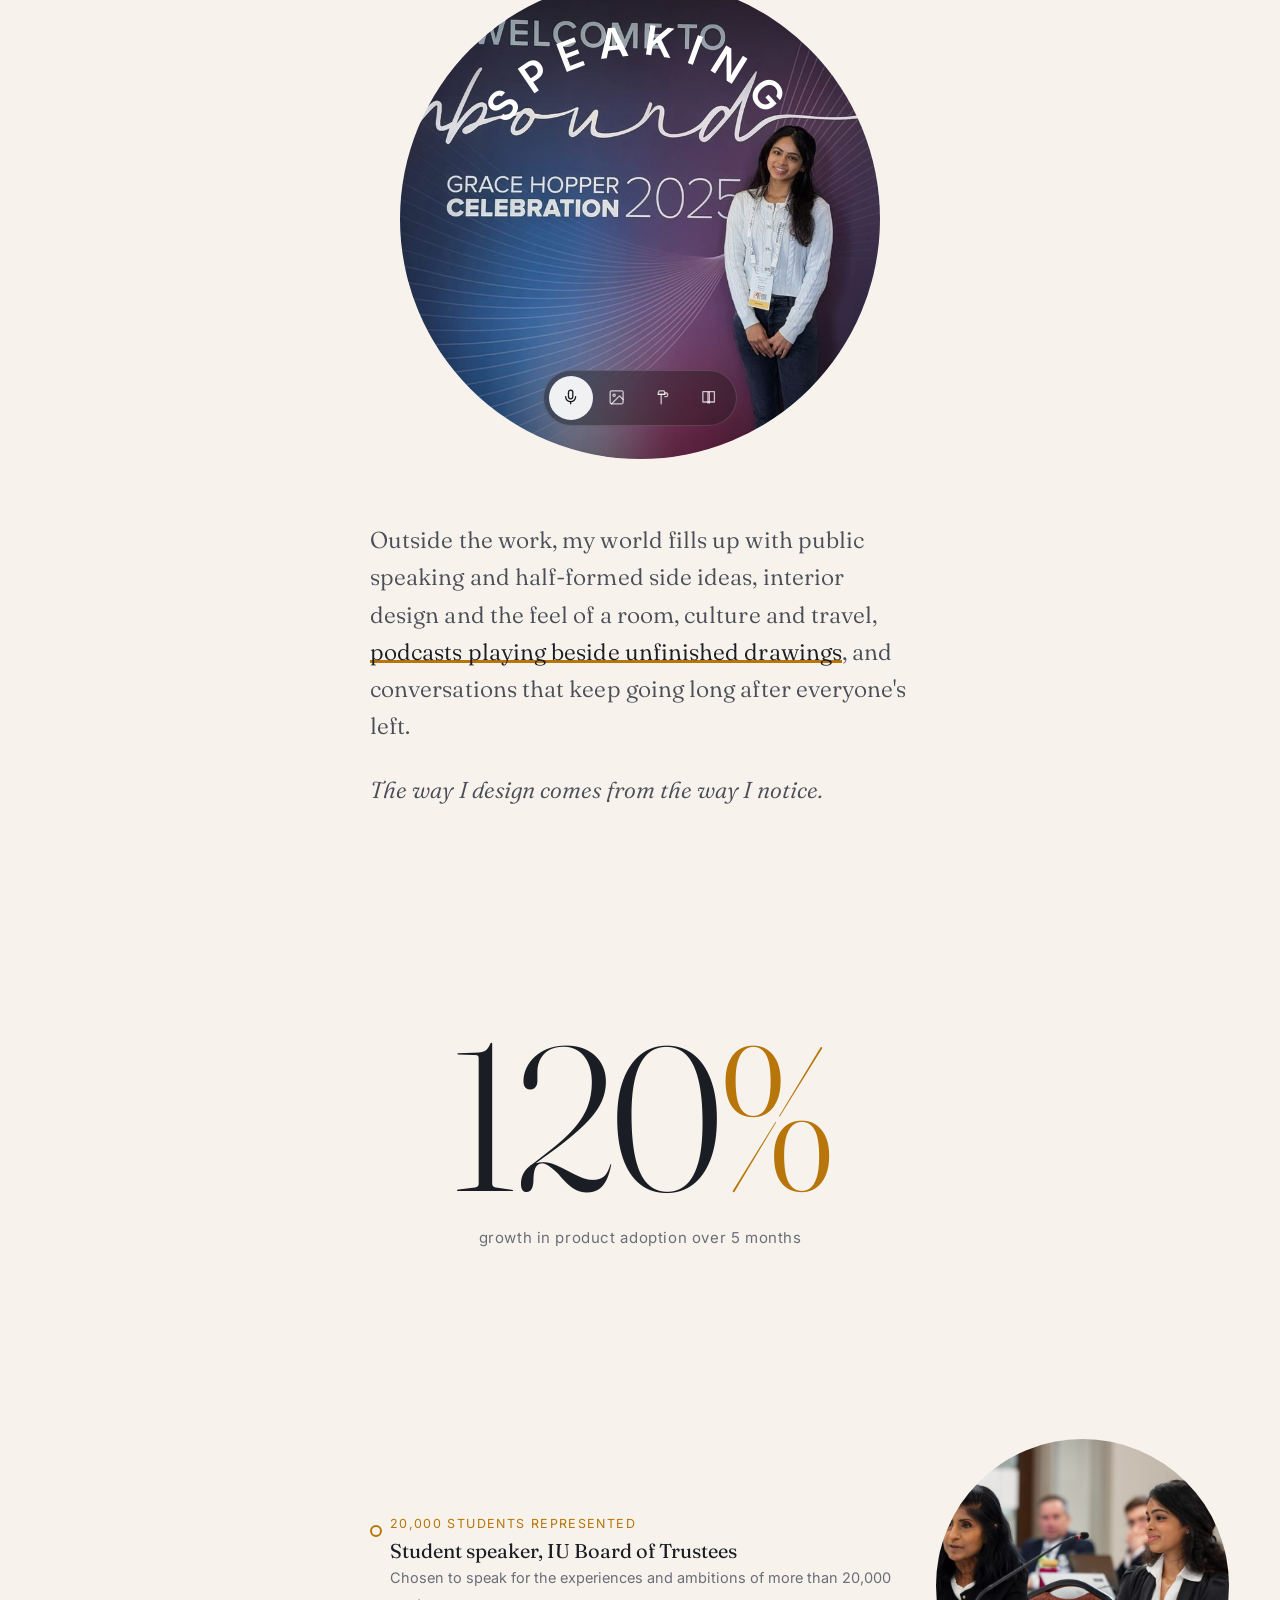
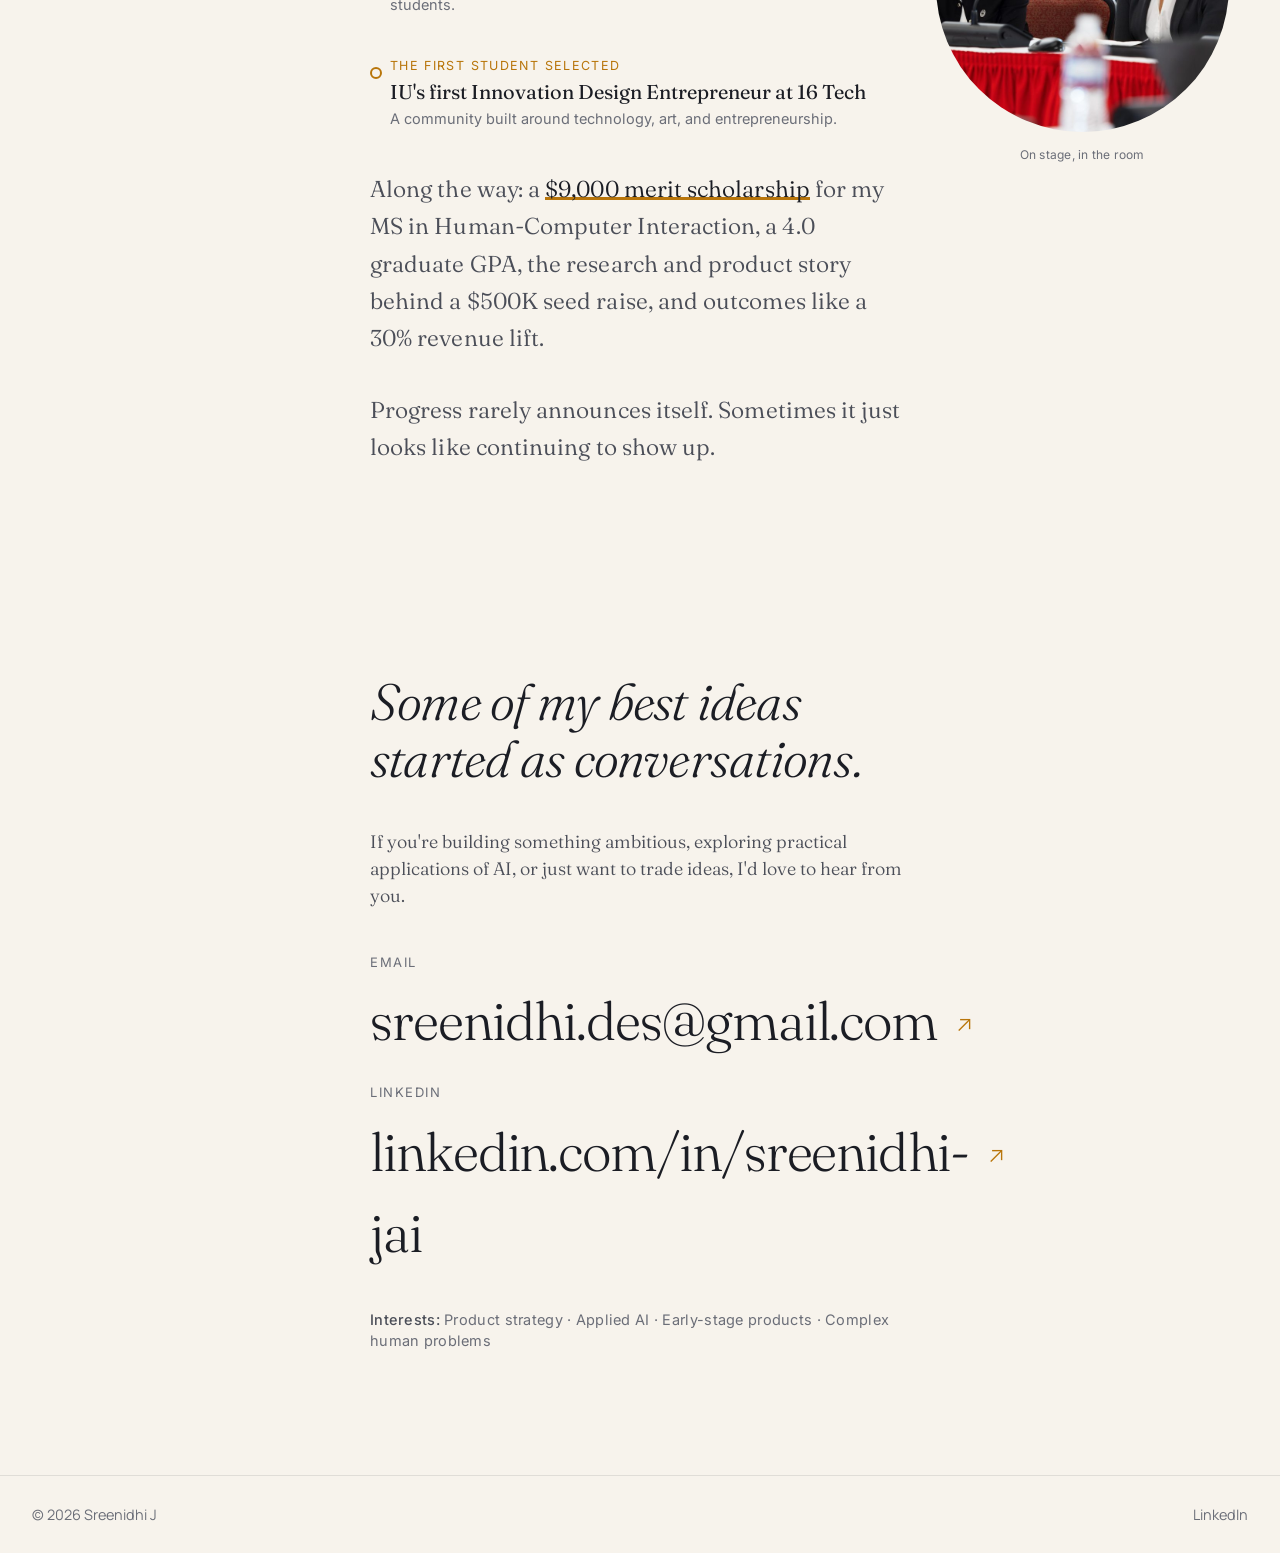
